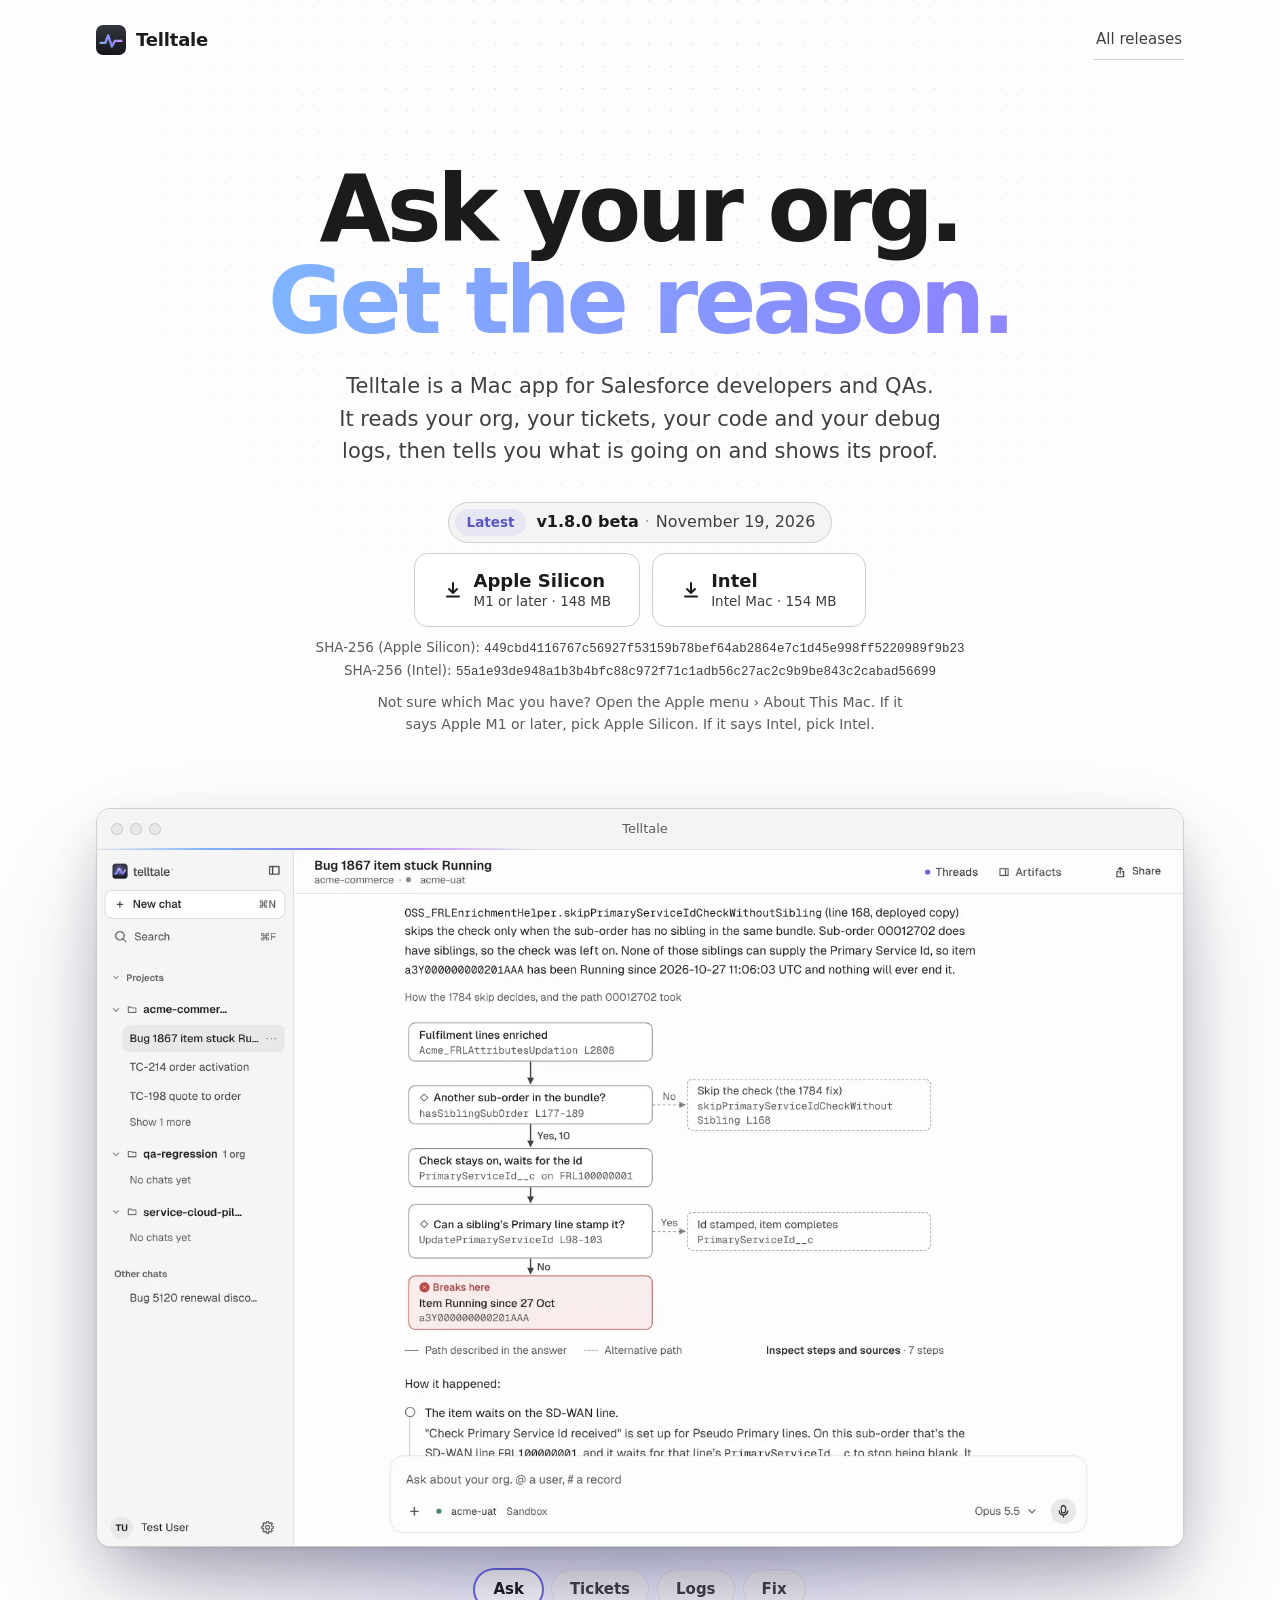
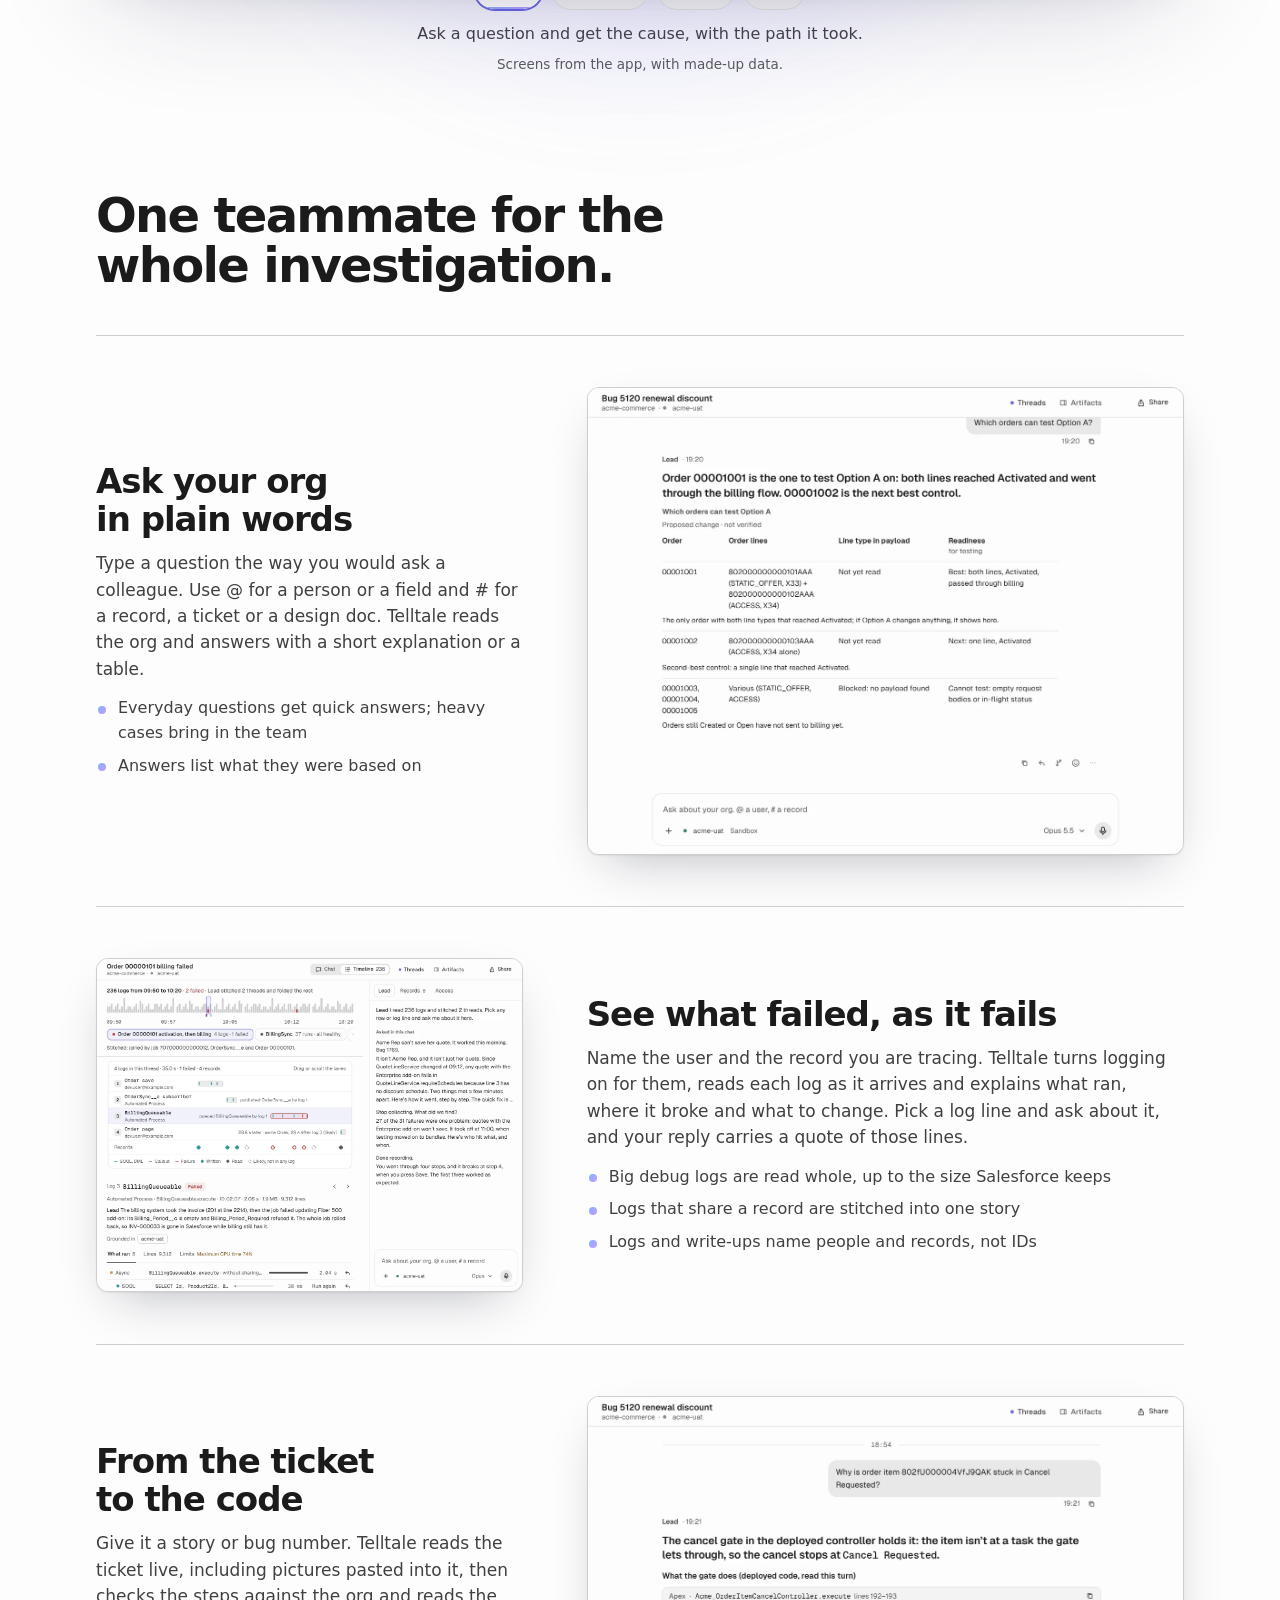
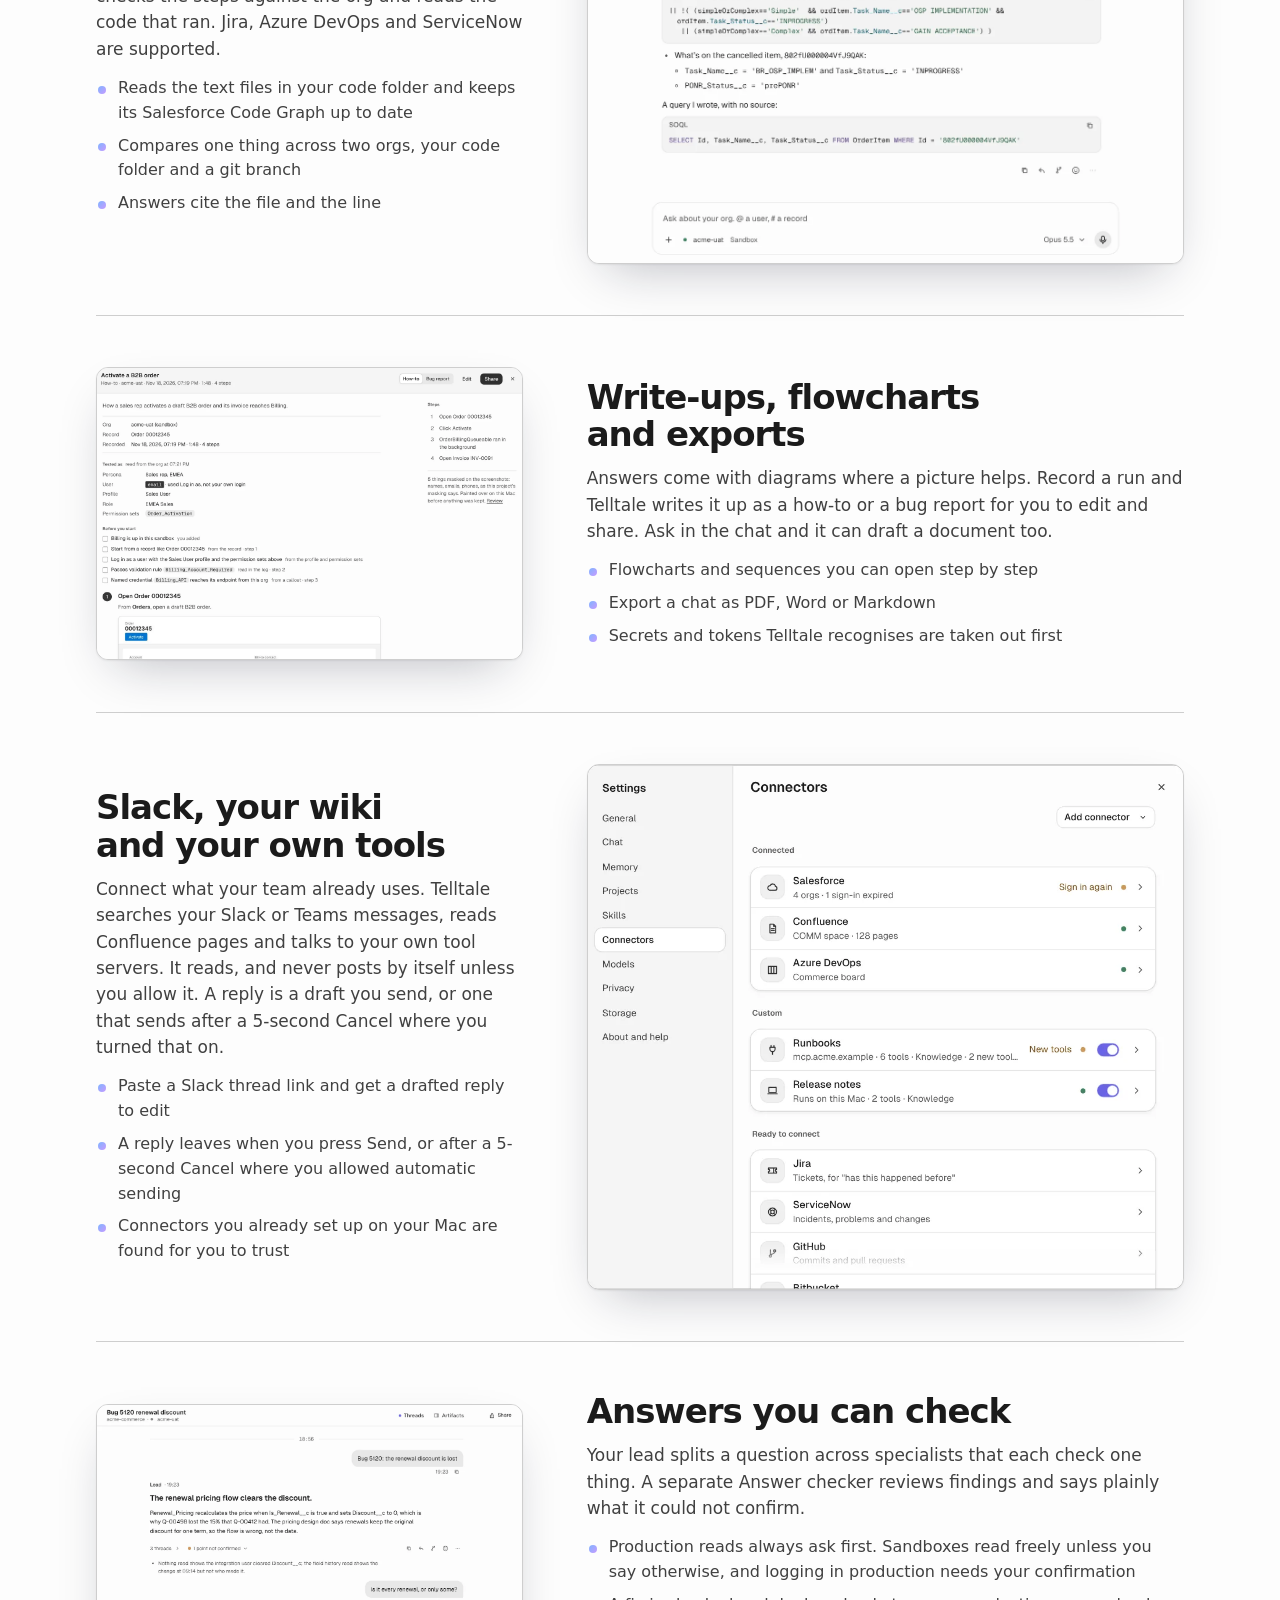
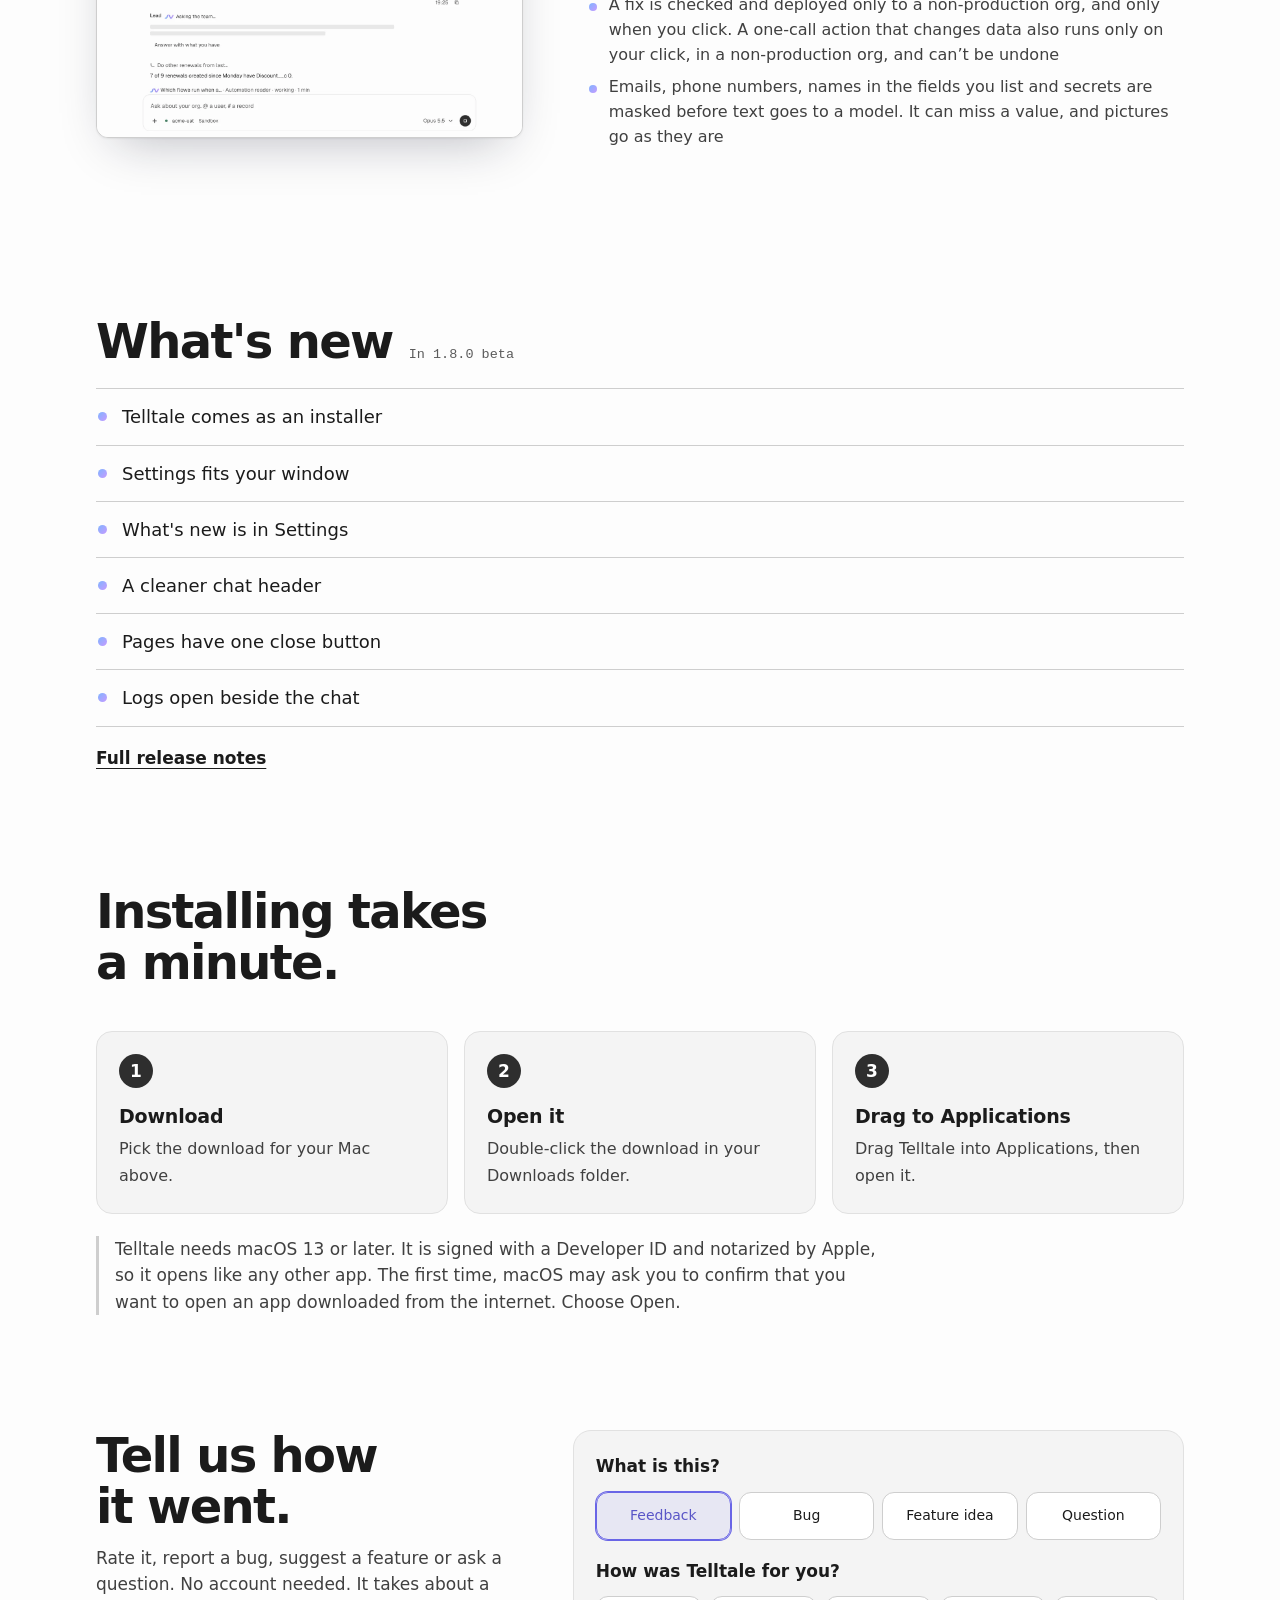
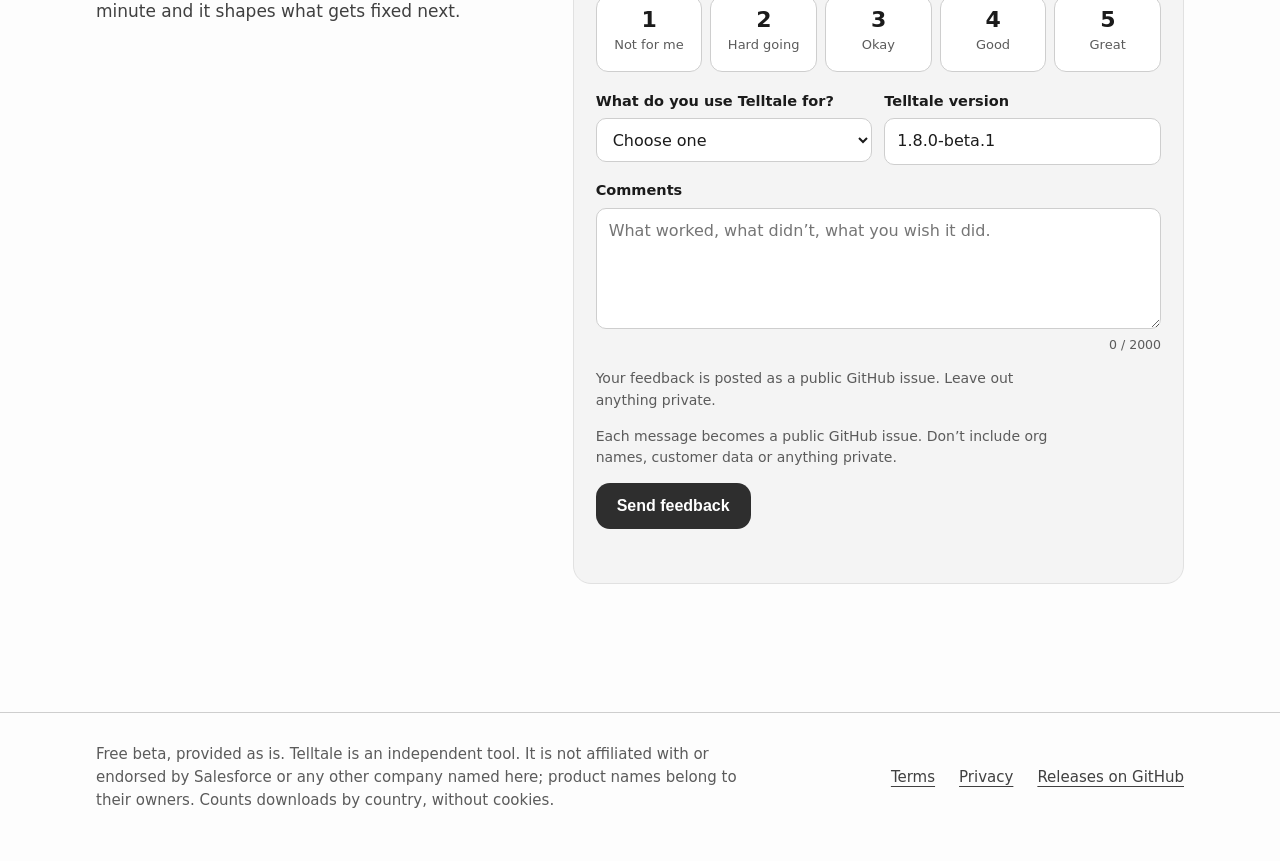
==== docs/index.html @ b75dddf7 "Download page: Terms and Privacy pages, footer line and links, feedback notice, counting line Owner " ====
<!doctype html>
<html lang="en">
<head>
<meta charset="utf-8">
<meta name="viewport" content="width=device-width, initial-scale=1">
<title>Telltale — Ask your org. Get the reason.</title>
<meta name="description" content="Ask your Salesforce org anything. Telltale reads your org, tickets, code and debug logs, and tells you what is going on. Download for Mac.">
<meta name="color-scheme" content="light dark">
<meta property="og:type" content="website">
<meta property="og:title" content="Telltale — Ask your org. Get the reason.">
<meta property="og:description" content="A Mac app for Salesforce developers and QAs. It reads your org, tickets, code and debug logs and tells you what is going on.">
<meta name="twitter:card" content="summary">
<link rel="icon" href="favicon.svg" type="image/svg+xml">
<style>
:root{
  --bg:oklch(0.995 0 60); --bg-subtle:oklch(0.968 0 60); --bg-raised:#fff; --bg-muted:oklch(0.93 0 60);
  --fg:oklch(0.22 0 60); --fg-2:oklch(0.37 0 60); --fg-muted:oklch(0.47 0 60);
  --line:oklch(0.85 0 60); --line-subtle:oklch(0.91 0 60);
  --accent:oklch(0.3 0 60); --on-accent:#fff; --accent-tint:oklch(0.3 0 60 / .07);
  --live:oklch(0.58 0.19 280); --live-text:oklch(0.52 0.17 280); --live-tint:oklch(0.58 0.19 280 / .09);
  --danger-text:oklch(0.5 0.14 24); --danger-tint:oklch(0.62 0.14 24 / .1);
  --ok:oklch(0.46 0.085 158); --ok-tint:oklch(0.58 0.09 158 / .1);
  --code-bg:oklch(0.965 0 60);
  --dot:oklch(0.3 0 60 / .13);
  --trace-a:#7FB4FF; --trace-b:#8A86FF; --trace-c:#C79BFF; --glow:rgba(111,107,255,.28);
  --shadow:0 1px 2px oklch(0.2 0 60 / .08),0 24px 60px -12px oklch(0.2 0.05 280 / .28),0 60px 120px -30px oklch(0.3 0.1 280 / .3);
  --font:-apple-system,BlinkMacSystemFont,system-ui,"Segoe UI",sans-serif;
  --mono:ui-monospace,"SF Mono",Menlo,Consolas,monospace;
  --ease:cubic-bezier(.2,.8,.2,1);
}
@media (prefers-color-scheme:dark){:root{
  --bg:oklch(0.225 0 60); --bg-subtle:oklch(0.205 0 60); --bg-raised:oklch(0.258 0 60); --bg-muted:oklch(0.295 0 60);
  --fg:oklch(0.9 0 75); --fg-2:oklch(0.8 0 75); --fg-muted:oklch(0.72 0 70);
  --line:oklch(0.38 0 60); --line-subtle:oklch(0.31 0 60);
  --accent:oklch(0.9 0 60); --on-accent:oklch(0.18 0 60); --accent-tint:oklch(0.9 0 60 / .1);
  --live:oklch(0.7 0.11 282); --live-text:oklch(0.8 0.08 282); --live-tint:oklch(0.7 0.11 282 / .13);
  --danger-text:oklch(0.8 0.09 24); --danger-tint:oklch(0.65 0.13 24 / .14);
  --ok:oklch(0.8 0.09 158); --ok-tint:oklch(0.7 0.095 158 / .14);
  --code-bg:oklch(0.245 0 60);
  --dot:oklch(0.88 0 60 / .16);
  --glow:rgba(138,134,255,.32);
  --shadow:0 1px 0 oklch(1 0 0 / .06) inset,0 30px 80px -10px rgba(0,0,0,.6),0 0 120px -20px rgba(111,107,255,.35);
}}
*{box-sizing:border-box}
html{-webkit-text-size-adjust:100%;scroll-behavior:smooth}
body{margin:0;background:var(--bg);color:var(--fg);font:400 17px/1.55 var(--font);-webkit-font-smoothing:antialiased;overflow-x:hidden}
a{color:inherit}
:focus-visible{outline:2px solid var(--live-text);outline-offset:3px;border-radius:6px}
.wrap{width:100%;max-width:1120px;margin:0 auto;padding:0 16px}
.skip{position:absolute;left:16px;top:-60px;background:var(--accent);color:var(--on-accent);padding:10px 14px;border-radius:8px;z-index:10}
.skip:focus{top:12px}

/* backdrop: dot grid that fades out, like the app's Signal field */
.backdrop{position:absolute;inset:0 0 auto 0;height:900px;z-index:-1;pointer-events:none;
  background:radial-gradient(circle at 50% 0,var(--dot) 1.2px,transparent 1.6px) 0 0/22px 22px;
  -webkit-mask-image:radial-gradient(ellipse 70% 80% at 50% 25%,#000 20%,transparent 75%);mask-image:radial-gradient(ellipse 70% 80% at 50% 25%,#000 20%,transparent 75%)}
header.top{display:flex;align-items:center;justify-content:space-between;padding:20px 0}
.brand{display:flex;align-items:center;gap:10px;font-weight:650;font-size:18px;letter-spacing:-.01em;text-decoration:none}
.brand svg{width:30px;height:30px;display:block}
.toplink{font-size:15px;color:var(--fg-2);text-decoration:none;padding:8px 2px;border-bottom:1px solid var(--line)}
.toplink:hover{color:var(--fg);border-color:var(--fg)}

.hero{text-align:center;padding:clamp(36px,7vw,84px) 0 0;position:relative}
h1{margin:0 auto;font-size:clamp(40px,8.4vw,92px);line-height:1;letter-spacing:-.045em;font-weight:700;max-width:14ch;text-wrap:balance}
h1 .trace{background:linear-gradient(95deg,var(--trace-a),var(--trace-b) 45%,var(--trace-c));-webkit-background-clip:text;background-clip:text;color:transparent;background-size:200% 100%;animation:sheen 7s ease-in-out infinite alternate}
@keyframes sheen{to{background-position:100% 0}}
.lede{margin:22px auto 0;max-width:34em;font-size:clamp(17px,2.2vw,21px);color:var(--fg-2);text-wrap:balance}
.cta{margin:34px auto 0;display:flex;flex-direction:column;align-items:center;gap:10px}
.btn{display:inline-flex;align-items:center;gap:10px;background:var(--accent);color:var(--on-accent);font-weight:600;font-size:18px;text-decoration:none;padding:16px 28px;border-radius:14px;min-height:52px;box-shadow:0 1px 0 oklch(1 0 0 / .2) inset,0 10px 30px -8px var(--glow);transition:transform .18s var(--ease),box-shadow .18s var(--ease)}
.btn:hover{transform:translateY(-2px);box-shadow:0 1px 0 oklch(1 0 0 / .2) inset,0 16px 40px -8px var(--glow)}
.btn:active{transform:translateY(0)}
.btn svg{width:20px;height:20px;flex:none}
.btn .bt{display:flex;flex-direction:column;align-items:flex-start;line-height:1.2;text-align:left}
.btn .bl{font-size:18px;font-weight:650}
.btn small{font-size:13.5px;font-weight:450;opacity:.85;margin-top:2px}
.btn.sec{background:var(--bg-raised);color:var(--fg);border:1px solid var(--line);box-shadow:none}
.btn.sec:hover{border-color:var(--fg-2);box-shadow:none}
.btn[hidden]{display:none}
.dls{display:flex;flex-wrap:wrap;justify-content:center;gap:12px}
.latest{margin:0;display:inline-flex;align-items:center;gap:10px;flex-wrap:wrap;justify-content:center;font-size:16px;color:var(--fg-2);background:var(--bg-subtle);border:1px solid var(--line);border-radius:99px;padding:6px 16px 6px 6px}
.latest b{color:var(--fg);font-weight:650}
.latest .pill{background:var(--live-tint);color:var(--live-text);font-weight:600;font-size:13.5px;padding:3px 12px;border-radius:99px}
.latest .sep{opacity:.5;margin:0 -4px}
.meta{font-size:14.5px;color:var(--fg-muted);min-height:22px;margin:0}
.alt{font-size:15px;margin:0;color:var(--fg-2)}
.alt a{text-underline-offset:3px}
.alt[hidden]{display:none}
.sums{display:flex;flex-direction:column;gap:2px;align-items:center;max-width:100%;text-align:center}
.sums[hidden]{display:none}
.sums p{margin:0;font-size:13.5px;color:var(--fg-muted);overflow-wrap:anywhere}
.sums code{font:12.5px var(--mono);color:var(--fg-2);overflow-wrap:anywhere}
.hint{font-size:14px;color:var(--fg-muted);margin:2px 0 0;max-width:38em}

/* the window */
.stage{margin:clamp(40px,6vw,72px) auto 0;perspective:1800px;position:relative;max-width:1100px}
.stage::before{content:"";position:absolute;left:6%;right:6%;top:12%;bottom:-8%;background:radial-gradient(closest-side,var(--glow),transparent);filter:blur(34px);z-index:0}
.win{position:relative;z-index:1;margin:0;text-align:left;background:var(--bg-raised);border:1px solid var(--line);border-radius:14px;box-shadow:var(--shadow);transform:rotateX(var(--rx,0deg)) rotateY(var(--ry,0deg));transition:transform .25s var(--ease);will-change:transform;overflow:hidden}
.win-bar{display:flex;align-items:center;gap:8px;padding:10px 14px;background:var(--bg-subtle);border-bottom:1px solid var(--line-subtle);position:relative}
.lights{display:flex;gap:7px;flex:none}
.lights i{width:12px;height:12px;border-radius:50%;display:block;background:var(--bg-muted);box-shadow:inset 0 0 0 1px var(--line)}
.win-title{font-size:13px;color:var(--fg-muted);margin:0 auto;padding-right:48px}
.win-bar .sweep{position:absolute;left:0;right:0;bottom:-1px;height:2px;background:linear-gradient(90deg,transparent,var(--trace-a),var(--trace-b),var(--trace-c),transparent);background-size:40% 100%;background-repeat:no-repeat;animation:sweep 2.6s linear infinite}
@keyframes sweep{from{background-position:-40% 0}to{background-position:140% 0}}
.slides{position:relative;aspect-ratio:1600/1025;background:var(--bg)}
.slide{position:absolute;inset:0;margin:0;opacity:0;visibility:hidden;transform:translateX(18px) scale(.995);transition:opacity .7s var(--ease),transform .7s var(--ease),visibility 0s .7s}
.slide.on{opacity:1;visibility:visible;transform:none;transition:opacity .7s var(--ease),transform .7s var(--ease)}
.slide img,.shot img{display:block;width:100%;height:auto}
.tabs{display:flex;flex-wrap:wrap;justify-content:center;gap:8px;margin:22px 0 0;padding:0;list-style:none}
.tab{font:inherit;font-size:15px;font-weight:550;color:var(--fg-2);background:var(--bg-subtle);border:1px solid var(--line-subtle);border-radius:99px;padding:8px 18px;min-height:40px;cursor:pointer;position:relative;overflow:hidden}
.tab:hover{border-color:var(--line);color:var(--fg)}
.tab[aria-pressed="true"]{background:var(--bg-raised);border-color:var(--live);color:var(--fg);box-shadow:0 0 0 1px var(--live)}
.tab i{position:absolute;left:0;bottom:0;height:2px;width:0;background:linear-gradient(90deg,var(--trace-a),var(--trace-c))}
.tab[aria-pressed="true"] i{animation:fill var(--dur,6.5s) linear forwards}
.paused .tab i{animation-play-state:paused}
@keyframes fill{to{width:100%}}
.caption{margin:12px 0 0;text-align:center;font-size:16px;color:var(--fg-2);min-height:26px}
.fine-print{margin:6px 0 0;text-align:center;font-size:13.5px;color:var(--fg-muted)}
.feat{display:grid;grid-template-columns:minmax(0,5fr) minmax(0,7fr);gap:28px clamp(28px,5vw,64px);align-items:center;padding:clamp(28px,4vw,52px) 0;border-top:1px solid var(--line)}
.feat.flip .copy{order:2}
.feat h3{margin:0 0 12px;font-size:clamp(24px,3.2vw,34px);line-height:1.1;letter-spacing:-.03em;font-weight:680;text-wrap:balance}
.feat p{margin:0 0 12px;color:var(--fg-2)}
.feat ul{margin:14px 0 0;padding:0;list-style:none;display:grid;gap:8px}
.feat li{padding-left:22px;position:relative;font-size:16px;color:var(--fg-2)}
.feat li::before{content:"";position:absolute;left:2px;top:.62em;width:8px;height:8px;border-radius:50%;background:linear-gradient(135deg,var(--trace-a),var(--trace-c))}
.shot{margin:0;border:1px solid var(--line);border-radius:12px;overflow:hidden;background:var(--bg);box-shadow:0 1px 2px oklch(0.2 0 60 / .06),0 20px 50px -20px oklch(0.2 0.05 280 / .3)}
@media (prefers-color-scheme:dark){.shot{box-shadow:0 20px 50px -20px rgba(0,0,0,.7),0 0 60px -30px rgba(111,107,255,.35)}}
@media (max-width:820px){.feat{grid-template-columns:1fr}.feat.flip .copy{order:0}.win-title{display:none}.tab{padding:6px 14px;font-size:14px}}
section{padding:clamp(64px,9vw,120px) 0 0}
h2{margin:0 0 clamp(24px,4vw,44px);font-size:clamp(28px,4.6vw,48px);line-height:1.05;letter-spacing:-.035em;font-weight:700;max-width:18ch;text-wrap:balance}
.rows{border-top:1px solid var(--line)}
.row{display:grid;grid-template-columns:minmax(0,5fr) minmax(0,7fr);gap:8px 40px;padding:26px 0;border-bottom:1px solid var(--line)}
.row h3{margin:0;font-size:clamp(19px,2.4vw,24px);line-height:1.2;letter-spacing:-.02em;font-weight:650}
.row p{margin:0;color:var(--fg-2);max-width:40em}
.new-head{display:flex;flex-wrap:wrap;align-items:baseline;gap:6px 16px;margin-bottom:22px}
.new-head h2{margin:0}
.ver{font:13.5px var(--mono);color:var(--fg-muted)}
.news{list-style:none;margin:0;padding:0;border-top:1px solid var(--line)}
.news li{padding:15px 0 15px 26px;border-bottom:1px solid var(--line);position:relative;font-size:18px;line-height:1.4;font-weight:500}
.news li::before{content:"";position:absolute;left:2px;top:23px;width:9px;height:9px;border-radius:50%;background:linear-gradient(135deg,var(--trace-a),var(--trace-c))}
.news-note{margin:18px 0 0}
.news-note a{font-weight:600;text-underline-offset:4px}
.steps{display:grid;grid-template-columns:repeat(3,1fr);gap:16px;list-style:none;margin:0;padding:0;counter-reset:s}
.steps li{counter-increment:s;background:var(--bg-subtle);border:1px solid var(--line-subtle);border-radius:16px;padding:22px 22px 24px}
.steps li::before{content:counter(s);display:grid;place-items:center;width:34px;height:34px;border-radius:50%;background:var(--accent);color:var(--on-accent);font-weight:650;margin-bottom:14px}
.steps b{display:block;font-size:19px;letter-spacing:-.01em;margin-bottom:4px}
.steps span{color:var(--fg-2);font-size:16px}
.calm{margin:22px 0 0;color:var(--fg-2);max-width:46em;border-left:3px solid var(--line);padding-left:16px}
footer{margin-top:clamp(72px,10vw,130px);border-top:1px solid var(--line);padding:30px 0 48px;font-size:15px;color:var(--fg-muted)}
footer .wrap{display:flex;flex-wrap:wrap;gap:12px 28px;justify-content:space-between;align-items:center}
footer a{color:var(--fg-2);text-underline-offset:4px}
.foot-note{max-width:44em}
.foot-links{display:flex;flex-wrap:wrap;gap:8px 24px}

.fb{display:grid;grid-template-columns:minmax(0,5fr) minmax(0,7fr);gap:24px 40px;align-items:start}
.fb h2{margin-bottom:14px}
.fb .lead{color:var(--fg-2);margin:0;max-width:30em}
.panel{background:var(--bg-subtle);border:1px solid var(--line-subtle);border-radius:18px;padding:22px}
.rate{border:0;margin:0 0 18px;padding:0;min-width:0}
.rate legend{font-weight:600;margin-bottom:12px;padding:0}
.rate-row{display:grid;grid-template-columns:repeat(5,1fr);gap:8px}
.rate-row.k4{grid-template-columns:repeat(4,1fr)}.rate-row.k4 span{min-height:48px;justify-content:center;font-size:14px;color:var(--fg)}
.rate[hidden]{display:none}
.rate label{position:relative;display:block;cursor:pointer}
.rate input{position:absolute;opacity:0;inset:0;margin:0;cursor:pointer}
.rate span{display:flex;flex-direction:column;align-items:center;gap:6px;padding:12px 4px;border:1px solid var(--line);border-radius:12px;background:var(--bg-raised);font-size:13px;color:var(--fg-muted);text-align:center;line-height:1.2;min-height:76px;transition:transform .18s var(--ease),border-color .18s,background .18s}
.rate span b{font-size:22px;line-height:1;color:var(--fg);font-weight:650;letter-spacing:-.02em}
.rate label:hover span{transform:translateY(-2px);border-color:var(--fg-2)}
.rate input:checked+span{border-color:var(--live);background:var(--live-tint);box-shadow:0 0 0 1px var(--live);color:var(--live-text)}
.rate input:checked+span b{color:var(--live-text)}
.rate input:focus-visible+span{outline:2px solid var(--live-text);outline-offset:3px}
.btn.quiet{background:var(--bg-raised);color:var(--fg);border:1px solid var(--line);box-shadow:none;font-size:16px;padding:12px 20px;min-height:46px}
.btn.quiet:hover{border-color:var(--fg-2);box-shadow:none}
.priv{margin:14px 0 0;font-size:14px;color:var(--fg-muted);max-width:34em}
.fine{font-size:13.5px;color:var(--fg-muted);margin:0}
.f2{display:grid;grid-template-columns:1fr 1fr;gap:12px}
.fld{display:flex;flex-direction:column;gap:6px;margin-bottom:14px;position:relative}
.fld label{font-weight:600;font-size:14.5px}
.fld input,.fld select,.fld textarea{font:inherit;font-size:16px;color:var(--fg);background:var(--bg-raised);border:1px solid var(--line);border-radius:10px;padding:10px 12px;min-height:44px;width:100%}
.fld textarea{resize:vertical;min-height:110px}
.fld input:focus-visible,.fld select:focus-visible,.fld textarea:focus-visible{outline:2px solid var(--live-text);outline-offset:1px}
.count{align-self:flex-end;font-size:12.5px;color:var(--fg-muted)}
.hp{position:absolute;left:-9999px;width:1px;height:1px;overflow:hidden}
.status{margin:12px 0 0;font-size:14.5px;min-height:20px;color:var(--fg-2)}
.status.err{color:var(--danger-text)}
.thanks{display:flex;flex-direction:column;gap:6px;padding:18px;border-radius:12px;background:var(--ok-tint);color:var(--ok);animation:rise .5s var(--ease) both}
.thanks b{font-size:20px}.thanks a{color:inherit;font-weight:600}
.thanks[hidden],#fb-fields[hidden],.gh[hidden]{display:none}
#fb-send{background:var(--accent);color:var(--on-accent);border-color:transparent}
#fb-send[disabled]{opacity:.6;cursor:progress}
.gh{margin:14px 0 0}#ts-box{margin:0 0 14px}
.fb-note{margin:0;font-size:14px;color:var(--fg-muted);max-width:34em}
@media (max-width:560px){.f2{grid-template-columns:1fr}.rate-row.k4{grid-template-columns:1fr 1fr}}
@media (max-width:820px){.fb{grid-template-columns:1fr}.rate span{font-size:12px;min-height:70px}.btn.quiet{width:100%;justify-content:center}}
@media (max-width:360px){.rate-row{gap:5px}.rate span{font-size:11px;padding:10px 2px}}
@media (max-width:820px){
  .win-body{grid-template-columns:1fr}
  .log{border-right:0;border-bottom:1px solid var(--line-subtle)}
  .row{grid-template-columns:1fr}
  .steps{grid-template-columns:1fr}
  .win-title{display:none}
  .live{margin-left:auto}
}
@media (max-width:560px){.dls{flex-direction:column;width:100%}.btn{width:100%;justify-content:center;padding:14px 18px}.cta{width:100%}.latest{font-size:15px}}
/* public stats */
.st{display:grid;grid-template-columns:minmax(0,5fr) minmax(0,7fr);gap:24px 40px;align-items:start}
.st h2{margin-bottom:14px}
.st-big{margin:0;font-size:clamp(56px,11vw,104px);line-height:1;letter-spacing:-.05em;font-weight:700;font-variant-numeric:tabular-nums;background:linear-gradient(95deg,var(--trace-a),var(--trace-b) 50%,var(--trace-c));-webkit-background-clip:text;background-clip:text;color:transparent}
.st-sub{margin:10px 0 0;font-size:clamp(17px,2.2vw,21px);color:var(--fg-2)}
.st-ver{margin:18px 0 0;padding:0;list-style:none;display:grid;gap:4px;font-size:14.5px;color:var(--fg-muted)}
.st-ver[hidden]{display:none}
.st-ver b{font:13.5px var(--mono);color:var(--fg-2);font-weight:400;margin-right:8px}
.st-note{margin:16px 0 0;font-size:14px;color:var(--fg-muted);max-width:34em}
.st-list{list-style:none;margin:0;padding:0;display:grid;gap:14px}
.st-row{display:grid;grid-template-columns:minmax(0,1fr) auto;gap:6px 12px;align-items:baseline;font-size:16px}
.st-name{display:flex;gap:10px;align-items:baseline;min-width:0;color:var(--fg)}
.st-name span:first-child{font-size:20px;line-height:1}
.st-name span:last-child{overflow:hidden;text-overflow:ellipsis;white-space:nowrap}
.st-n{font-variant-numeric:tabular-nums;color:var(--fg-2);font-size:15px}
.st-bar{grid-column:1/-1;height:8px;border-radius:99px;background:var(--bg-muted);overflow:hidden}
.st-bar i{display:block;height:100%;min-width:8px;border-radius:99px;background:linear-gradient(90deg,var(--trace-a),var(--trace-c));transform-origin:left;animation:stgrow .9s var(--ease) both}
@keyframes stgrow{from{transform:scaleX(0)}}
.st-cap{margin:0 0 16px;font-weight:600;font-size:14.5px}
@media (max-width:820px){.st{grid-template-columns:1fr}}

@media (prefers-reduced-motion:reduce){
  html{scroll-behavior:auto}
  *,*::before,*::after{animation:none!important;transition:none!important}
  .win{transform:none!important}
}
</style>
</head>
<body>
<a class="skip" href="#download">Skip to download</a>
<div class="backdrop" aria-hidden="true"></div>
<div class="wrap">
  <header class="top">
    <a class="brand" href="#top" aria-label="Telltale, top of page">
      <svg viewBox="0 0 64 64" aria-hidden="true"><defs><linearGradient id="bg1" x1="0" y1="0" x2="1" y2="0"><stop offset="0" stop-color="#7FB4FF"/><stop offset=".5" stop-color="#8A86FF"/><stop offset="1" stop-color="#C79BFF"/></linearGradient><linearGradient id="bg2" x1="0" y1="0" x2="0" y2="1"><stop offset="0" stop-color="#34363F"/><stop offset="1" stop-color="#16171B"/></linearGradient></defs><rect width="64" height="64" rx="15" fill="url(#bg2)"/><path d="M10 38h10l6-16 8 24 6-12h14" fill="none" stroke="url(#bg1)" stroke-width="5" stroke-linecap="round" stroke-linejoin="round"/></svg>
      Telltale
    </a>
    <a class="toplink" href="https://github.com/ryanStark24/telltale-releases/releases">All releases</a>
  </header>

  <main id="top">
    <div class="hero">
      <h1>Ask your org. <span class="trace">Get the reason.</span></h1>
      <p class="lede">Telltale is a Mac app for Salesforce developers and QAs. It reads your org, your tickets, your code and your debug logs, then tells you what is going on and shows its proof.</p>
      <div class="cta" id="download">
        <!--baked:cta-->
        <p class="latest" id="dl-latest"><span class="pill">Latest</span><b>v1.8.0 beta</b><span class="sep">·</span>November 19, 2026</p>
        <div class="dls" id="dls">
          <a class="btn" id="dl-arm" href="https://github.com/ryanStark24/telltale-releases/releases/download/v1.8.0-beta.1/Telltale-1.8.0-beta.1-mac-AppleSilicon-arm64.zip" data-dl="arm64" data-ver="1.8.0-beta"><svg viewBox="0 0 20 20" fill="none" stroke="currentColor" stroke-width="2" stroke-linecap="round" stroke-linejoin="round" aria-hidden="true"><path d="M10 3v10m0 0 4-4m-4 4L6 9M4 16.5h12"/></svg><span class="bt"><span class="bl">Apple Silicon</span><small>M1 or later · 130 MB</small></span></a>
          <a class="btn sec" id="dl-intel" href="https://github.com/ryanStark24/telltale-releases/releases/download/v1.8.0-beta.1/Telltale-1.8.0-beta.1-mac-Intel-x64.zip" data-dl="x64" data-ver="1.8.0-beta"><svg viewBox="0 0 20 20" fill="none" stroke="currentColor" stroke-width="2" stroke-linecap="round" stroke-linejoin="round" aria-hidden="true"><path d="M10 3v10m0 0 4-4m-4 4L6 9M4 16.5h12"/></svg><span class="bt"><span class="bl">Intel</span><small>Intel Mac · 137 MB</small></span></a>
        </div>
        <p class="alt" id="dl-all" hidden><a href="https://github.com/ryanStark24/telltale-releases/releases">All releases on GitHub</a></p>
        <!--/baked:cta-->
        <div class="sums" id="dl-sums" hidden></div>
        <p class="hint" id="dl-hint">Not sure which Mac you have? Open the Apple menu › About This Mac. If it says Apple M1 or later, pick Apple Silicon. If it says Intel, pick Intel.</p>
        <noscript><p class="alt"><a href="https://github.com/ryanStark24/telltale-releases/releases">All releases on GitHub</a></p></noscript>
      </div>

      <div class="stage" id="stage">
        <figure class="win" id="win" aria-label="Screens from Telltale">
          <div class="win-bar" aria-hidden="true"><span class="lights"><i></i><i></i><i></i></span><span class="win-title">Telltale</span><span class="sweep"></span></div>
          <div class="slides" id="slides">
            <figure class="slide on" id="slide-0" data-cap="Ask a question and get the cause, with the path it took."><picture><source media="(prefers-color-scheme: dark)" srcset="img/h1-dark.webp"><img src="img/h1-light.webp" width="1600" height="1025" alt="Ask a question and get the cause, with the path it took drawn out as a flowchart."></picture></figure>
            <figure class="slide" id="slide-1" data-cap="A ticket checked against what the org actually ran." aria-hidden="true"><picture><source media="(prefers-color-scheme: dark)" srcset="img/h2-dark.webp"><img src="img/h2-light.webp" width="1600" height="1025" alt="A test case checked against what the org actually ran, step by step." loading="lazy" decoding="async"></picture></figure>
            <figure class="slide" id="slide-2" data-cap="Debug logs read in full and stitched together." aria-hidden="true"><picture><source media="(prefers-color-scheme: dark)" srcset="img/h3-dark.webp"><img src="img/h3-light.webp" width="1600" height="1025" alt="The Timeline of 236 debug logs: the ones that touched one record stitched together, the rest folded away, and the failing log opened." loading="lazy" decoding="async"></picture></figure>
            <figure class="slide" id="slide-3" data-cap="A fix on its own branch, with every changed file and line to review." aria-hidden="true"><picture><source media="(prefers-color-scheme: dark)" srcset="img/h4-dark.webp"><img src="img/h4-light.webp" width="1600" height="1025" alt="A suggested fix on its own branch: four changed files in a list, the lines it adds and removes, and the next step, testing it in the org the bug came from." loading="lazy" decoding="async"></picture></figure>
            </div>
        </figure>
        <ul class="tabs" id="tabs" role="group" aria-label="Choose a screen"><li><button class="tab" type="button" aria-pressed="true" aria-controls="slide-0" data-i="0">Ask<i></i></button></li><li><button class="tab" type="button" aria-pressed="false" aria-controls="slide-1" data-i="1">Tickets<i></i></button></li><li><button class="tab" type="button" aria-pressed="false" aria-controls="slide-2" data-i="2">Logs<i></i></button></li><li><button class="tab" type="button" aria-pressed="false" aria-controls="slide-3" data-i="3">Fix<i></i></button></li></ul>
        <p class="caption" id="cap" aria-live="polite">Ask a question and get the cause, with the path it took.</p>
        <p class="fine-print">Screens from the app, with made-up data.</p>
      </div>
    </div>

    <section aria-labelledby="what">
      <h2 id="what">One teammate for the whole investigation.</h2>
      <div class="feat">
        <div class="copy"><h3>Ask your org in plain words</h3><p>Type a question the way you would ask a colleague. Use @ for a person or a field and # for a record, a ticket or a design doc. Telltale reads the org and answers with a short explanation or a table.</p><ul><li>Everyday questions get quick answers; heavy cases bring in the team</li><li>Answers list what they were based on</li></ul></div>
        <figure class="shot"><picture><source media="(prefers-color-scheme: dark)" srcset="img/f1-dark.webp"><img src="img/f1-light.webp" width="1310" height="1025" alt="An answer as a table, showing which orders are ready to test." loading="lazy" decoding="async"></picture></figure>
      </div>
      <div class="feat flip">
        <div class="copy"><h3>See what failed, as it fails</h3><p>Name the user and the record you are tracing. Telltale turns logging on for them, reads each log as it arrives and explains what ran, where it broke and what to change. Pick a log line and ask about it, and your reply carries a quote of those lines.</p><ul><li>Big debug logs are read whole, up to the size Salesforce keeps</li><li>Logs that share a record are stitched into one story</li><li>Logs and write-ups name people and records, not IDs</li></ul></div>
        <figure class="shot"><picture><source media="(prefers-color-scheme: dark)" srcset="img/f2-dark.webp"><img src="img/f2-light.webp" width="1310" height="1025" alt="The Timeline: one failing order, its logs stitched together, the line that broke, and your lead's reading of it." loading="lazy" decoding="async"></picture></figure>
      </div>
      <div class="feat">
        <div class="copy"><h3>From the ticket to the code</h3><p>Give it a story or bug number. Telltale reads the ticket live, including pictures pasted into it, then checks the steps against the org and reads the code that ran. Jira, Azure DevOps and ServiceNow are supported.</p><ul><li>Reads the text files in your code folder and keeps its Salesforce Code Graph up to date</li><li>Compares one thing across two orgs, your code folder and a git branch</li><li>Answers cite the file and the line</li></ul></div>
        <figure class="shot"><picture><source media="(prefers-color-scheme: dark)" srcset="img/f3-dark.webp"><img src="img/f3-light.webp" width="1310" height="1025" alt="An answer quoting the deployed code, with its lines." loading="lazy" decoding="async"></picture></figure>
      </div>
      <div class="feat flip">
        <div class="copy"><h3>Write-ups, flowcharts and exports</h3><p>Answers come with diagrams where a picture helps. Record a run and Telltale writes it up as a how-to or a bug report for you to edit and share. Ask in the chat and it can draft a document too.</p><ul><li>Flowcharts and sequences you can open step by step</li><li>Export a chat as PDF, Word or Markdown</li><li>Secrets and tokens Telltale recognises are taken out first</li></ul></div>
        <figure class="shot"><picture><source media="(prefers-color-scheme: dark)" srcset="img/f4-dark.webp"><img src="img/f4-light.webp" width="1376" height="944" alt="A how-to document written from a recorded run." loading="lazy" decoding="async"></picture></figure>
      </div>
      <div class="feat">
        <div class="copy"><h3>Slack, your wiki and your own tools</h3><p>Connect what your team already uses. Telltale searches your Slack or Teams messages, reads Confluence pages and talks to your own tool servers. It reads, and never posts by itself unless you allow it. A reply is a draft you send, or one that sends after a 5-second Cancel where you turned that on.</p><ul><li>Paste a Slack thread link and get a drafted reply to edit</li><li>A reply leaves when you press Send, or after a 5-second Cancel where you allowed automatic sending</li><li>Connectors you already set up on your Mac are found for you to trust</li></ul></div>
        <figure class="shot"><picture><source media="(prefers-color-scheme: dark)" srcset="img/f5-dark.webp"><img src="img/f5-light.webp" width="1024" height="901" alt="Settings, Connectors: what is connected, your own tool servers, and what is ready to connect." loading="lazy" decoding="async"></picture></figure>
      </div>
      <div class="feat flip">
        <div class="copy"><h3>Answers you can check</h3><p>Your lead splits a question across specialists that each check one thing. A separate Answer checker reviews findings and says plainly what it could not confirm.</p><ul><li>Production reads always ask first. Sandboxes read freely unless you say otherwise, and logging in production needs your confirmation</li><li>A fix is checked and deployed only to a non-production org, and only when you click. A one-call action that changes data also runs only on your click, in a non-production org, and can’t be undone</li><li>Emails, phone numbers, names in the fields you list and secrets are masked before text goes to a model. It can miss a value, and pictures go as they are</li></ul></div>
        <figure class="shot"><picture><source media="(prefers-color-scheme: dark)" srcset="img/f6-dark.webp"><img src="img/f6-light.webp" width="1310" height="1025" alt="An answer with the checker's note on the one point it could not confirm." loading="lazy" decoding="async"></picture></figure>
      </div>
    </section>

    <section aria-labelledby="new" id="whatsnew">
      <div class="new-head"><h2 id="new">What's new</h2><span class="ver" id="new-ver" hidden></span></div>
      <ul class="news" id="news" hidden></ul>
      <p class="news-note"><a id="notes-link" href="https://github.com/ryanStark24/telltale-releases/releases">See what’s new on GitHub</a></p>
    </section>

    <section aria-labelledby="install">
      <h2 id="install" >Installing takes a minute.</h2>
      <ol class="steps">
        <li><b>Download</b><span>Pick the download for your Mac above.</span></li>
        <li><b>Open it</b><span>Double-click the download in your Downloads folder.</span></li>
        <li><b>Drag to Applications</b><span>Drag Telltale into Applications, then open it.</span></li>
      </ol>
      <p class="calm">Telltale needs macOS 13 or later. It is signed with a Developer ID and notarized by Apple, so it opens like any other app. The first time, macOS may ask you to confirm that you want to open an app downloaded from the internet. Choose Open.</p>
    </section>

    <section aria-labelledby="fb" id="feedback">
      <div class="fb">
        <div><h2 id="fb">Tell us how it went.</h2><p class="lead">Rate it, report a bug, suggest a feature or ask a question. No account needed. It takes about a minute and it shapes what gets fixed next.</p></div>
        <div class="panel">
          <form id="fb-form" novalidate>
            <fieldset class="rate"><legend>What is this?</legend>
              <div class="rate-row k4" id="kind-row"></div>
            </fieldset>
            <fieldset class="rate" id="rate-fs"><legend>How was Telltale for you?</legend>
              <div class="rate-row" id="rate-row"></div>
            </fieldset>
            <div id="fb-fields" hidden>
              <div class="f2">
                <div class="fld"><label for="fb-use" id="fb-use-l">What do you use Telltale for?</label>
                  <select id="fb-use" name="use" required><option value="">Choose one</option><option>Debugging failures</option><option>QA testing</option><option>Reviewing logs</option><option>Other</option></select></div>
                <div class="fld"><label for="fb-ver">Telltale version</label><input id="fb-ver" name="version" type="text" inputmode="text" autocomplete="off" placeholder="Shown in Settings › About" maxlength="20"></div>
              </div>
              <div class="fld"><label for="fb-msg" id="fb-msg-l">Comments</label>
                <textarea id="fb-msg" name="comments" rows="4" maxlength="2000" required placeholder="What worked, what didn’t, what you wish it did."></textarea>
                <span class="count" id="fb-count" aria-hidden="true">0 / 2000</span></div>
              <p class="fb-note">Your feedback is posted as a public GitHub issue. Leave out anything private.</p>
              <div class="hp" aria-hidden="true"><label>Leave this empty<input type="text" name="website" id="fb-hp" tabindex="-1" autocomplete="off"></label></div>
              <p class="priv">Each message becomes a public GitHub issue. Don’t include org names, customer data or anything private.</p>
              <div id="ts-box"></div>
              <button class="btn quiet" id="fb-send" type="submit">Send feedback</button>
            </div>
            <p class="status" id="fb-status" role="status" aria-live="polite"></p>
          </form>
          <div id="fb-thanks" class="thanks" hidden tabindex="-1"><b>Thank you.</b><span id="fb-thanks-text">Your feedback was sent.</span> <a id="fb-issue" href="#" hidden>See it on GitHub</a></div>
          <p class="gh" id="fb-gh"><a class="btn quiet" id="fb-link" href="https://github.com/ryanStark24/telltale-releases/issues/new?template=feedback.yml">Open an issue on GitHub</a></p>
        </div>
      </div>
    </section>

    <section aria-labelledby="st" id="stats" hidden>
      <div class="st">
        <div>
          <h2 id="st">Where it’s been downloaded.</h2>
          <p class="st-big" id="st-big" aria-hidden="true">0</p>
          <p class="st-sub" id="st-sub"></p>
          <ul class="st-ver" id="st-ver" hidden></ul>
          <p class="st-note">Downloads counted by GitHub (zip files, updates included). Countries show downloads started from this page in the last 90 days. Only the country is kept, never anything about who downloaded.</p>
        </div>
        <div class="panel" id="st-panel" hidden>
          <p class="st-cap">Where the downloads came from</p>
          <ul class="st-list" id="st-list"></ul>
        </div>
      </div>
    </section>
  </main>
</div>
<footer>
  <div class="wrap">
    <span class="foot-note">Free beta, provided as is. Telltale is an independent tool. It is not affiliated with or endorsed by Salesforce or any other company named here; product names belong to their owners. Counts downloads by country, without cookies.</span>
    <nav class="foot-links" aria-label="Footer">
      <a href="/terms">Terms</a>
      <a href="/privacy">Privacy</a>
      <a href="https://github.com/ryanStark24/telltale-releases/releases">Releases on GitHub</a>
    </nav>
  </div>
</footer>

<script type="application/json" id="baked-release">{"tag_name":"v1.8.0-beta.1","published_at":"2026-11-19T02:50:50Z","html_url":"https://github.com/ryanStark24/telltale-releases/releases/tag/v1.8.0-beta.1","prerelease":false,"assets":[{"name":"Telltale-1.8.0-beta.1-mac-AppleSilicon-arm64.zip","size":136720098,"browser_download_url":"https://github.com/ryanStark24/telltale-releases/releases/download/v1.8.0-beta.1/Telltale-1.8.0-beta.1-mac-AppleSilicon-arm64.zip","digest":"sha256:0c7f0fed68128ee60beeaa49ba4273bc02fbf5e78c7867da9a3eb98ee5455f37"},{"name":"Telltale-1.8.0-beta.1-mac-Intel-x64.zip","size":143697189,"browser_download_url":"https://github.com/ryanStark24/telltale-releases/releases/download/v1.8.0-beta.1/Telltale-1.8.0-beta.1-mac-Intel-x64.zip","digest":"sha256:89cc9284ebc8dd60bca2b3cd86b589c05141f3ee04fc15596cf617950efe8954"}]}</script>
<script src="page.js" defer></script>
</body>
</html>
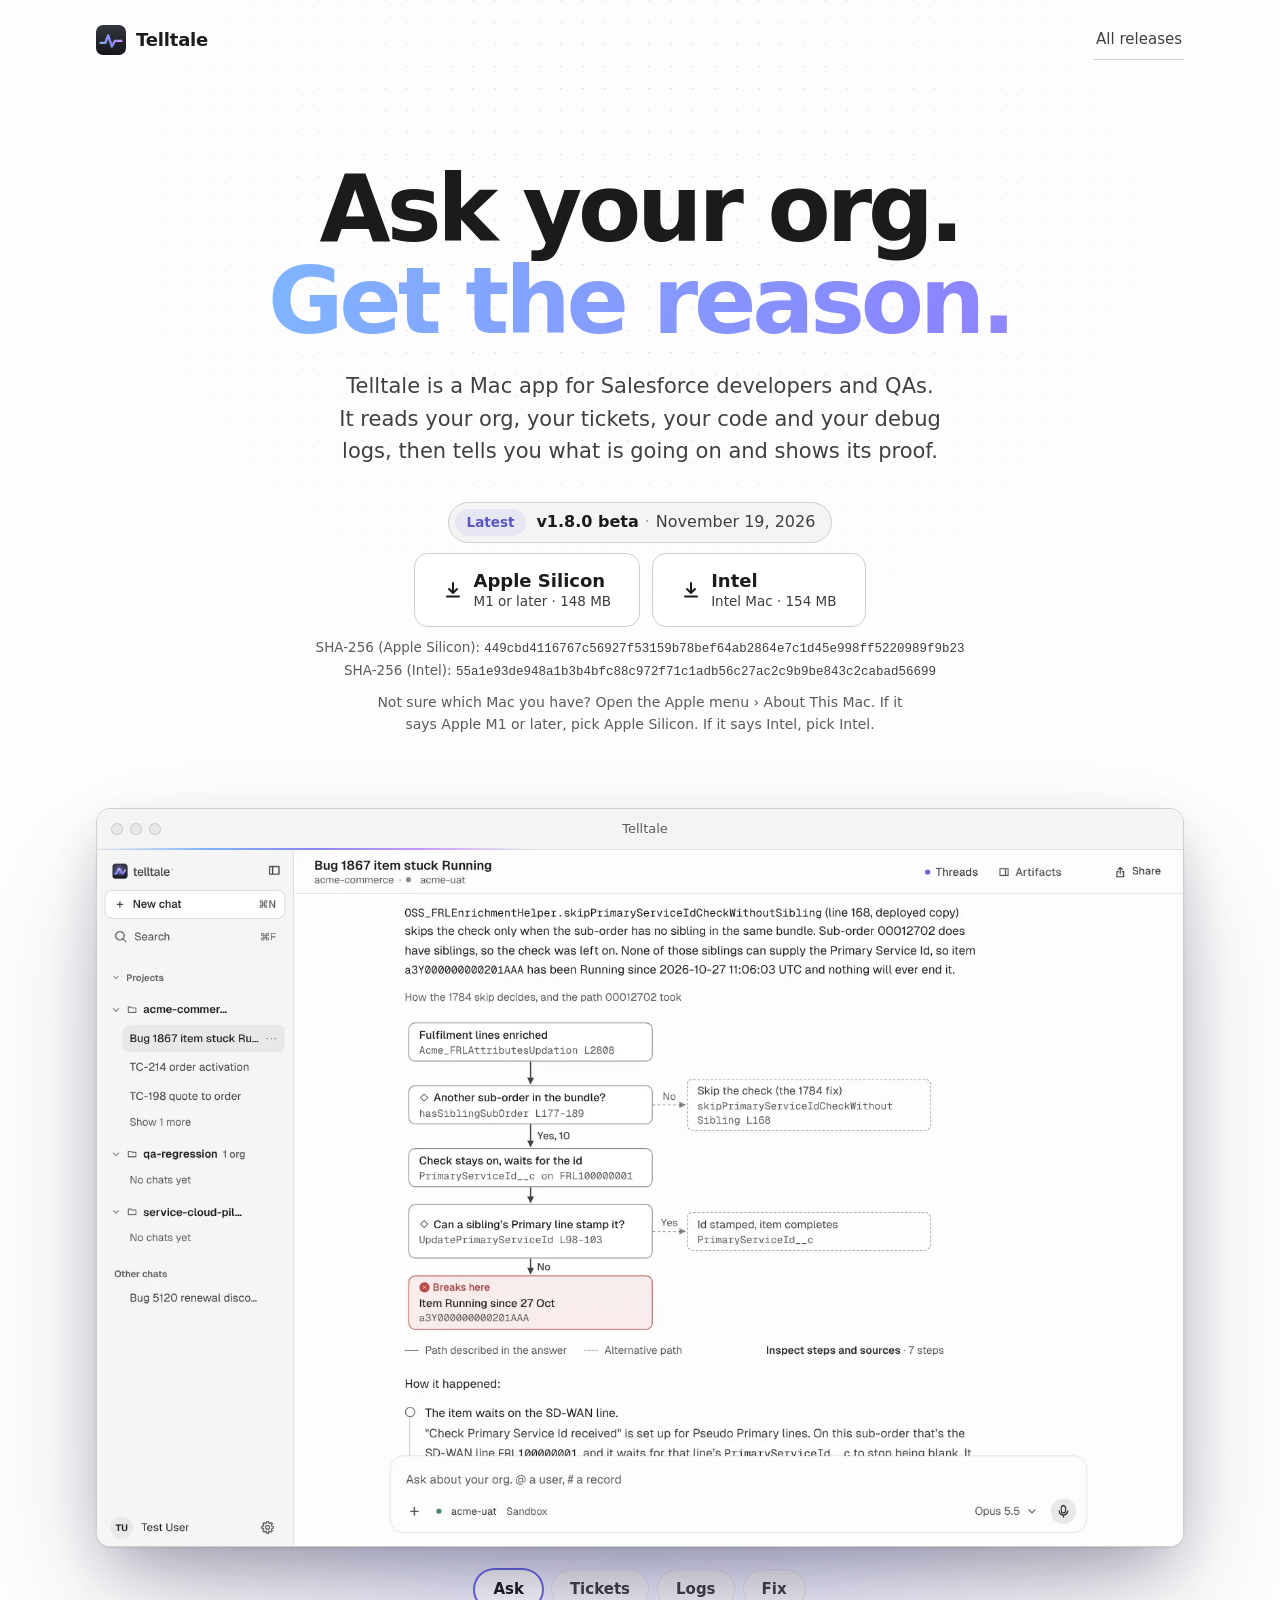
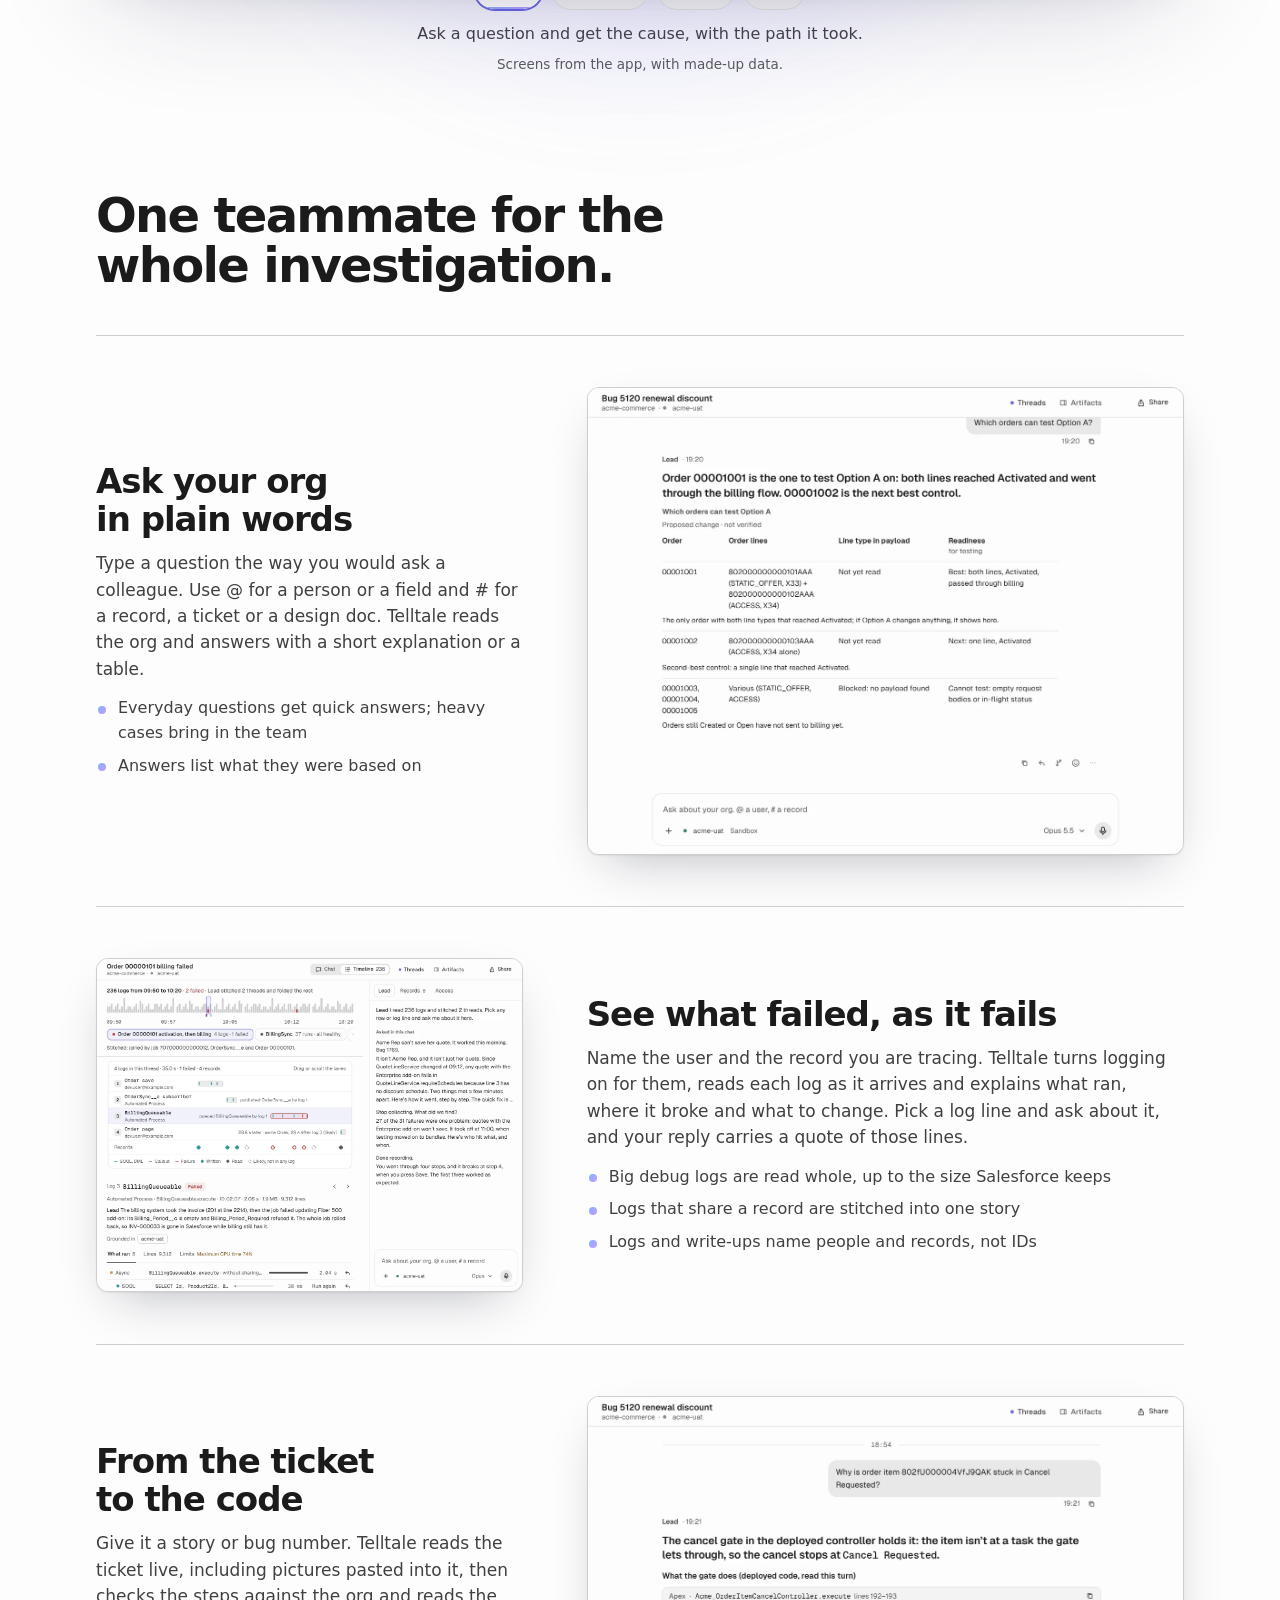
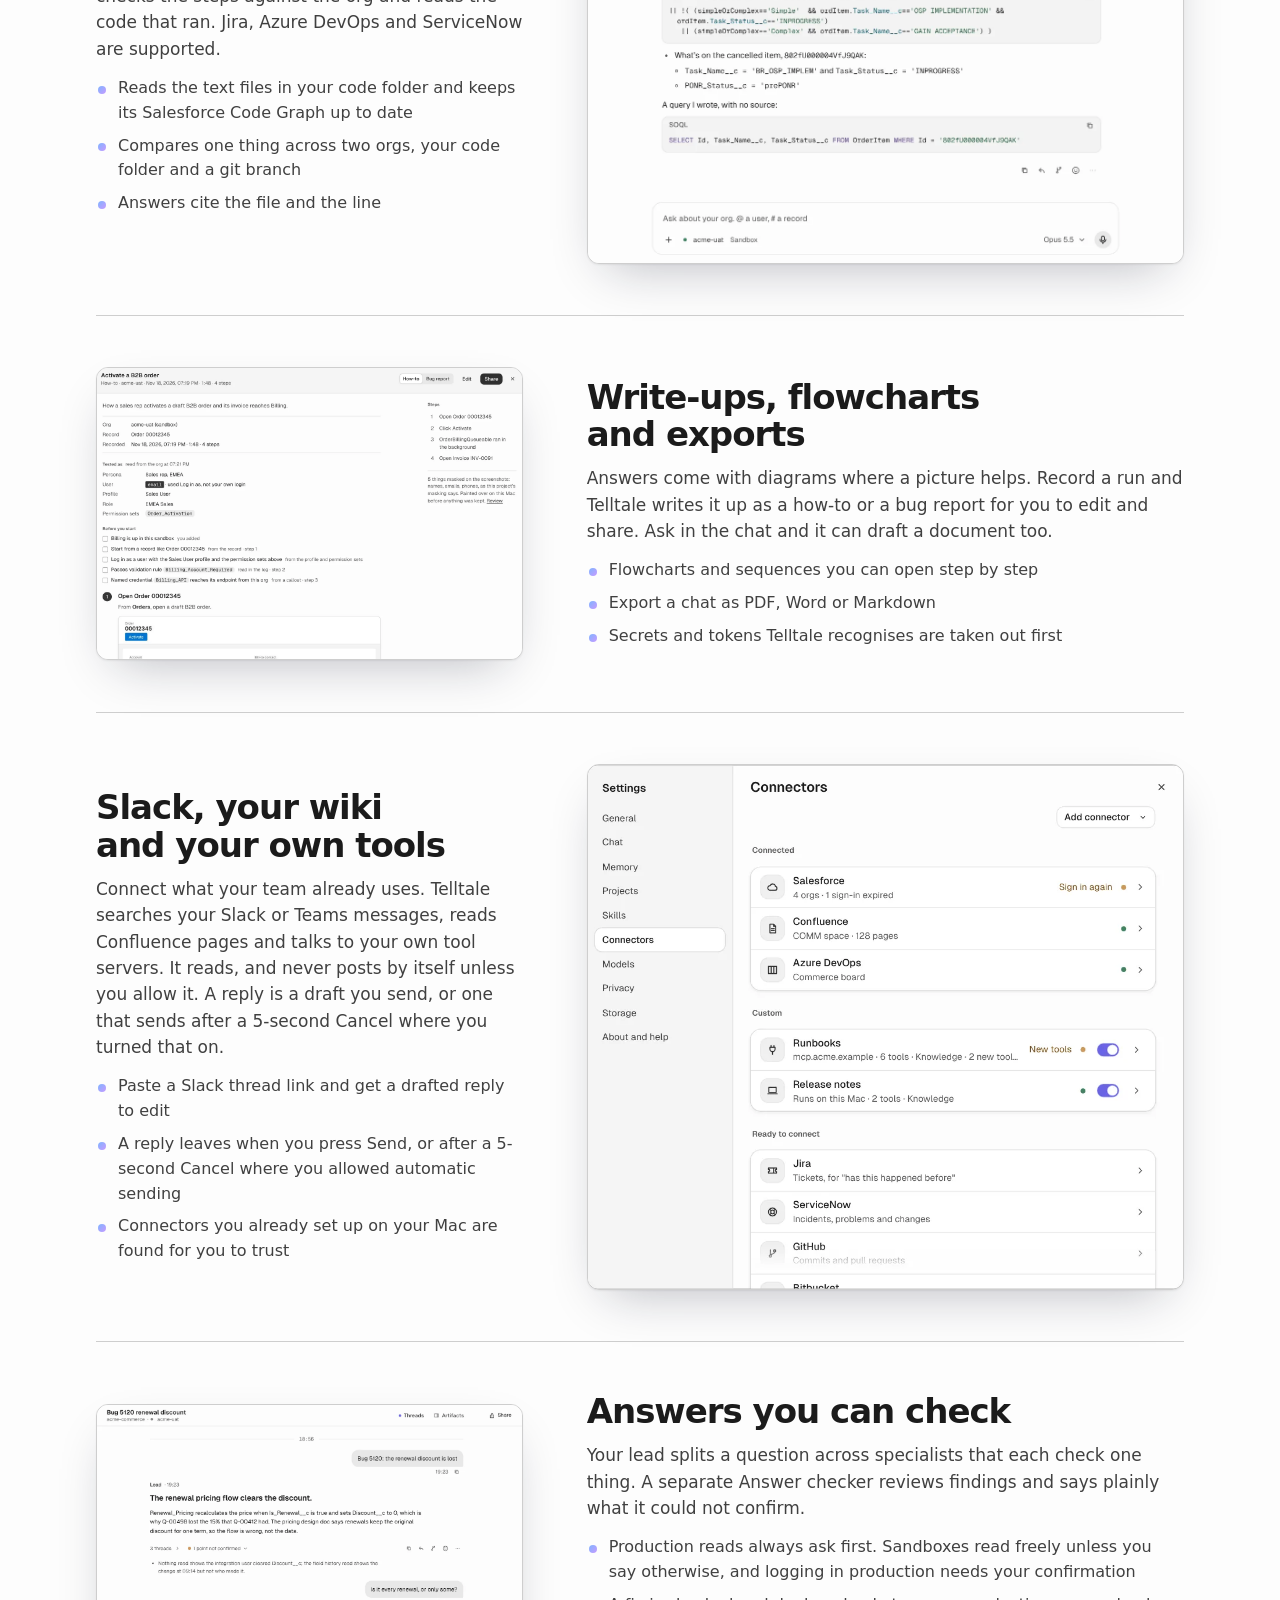
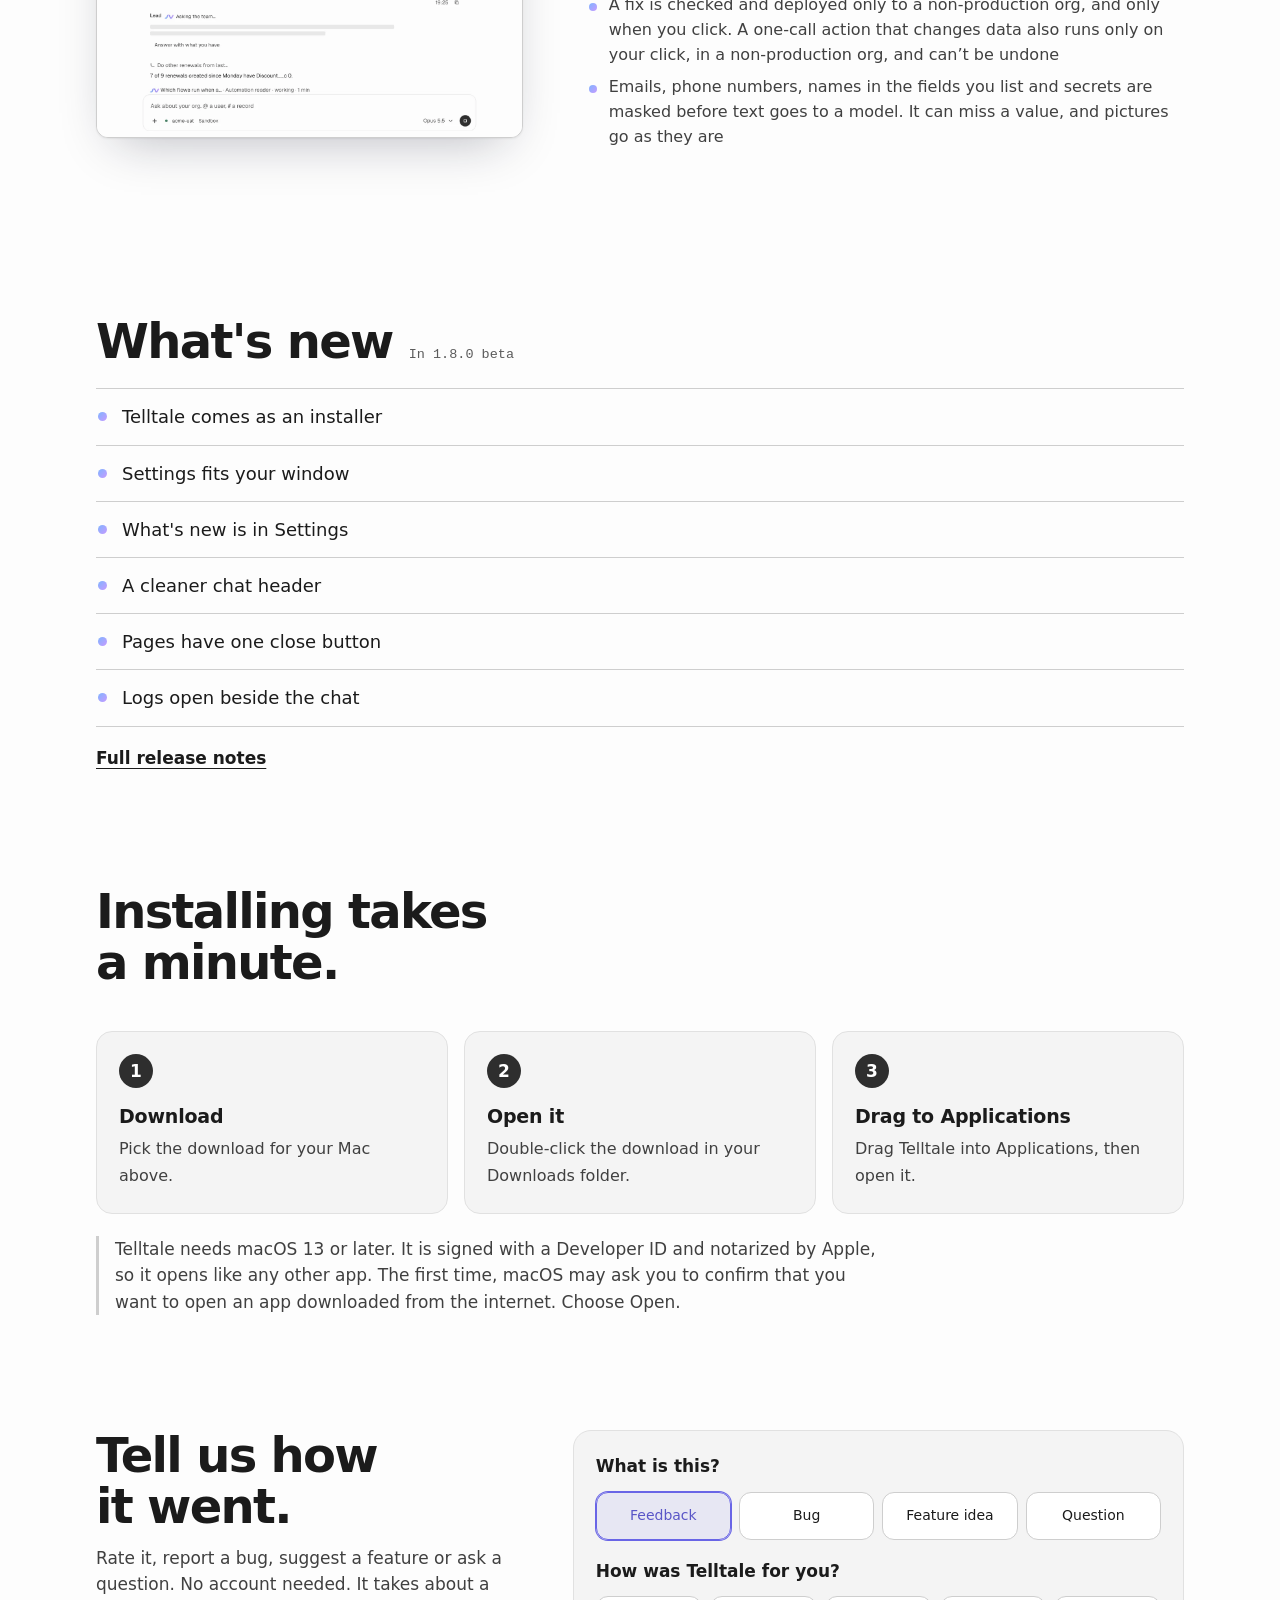
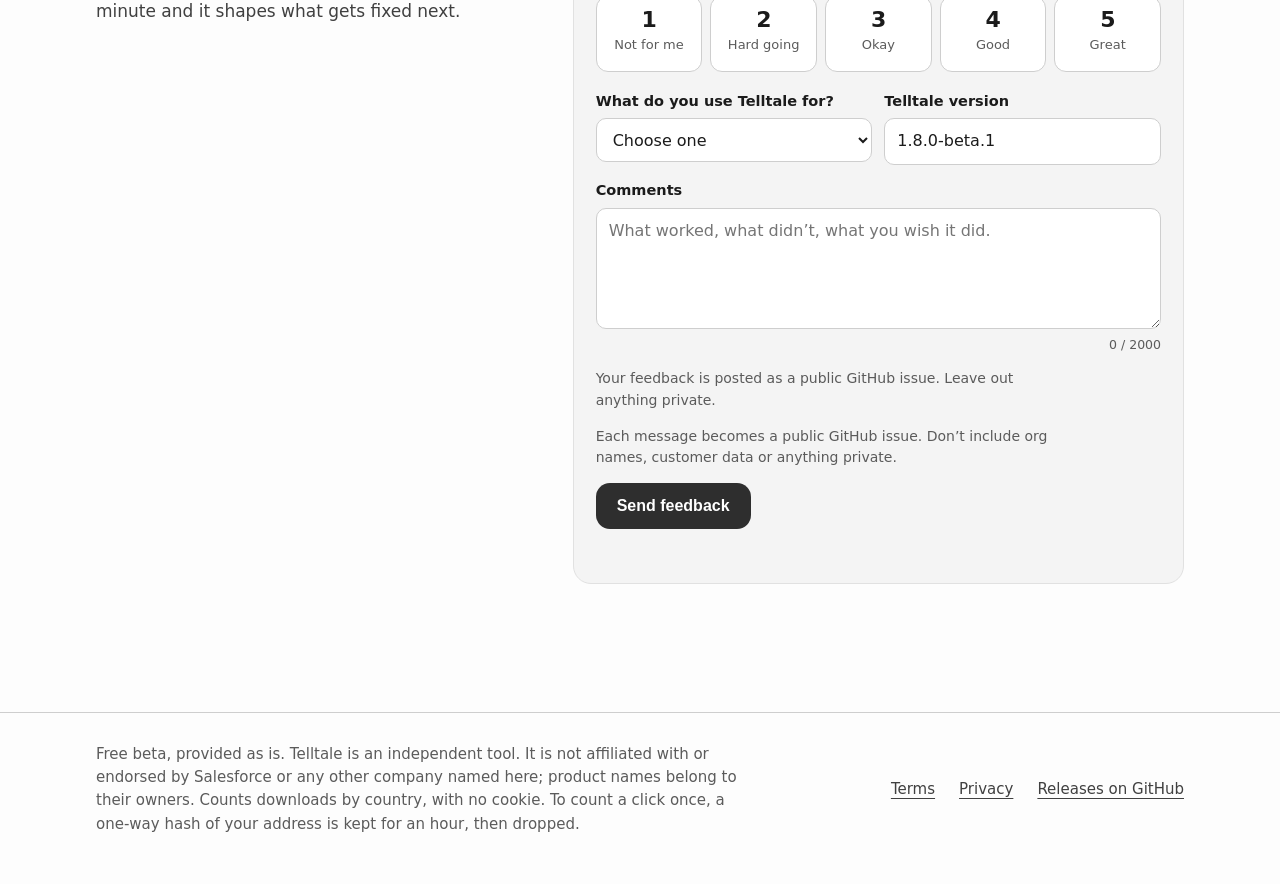
==== commit bc22b6af: "Download page: counting line names the one-hour hashed-address check Co-Authored-By: Claude Opus 5.5" ====
--- a/docs/index.html
+++ b/docs/index.html
@@ -372,7 +372,7 @@
 </div>
 <footer>
   <div class="wrap">
-    <span class="foot-note">Free beta, provided as is. Telltale is an independent tool. It is not affiliated with or endorsed by Salesforce or any other company named here; product names belong to their owners. Counts downloads by country, without cookies.</span>
+    <span class="foot-note">Free beta, provided as is. Telltale is an independent tool. It is not affiliated with or endorsed by Salesforce or any other company named here; product names belong to their owners. Counts downloads by country, with no cookie. To count a click once, a one-way hash of your address is kept for an hour, then dropped.</span>
     <nav class="foot-links" aria-label="Footer">
       <a href="/terms">Terms</a>
       <a href="/privacy">Privacy</a>
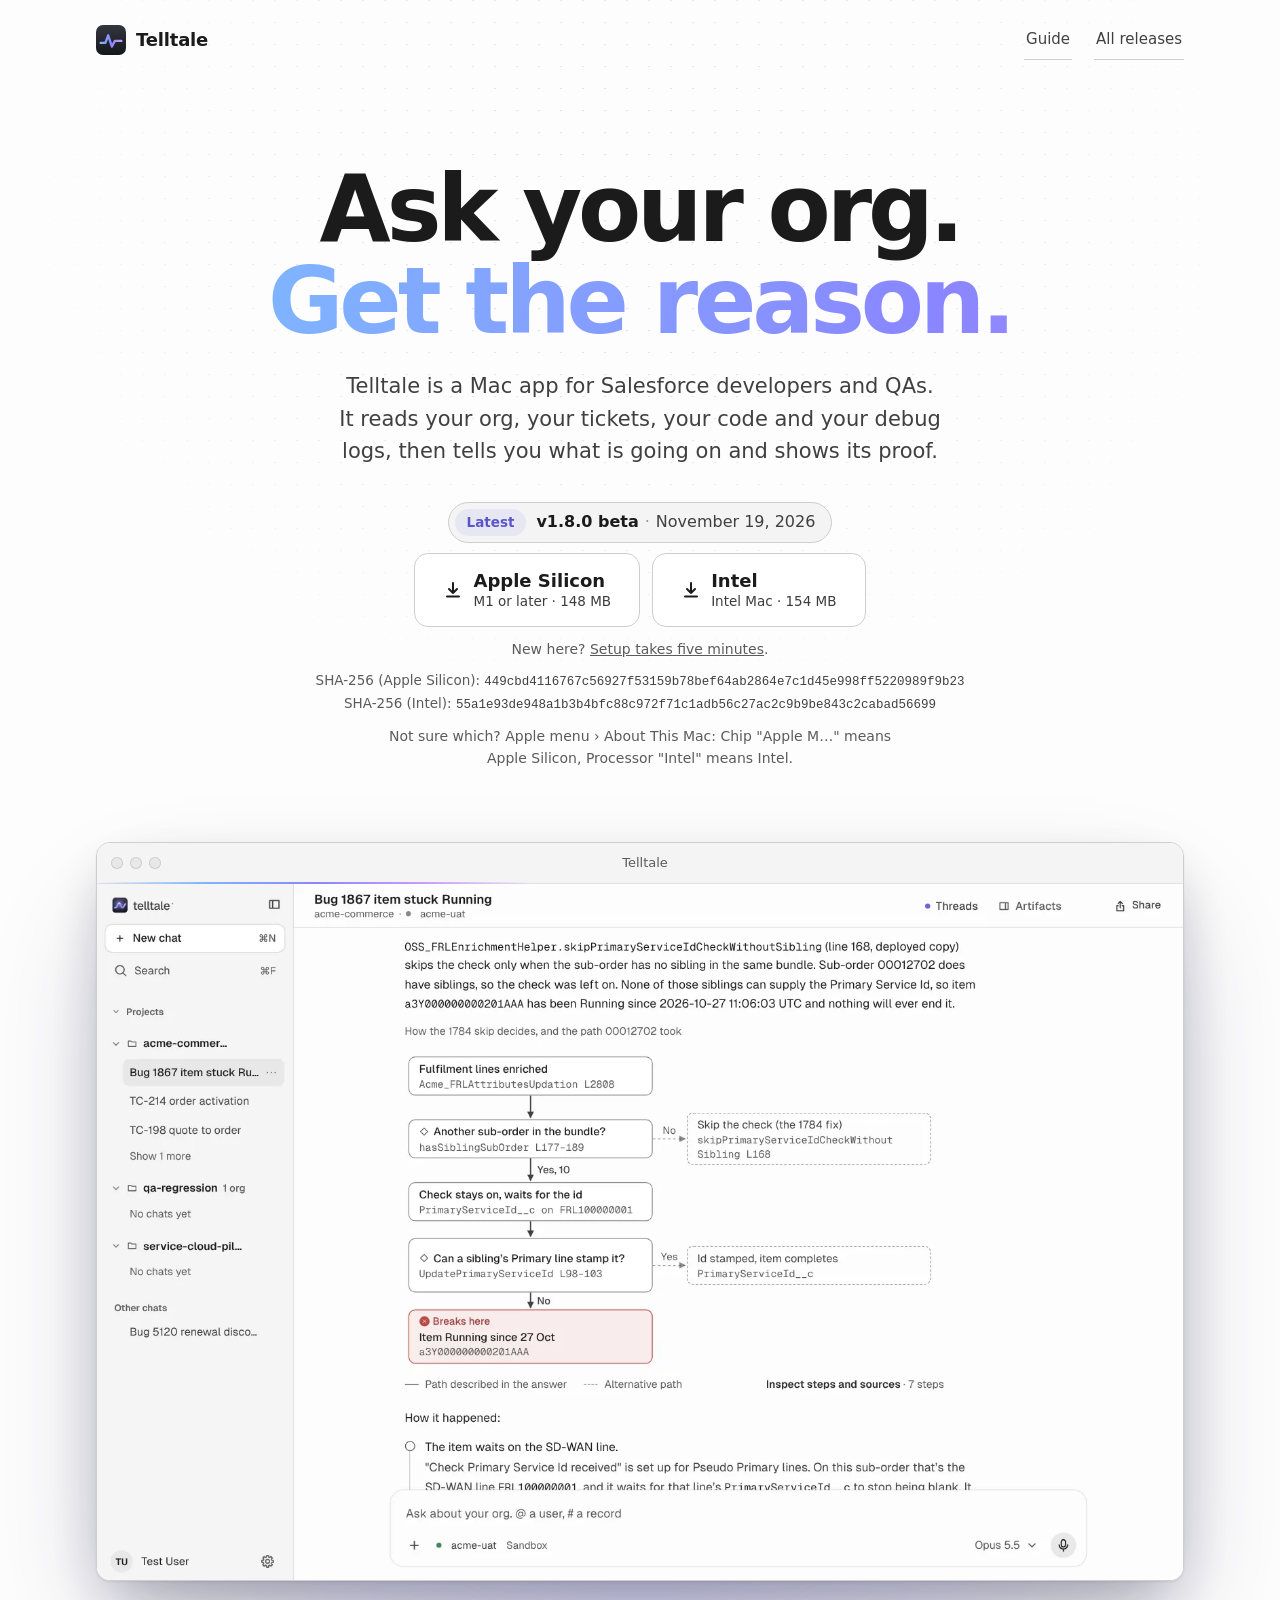
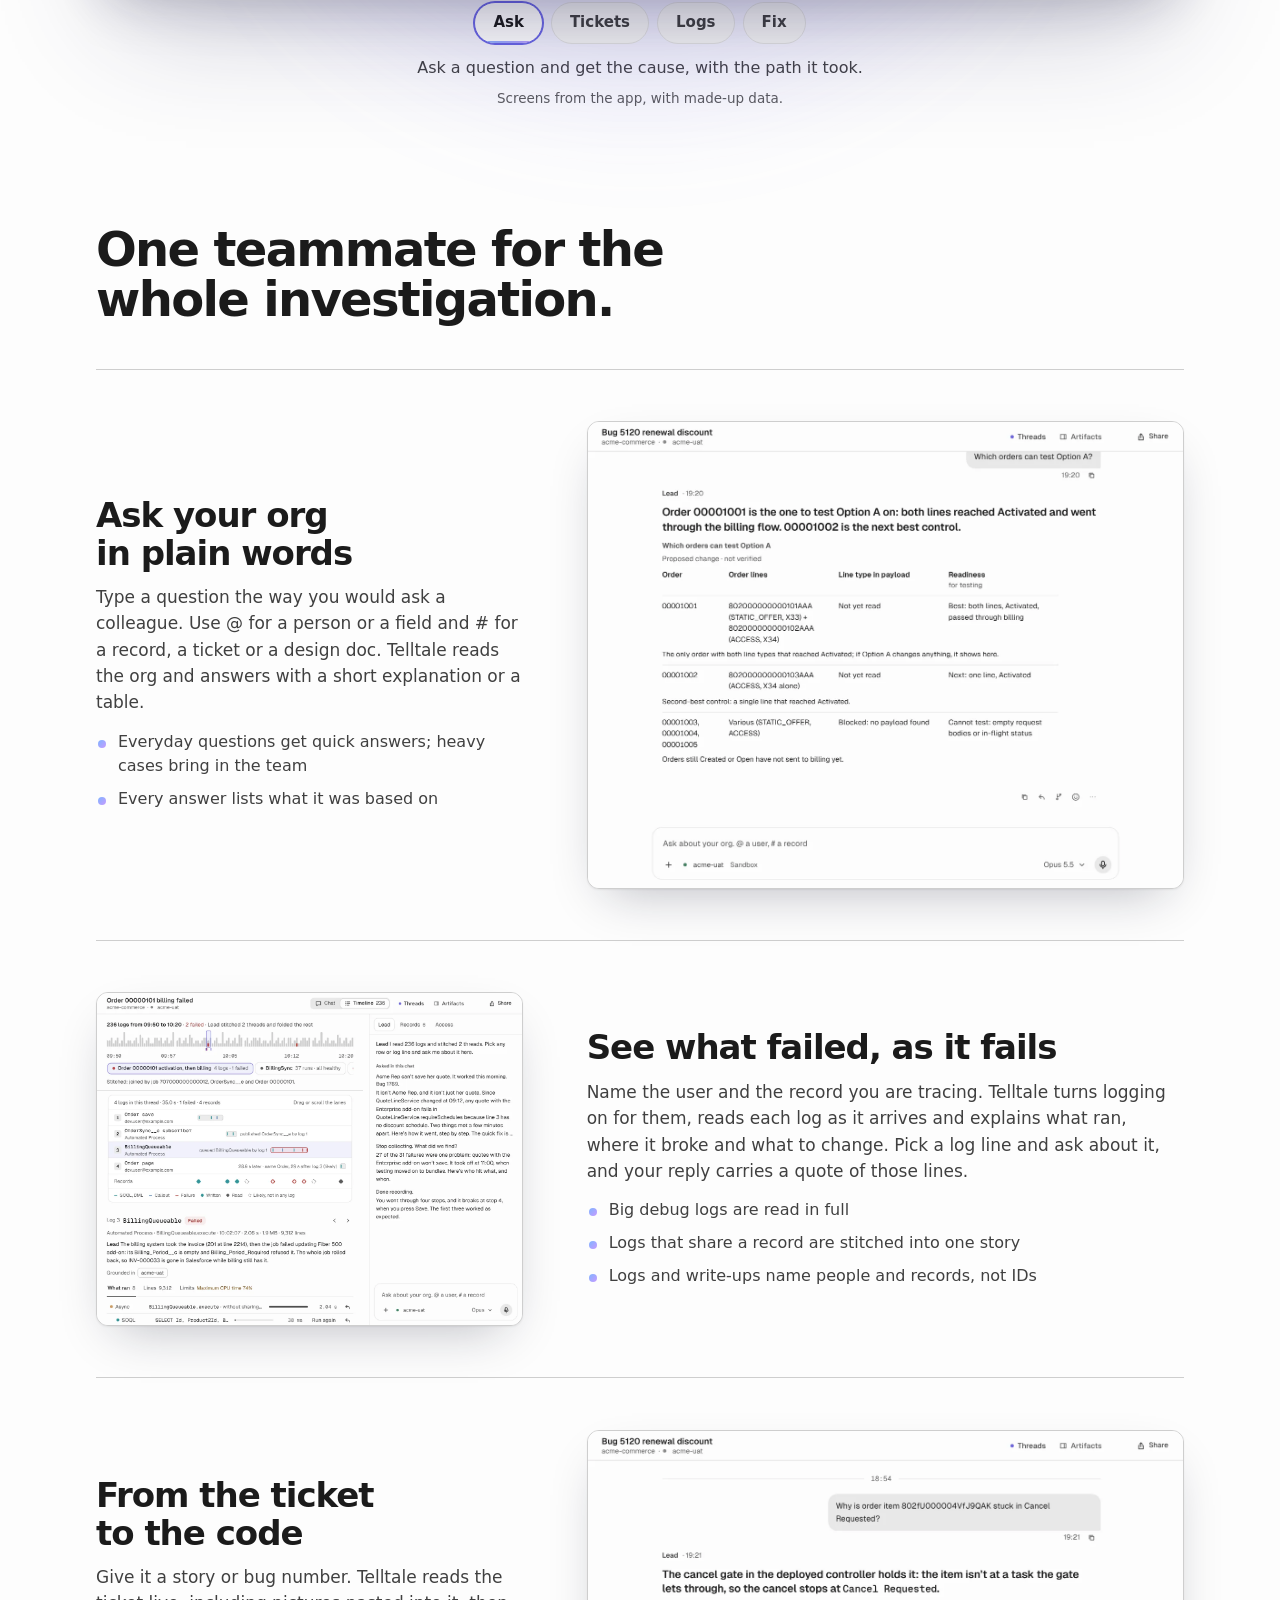
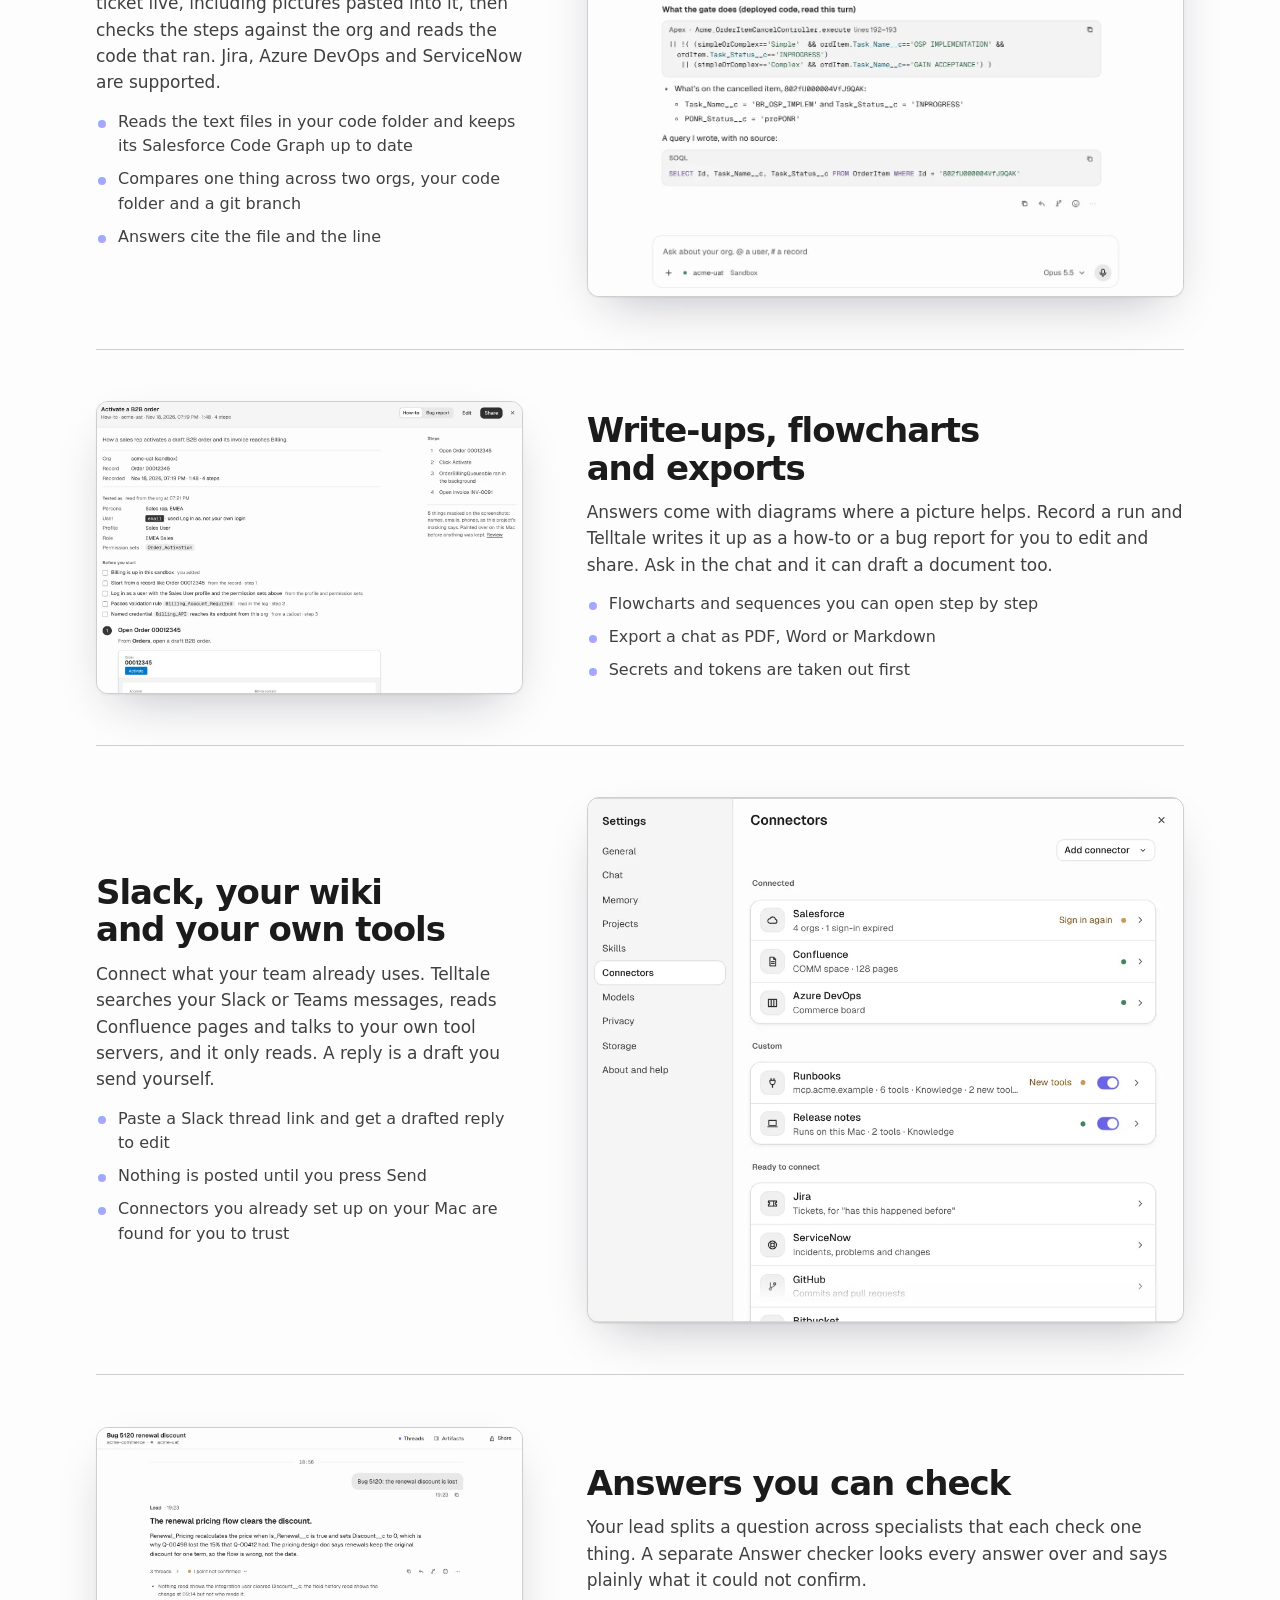
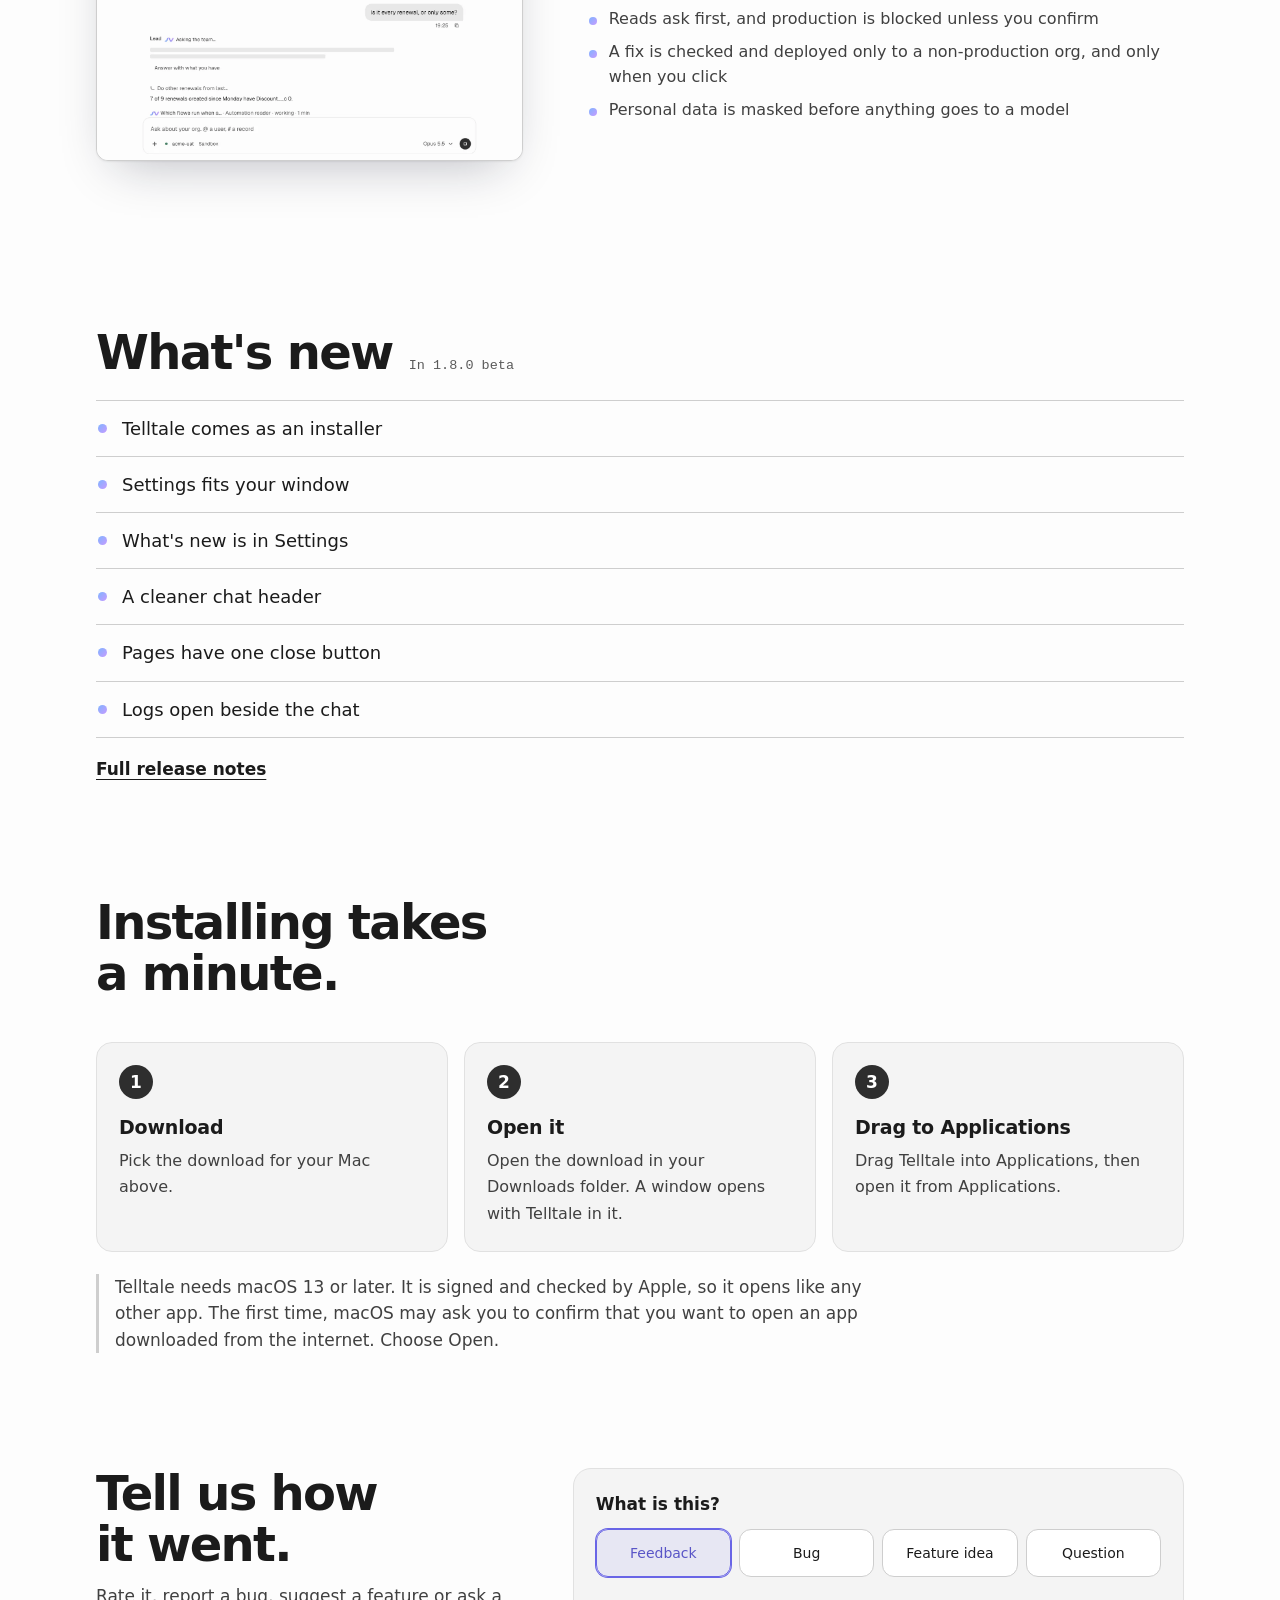
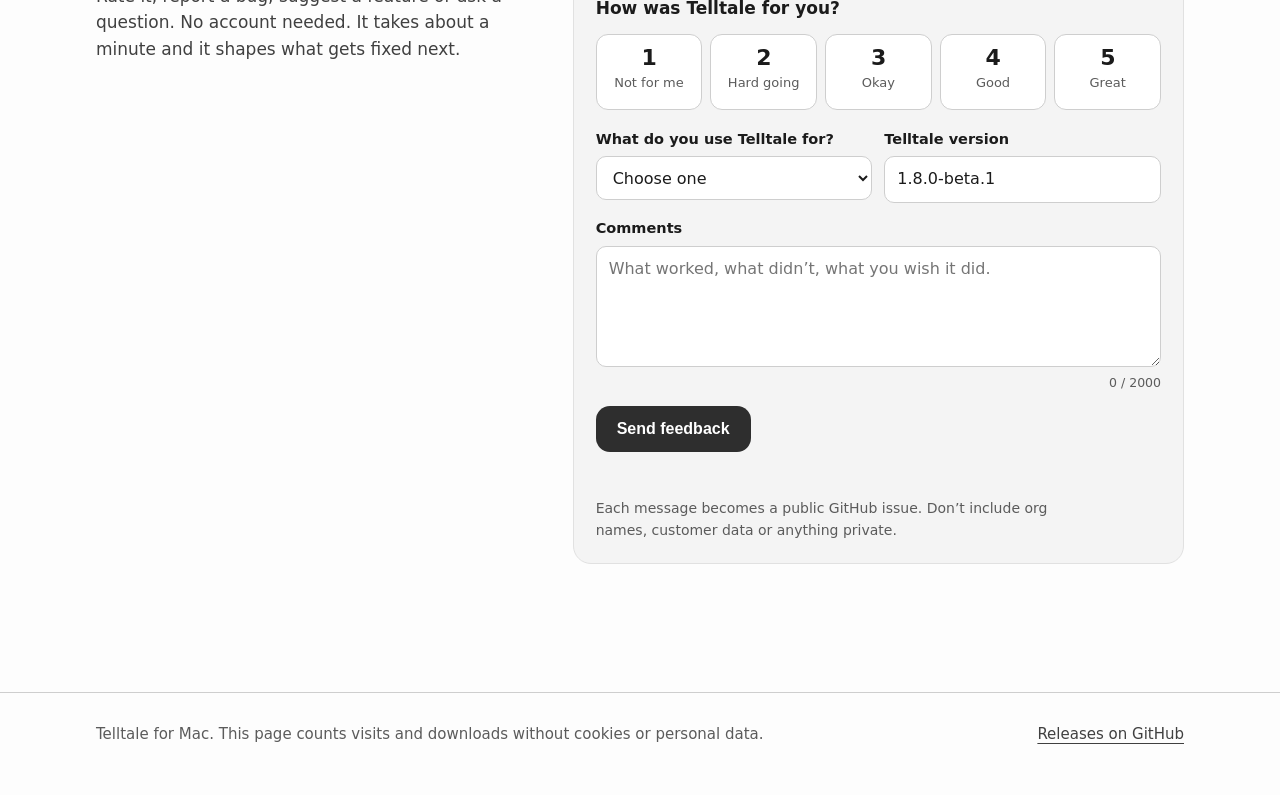
==== commit e4ed1f07: "Guide: a five-page user guide (setup, tour, features, your org, help) linked from the download page " ====
--- a/docs/index.html
+++ b/docs/index.html
@@ -57,6 +57,7 @@
 header.top{display:flex;align-items:center;justify-content:space-between;padding:20px 0}
 .brand{display:flex;align-items:center;gap:10px;font-weight:650;font-size:18px;letter-spacing:-.01em;text-decoration:none}
 .brand svg{width:30px;height:30px;display:block}
+.toplinks{display:flex;gap:22px;align-items:center}
 .toplink{font-size:15px;color:var(--fg-2);text-decoration:none;padding:8px 2px;border-bottom:1px solid var(--line)}
 .toplink:hover{color:var(--fg);border-color:var(--fg)}
 
@@ -148,8 +149,6 @@
 footer{margin-top:clamp(72px,10vw,130px);border-top:1px solid var(--line);padding:30px 0 48px;font-size:15px;color:var(--fg-muted)}
 footer .wrap{display:flex;flex-wrap:wrap;gap:12px 28px;justify-content:space-between;align-items:center}
 footer a{color:var(--fg-2);text-underline-offset:4px}
-.foot-note{max-width:44em}
-.foot-links{display:flex;flex-wrap:wrap;gap:8px 24px}
 
 .fb{display:grid;grid-template-columns:minmax(0,5fr) minmax(0,7fr);gap:24px 40px;align-items:start}
 .fb h2{margin-bottom:14px}
@@ -188,7 +187,6 @@
 #fb-send{background:var(--accent);color:var(--on-accent);border-color:transparent}
 #fb-send[disabled]{opacity:.6;cursor:progress}
 .gh{margin:14px 0 0}#ts-box{margin:0 0 14px}
-.fb-note{margin:0;font-size:14px;color:var(--fg-muted);max-width:34em}
 @media (max-width:560px){.f2{grid-template-columns:1fr}.rate-row.k4{grid-template-columns:1fr 1fr}}
 @media (max-width:820px){.fb{grid-template-columns:1fr}.rate span{font-size:12px;min-height:70px}.btn.quiet{width:100%;justify-content:center}}
 @media (max-width:360px){.rate-row{gap:5px}.rate span{font-size:11px;padding:10px 2px}}
@@ -238,7 +236,7 @@
       <svg viewBox="0 0 64 64" aria-hidden="true"><defs><linearGradient id="bg1" x1="0" y1="0" x2="1" y2="0"><stop offset="0" stop-color="#7FB4FF"/><stop offset=".5" stop-color="#8A86FF"/><stop offset="1" stop-color="#C79BFF"/></linearGradient><linearGradient id="bg2" x1="0" y1="0" x2="0" y2="1"><stop offset="0" stop-color="#34363F"/><stop offset="1" stop-color="#16171B"/></linearGradient></defs><rect width="64" height="64" rx="15" fill="url(#bg2)"/><path d="M10 38h10l6-16 8 24 6-12h14" fill="none" stroke="url(#bg1)" stroke-width="5" stroke-linecap="round" stroke-linejoin="round"/></svg>
       Telltale
     </a>
-    <a class="toplink" href="https://github.com/ryanStark24/telltale-releases/releases">All releases</a>
+    <nav class="toplinks" aria-label="Site"><a class="toplink" href="guide/">Guide</a><a class="toplink" href="https://github.com/ryanStark24/telltale-releases/releases">All releases</a></nav>
   </header>
 
   <main id="top">
@@ -249,14 +247,15 @@
         <!--baked:cta-->
         <p class="latest" id="dl-latest"><span class="pill">Latest</span><b>v1.8.0 beta</b><span class="sep">·</span>November 19, 2026</p>
         <div class="dls" id="dls">
-          <a class="btn" id="dl-arm" href="https://github.com/ryanStark24/telltale-releases/releases/download/v1.8.0-beta.1/Telltale-1.8.0-beta.1-mac-AppleSilicon-arm64.zip" data-dl="arm64" data-ver="1.8.0-beta"><svg viewBox="0 0 20 20" fill="none" stroke="currentColor" stroke-width="2" stroke-linecap="round" stroke-linejoin="round" aria-hidden="true"><path d="M10 3v10m0 0 4-4m-4 4L6 9M4 16.5h12"/></svg><span class="bt"><span class="bl">Apple Silicon</span><small>M1 or later · 130 MB</small></span></a>
-          <a class="btn sec" id="dl-intel" href="https://github.com/ryanStark24/telltale-releases/releases/download/v1.8.0-beta.1/Telltale-1.8.0-beta.1-mac-Intel-x64.zip" data-dl="x64" data-ver="1.8.0-beta"><svg viewBox="0 0 20 20" fill="none" stroke="currentColor" stroke-width="2" stroke-linecap="round" stroke-linejoin="round" aria-hidden="true"><path d="M10 3v10m0 0 4-4m-4 4L6 9M4 16.5h12"/></svg><span class="bt"><span class="bl">Intel</span><small>Intel Mac · 137 MB</small></span></a>
+          <a class="btn" id="dl-arm" href="https://github.com/ryanStark24/telltale-releases/releases/download/v1.8.0-beta.1/Telltale-1.8.0-beta.1-mac-AppleSilicon-arm64.dmg" data-dl="arm64" data-ver="1.8.0-beta"><svg viewBox="0 0 20 20" fill="none" stroke="currentColor" stroke-width="2" stroke-linecap="round" stroke-linejoin="round" aria-hidden="true"><path d="M10 3v10m0 0 4-4m-4 4L6 9M4 16.5h12"/></svg><span class="bt"><span class="bl">Apple Silicon</span><small>M1 or later · 148 MB</small></span></a>
+          <a class="btn sec" id="dl-intel" href="https://github.com/ryanStark24/telltale-releases/releases/download/v1.8.0-beta.1/Telltale-1.8.0-beta.1-mac-Intel-x64.dmg" data-dl="x64" data-ver="1.8.0-beta"><svg viewBox="0 0 20 20" fill="none" stroke="currentColor" stroke-width="2" stroke-linecap="round" stroke-linejoin="round" aria-hidden="true"><path d="M10 3v10m0 0 4-4m-4 4L6 9M4 16.5h12"/></svg><span class="bt"><span class="bl">Intel</span><small>Intel Mac · 154 MB</small></span></a>
         </div>
         <p class="alt" id="dl-all" hidden><a href="https://github.com/ryanStark24/telltale-releases/releases">All releases on GitHub</a></p>
         <!--/baked:cta-->
+        <p class="hint">New here? <a href="guide/">Setup takes five minutes</a>.</p>
         <div class="sums" id="dl-sums" hidden></div>
-        <p class="hint" id="dl-hint">Not sure which Mac you have? Open the Apple menu › About This Mac. If it says Apple M1 or later, pick Apple Silicon. If it says Intel, pick Intel.</p>
-        <noscript><p class="alt"><a href="https://github.com/ryanStark24/telltale-releases/releases">All releases on GitHub</a></p></noscript>
+        <p class="hint" id="dl-hint" hidden>Not sure which? Apple menu › About This Mac: Chip "Apple M…" means Apple Silicon, Processor "Intel" means Intel.</p>
+        <noscript><p class="hint">Not sure which? Apple menu › About This Mac: Chip "Apple M…" means Apple Silicon, Processor "Intel" means Intel.</p><p class="alt"><a href="https://github.com/ryanStark24/telltale-releases/releases">All releases on GitHub</a></p></noscript>
       </div>
 
       <div class="stage" id="stage">
@@ -278,11 +277,11 @@
     <section aria-labelledby="what">
       <h2 id="what">One teammate for the whole investigation.</h2>
       <div class="feat">
-        <div class="copy"><h3>Ask your org in plain words</h3><p>Type a question the way you would ask a colleague. Use @ for a person or a field and # for a record, a ticket or a design doc. Telltale reads the org and answers with a short explanation or a table.</p><ul><li>Everyday questions get quick answers; heavy cases bring in the team</li><li>Answers list what they were based on</li></ul></div>
+        <div class="copy"><h3>Ask your org in plain words</h3><p>Type a question the way you would ask a colleague. Use @ for a person or a field and # for a record, a ticket or a design doc. Telltale reads the org and answers with a short explanation or a table.</p><ul><li>Everyday questions get quick answers; heavy cases bring in the team</li><li>Every answer lists what it was based on</li></ul></div>
         <figure class="shot"><picture><source media="(prefers-color-scheme: dark)" srcset="img/f1-dark.webp"><img src="img/f1-light.webp" width="1310" height="1025" alt="An answer as a table, showing which orders are ready to test." loading="lazy" decoding="async"></picture></figure>
       </div>
       <div class="feat flip">
-        <div class="copy"><h3>See what failed, as it fails</h3><p>Name the user and the record you are tracing. Telltale turns logging on for them, reads each log as it arrives and explains what ran, where it broke and what to change. Pick a log line and ask about it, and your reply carries a quote of those lines.</p><ul><li>Big debug logs are read whole, up to the size Salesforce keeps</li><li>Logs that share a record are stitched into one story</li><li>Logs and write-ups name people and records, not IDs</li></ul></div>
+        <div class="copy"><h3>See what failed, as it fails</h3><p>Name the user and the record you are tracing. Telltale turns logging on for them, reads each log as it arrives and explains what ran, where it broke and what to change. Pick a log line and ask about it, and your reply carries a quote of those lines.</p><ul><li>Big debug logs are read in full</li><li>Logs that share a record are stitched into one story</li><li>Logs and write-ups name people and records, not IDs</li></ul></div>
         <figure class="shot"><picture><source media="(prefers-color-scheme: dark)" srcset="img/f2-dark.webp"><img src="img/f2-light.webp" width="1310" height="1025" alt="The Timeline: one failing order, its logs stitched together, the line that broke, and your lead's reading of it." loading="lazy" decoding="async"></picture></figure>
       </div>
       <div class="feat">
@@ -290,15 +289,15 @@
         <figure class="shot"><picture><source media="(prefers-color-scheme: dark)" srcset="img/f3-dark.webp"><img src="img/f3-light.webp" width="1310" height="1025" alt="An answer quoting the deployed code, with its lines." loading="lazy" decoding="async"></picture></figure>
       </div>
       <div class="feat flip">
-        <div class="copy"><h3>Write-ups, flowcharts and exports</h3><p>Answers come with diagrams where a picture helps. Record a run and Telltale writes it up as a how-to or a bug report for you to edit and share. Ask in the chat and it can draft a document too.</p><ul><li>Flowcharts and sequences you can open step by step</li><li>Export a chat as PDF, Word or Markdown</li><li>Secrets and tokens Telltale recognises are taken out first</li></ul></div>
+        <div class="copy"><h3>Write-ups, flowcharts and exports</h3><p>Answers come with diagrams where a picture helps. Record a run and Telltale writes it up as a how-to or a bug report for you to edit and share. Ask in the chat and it can draft a document too.</p><ul><li>Flowcharts and sequences you can open step by step</li><li>Export a chat as PDF, Word or Markdown</li><li>Secrets and tokens are taken out first</li></ul></div>
         <figure class="shot"><picture><source media="(prefers-color-scheme: dark)" srcset="img/f4-dark.webp"><img src="img/f4-light.webp" width="1376" height="944" alt="A how-to document written from a recorded run." loading="lazy" decoding="async"></picture></figure>
       </div>
       <div class="feat">
-        <div class="copy"><h3>Slack, your wiki and your own tools</h3><p>Connect what your team already uses. Telltale searches your Slack or Teams messages, reads Confluence pages and talks to your own tool servers. It reads, and never posts by itself unless you allow it. A reply is a draft you send, or one that sends after a 5-second Cancel where you turned that on.</p><ul><li>Paste a Slack thread link and get a drafted reply to edit</li><li>A reply leaves when you press Send, or after a 5-second Cancel where you allowed automatic sending</li><li>Connectors you already set up on your Mac are found for you to trust</li></ul></div>
+        <div class="copy"><h3>Slack, your wiki and your own tools</h3><p>Connect what your team already uses. Telltale searches your Slack or Teams messages, reads Confluence pages and talks to your own tool servers, and it only reads. A reply is a draft you send yourself.</p><ul><li>Paste a Slack thread link and get a drafted reply to edit</li><li>Nothing is posted until you press Send</li><li>Connectors you already set up on your Mac are found for you to trust</li></ul></div>
         <figure class="shot"><picture><source media="(prefers-color-scheme: dark)" srcset="img/f5-dark.webp"><img src="img/f5-light.webp" width="1024" height="901" alt="Settings, Connectors: what is connected, your own tool servers, and what is ready to connect." loading="lazy" decoding="async"></picture></figure>
       </div>
       <div class="feat flip">
-        <div class="copy"><h3>Answers you can check</h3><p>Your lead splits a question across specialists that each check one thing. A separate Answer checker reviews findings and says plainly what it could not confirm.</p><ul><li>Production reads always ask first. Sandboxes read freely unless you say otherwise, and logging in production needs your confirmation</li><li>A fix is checked and deployed only to a non-production org, and only when you click. A one-call action that changes data also runs only on your click, in a non-production org, and can’t be undone</li><li>Emails, phone numbers, names in the fields you list and secrets are masked before text goes to a model. It can miss a value, and pictures go as they are</li></ul></div>
+        <div class="copy"><h3>Answers you can check</h3><p>Your lead splits a question across specialists that each check one thing. A separate Answer checker looks every answer over and says plainly what it could not confirm.</p><ul><li>Reads ask first, and production is blocked unless you confirm</li><li>A fix is checked and deployed only to a non-production org, and only when you click</li><li>Personal data is masked before anything goes to a model</li></ul></div>
         <figure class="shot"><picture><source media="(prefers-color-scheme: dark)" srcset="img/f6-dark.webp"><img src="img/f6-light.webp" width="1310" height="1025" alt="An answer with the checker's note on the one point it could not confirm." loading="lazy" decoding="async"></picture></figure>
       </div>
     </section>
@@ -313,10 +312,10 @@
       <h2 id="install" >Installing takes a minute.</h2>
       <ol class="steps">
         <li><b>Download</b><span>Pick the download for your Mac above.</span></li>
-        <li><b>Open it</b><span>Double-click the download in your Downloads folder.</span></li>
-        <li><b>Drag to Applications</b><span>Drag Telltale into Applications, then open it.</span></li>
+        <li><b>Open it</b><span>Open the download in your Downloads folder. A window opens with Telltale in it.</span></li>
+        <li><b>Drag to Applications</b><span>Drag Telltale into Applications, then open it from Applications.</span></li>
       </ol>
-      <p class="calm">Telltale needs macOS 13 or later. It is signed with a Developer ID and notarized by Apple, so it opens like any other app. The first time, macOS may ask you to confirm that you want to open an app downloaded from the internet. Choose Open.</p>
+      <p class="calm">Telltale needs macOS 13 or later. It is signed and checked by Apple, so it opens like any other app. The first time, macOS may ask you to confirm that you want to open an app downloaded from the internet. Choose Open.</p>
     </section>
 
     <section aria-labelledby="fb" id="feedback">
@@ -334,14 +333,12 @@
               <div class="f2">
                 <div class="fld"><label for="fb-use" id="fb-use-l">What do you use Telltale for?</label>
                   <select id="fb-use" name="use" required><option value="">Choose one</option><option>Debugging failures</option><option>QA testing</option><option>Reviewing logs</option><option>Other</option></select></div>
-                <div class="fld"><label for="fb-ver">Telltale version</label><input id="fb-ver" name="version" type="text" inputmode="text" autocomplete="off" placeholder="Shown in Settings › About" maxlength="20"></div>
+                <div class="fld"><label for="fb-ver">Telltale version</label><input id="fb-ver" name="version" type="text" inputmode="text" autocomplete="off" placeholder="1.7.4-beta.1" maxlength="20"></div>
               </div>
               <div class="fld"><label for="fb-msg" id="fb-msg-l">Comments</label>
                 <textarea id="fb-msg" name="comments" rows="4" maxlength="2000" required placeholder="What worked, what didn’t, what you wish it did."></textarea>
                 <span class="count" id="fb-count" aria-hidden="true">0 / 2000</span></div>
-              <p class="fb-note">Your feedback is posted as a public GitHub issue. Leave out anything private.</p>
               <div class="hp" aria-hidden="true"><label>Leave this empty<input type="text" name="website" id="fb-hp" tabindex="-1" autocomplete="off"></label></div>
-              <p class="priv">Each message becomes a public GitHub issue. Don’t include org names, customer data or anything private.</p>
               <div id="ts-box"></div>
               <button class="btn quiet" id="fb-send" type="submit">Send feedback</button>
             </div>
@@ -349,6 +346,7 @@
           </form>
           <div id="fb-thanks" class="thanks" hidden tabindex="-1"><b>Thank you.</b><span id="fb-thanks-text">Your feedback was sent.</span> <a id="fb-issue" href="#" hidden>See it on GitHub</a></div>
           <p class="gh" id="fb-gh"><a class="btn quiet" id="fb-link" href="https://github.com/ryanStark24/telltale-releases/issues/new?template=feedback.yml">Open an issue on GitHub</a></p>
+          <p class="priv">Each message becomes a public GitHub issue. Don’t include org names, customer data or anything private.</p>
         </div>
       </div>
     </section>
@@ -356,11 +354,11 @@
     <section aria-labelledby="st" id="stats" hidden>
       <div class="st">
         <div>
-          <h2 id="st">Where it’s been downloaded.</h2>
+          <h2 id="st">Downloaded around the world.</h2>
           <p class="st-big" id="st-big" aria-hidden="true">0</p>
           <p class="st-sub" id="st-sub"></p>
           <ul class="st-ver" id="st-ver" hidden></ul>
-          <p class="st-note">Downloads counted by GitHub (zip files, updates included). Countries show downloads started from this page in the last 90 days. Only the country is kept, never anything about who downloaded.</p>
+          <p class="st-note">Total downloads are exact, counted by GitHub. Countries show downloads started from this page in the last 90 days. Only the country is kept, never anything about who downloaded.</p>
         </div>
         <div class="panel" id="st-panel" hidden>
           <p class="st-cap">Where the downloads came from</p>
@@ -372,16 +370,12 @@
 </div>
 <footer>
   <div class="wrap">
-    <span class="foot-note">Free beta, provided as is. Telltale is an independent tool. It is not affiliated with or endorsed by Salesforce or any other company named here; product names belong to their owners. Counts downloads by country, with no cookie. To count a click once, a one-way hash of your address is kept for an hour, then dropped.</span>
-    <nav class="foot-links" aria-label="Footer">
-      <a href="/terms">Terms</a>
-      <a href="/privacy">Privacy</a>
-      <a href="https://github.com/ryanStark24/telltale-releases/releases">Releases on GitHub</a>
-    </nav>
+    <span>Telltale for Mac. This page counts visits and downloads without cookies or personal data.</span>
+    <a href="https://github.com/ryanStark24/telltale-releases/releases">Releases on GitHub</a>
   </div>
 </footer>
 
-<script type="application/json" id="baked-release">{"tag_name":"v1.8.0-beta.1","published_at":"2026-11-19T02:50:50Z","html_url":"https://github.com/ryanStark24/telltale-releases/releases/tag/v1.8.0-beta.1","prerelease":false,"assets":[{"name":"Telltale-1.8.0-beta.1-mac-AppleSilicon-arm64.zip","size":136720098,"browser_download_url":"https://github.com/ryanStark24/telltale-releases/releases/download/v1.8.0-beta.1/Telltale-1.8.0-beta.1-mac-AppleSilicon-arm64.zip","digest":"sha256:0c7f0fed68128ee60beeaa49ba4273bc02fbf5e78c7867da9a3eb98ee5455f37"},{"name":"Telltale-1.8.0-beta.1-mac-Intel-x64.zip","size":143697189,"browser_download_url":"https://github.com/ryanStark24/telltale-releases/releases/download/v1.8.0-beta.1/Telltale-1.8.0-beta.1-mac-Intel-x64.zip","digest":"sha256:89cc9284ebc8dd60bca2b3cd86b589c05141f3ee04fc15596cf617950efe8954"}]}</script>
+<script type="application/json" id="baked-release">{"tag_name":"v1.8.0-beta.1","published_at":"2026-11-19T02:50:50Z","html_url":"https://github.com/ryanStark24/telltale-releases/releases/tag/v1.8.0-beta.1","prerelease":false,"assets":[{"name":"Telltale-1.8.0-beta.1-mac-AppleSilicon-arm64.dmg","size":155185892,"browser_download_url":"https://github.com/ryanStark24/telltale-releases/releases/download/v1.8.0-beta.1/Telltale-1.8.0-beta.1-mac-AppleSilicon-arm64.dmg","digest":"sha256:449cbd4116767c56927f53159b78bef64ab2864e7c1d45e998ff5220989f9b23"},{"name":"Telltale-1.8.0-beta.1-mac-AppleSilicon-arm64.zip","size":136720098,"browser_download_url":"https://github.com/ryanStark24/telltale-releases/releases/download/v1.8.0-beta.1/Telltale-1.8.0-beta.1-mac-AppleSilicon-arm64.zip","digest":"sha256:0c7f0fed68128ee60beeaa49ba4273bc02fbf5e78c7867da9a3eb98ee5455f37"},{"name":"Telltale-1.8.0-beta.1-mac-Intel-x64.dmg","size":161545396,"browser_download_url":"https://github.com/ryanStark24/telltale-releases/releases/download/v1.8.0-beta.1/Telltale-1.8.0-beta.1-mac-Intel-x64.dmg","digest":"sha256:55a1e93de948a1b3b4bfc88c972f71c1adb56c27ac2c9b9be843c2cabad56699"},{"name":"Telltale-1.8.0-beta.1-mac-Intel-x64.zip","size":143697189,"browser_download_url":"https://github.com/ryanStark24/telltale-releases/releases/download/v1.8.0-beta.1/Telltale-1.8.0-beta.1-mac-Intel-x64.zip","digest":"sha256:89cc9284ebc8dd60bca2b3cd86b589c05141f3ee04fc15596cf617950efe8954"}]}</script>
 <script src="page.js" defer></script>
 </body>
 </html>
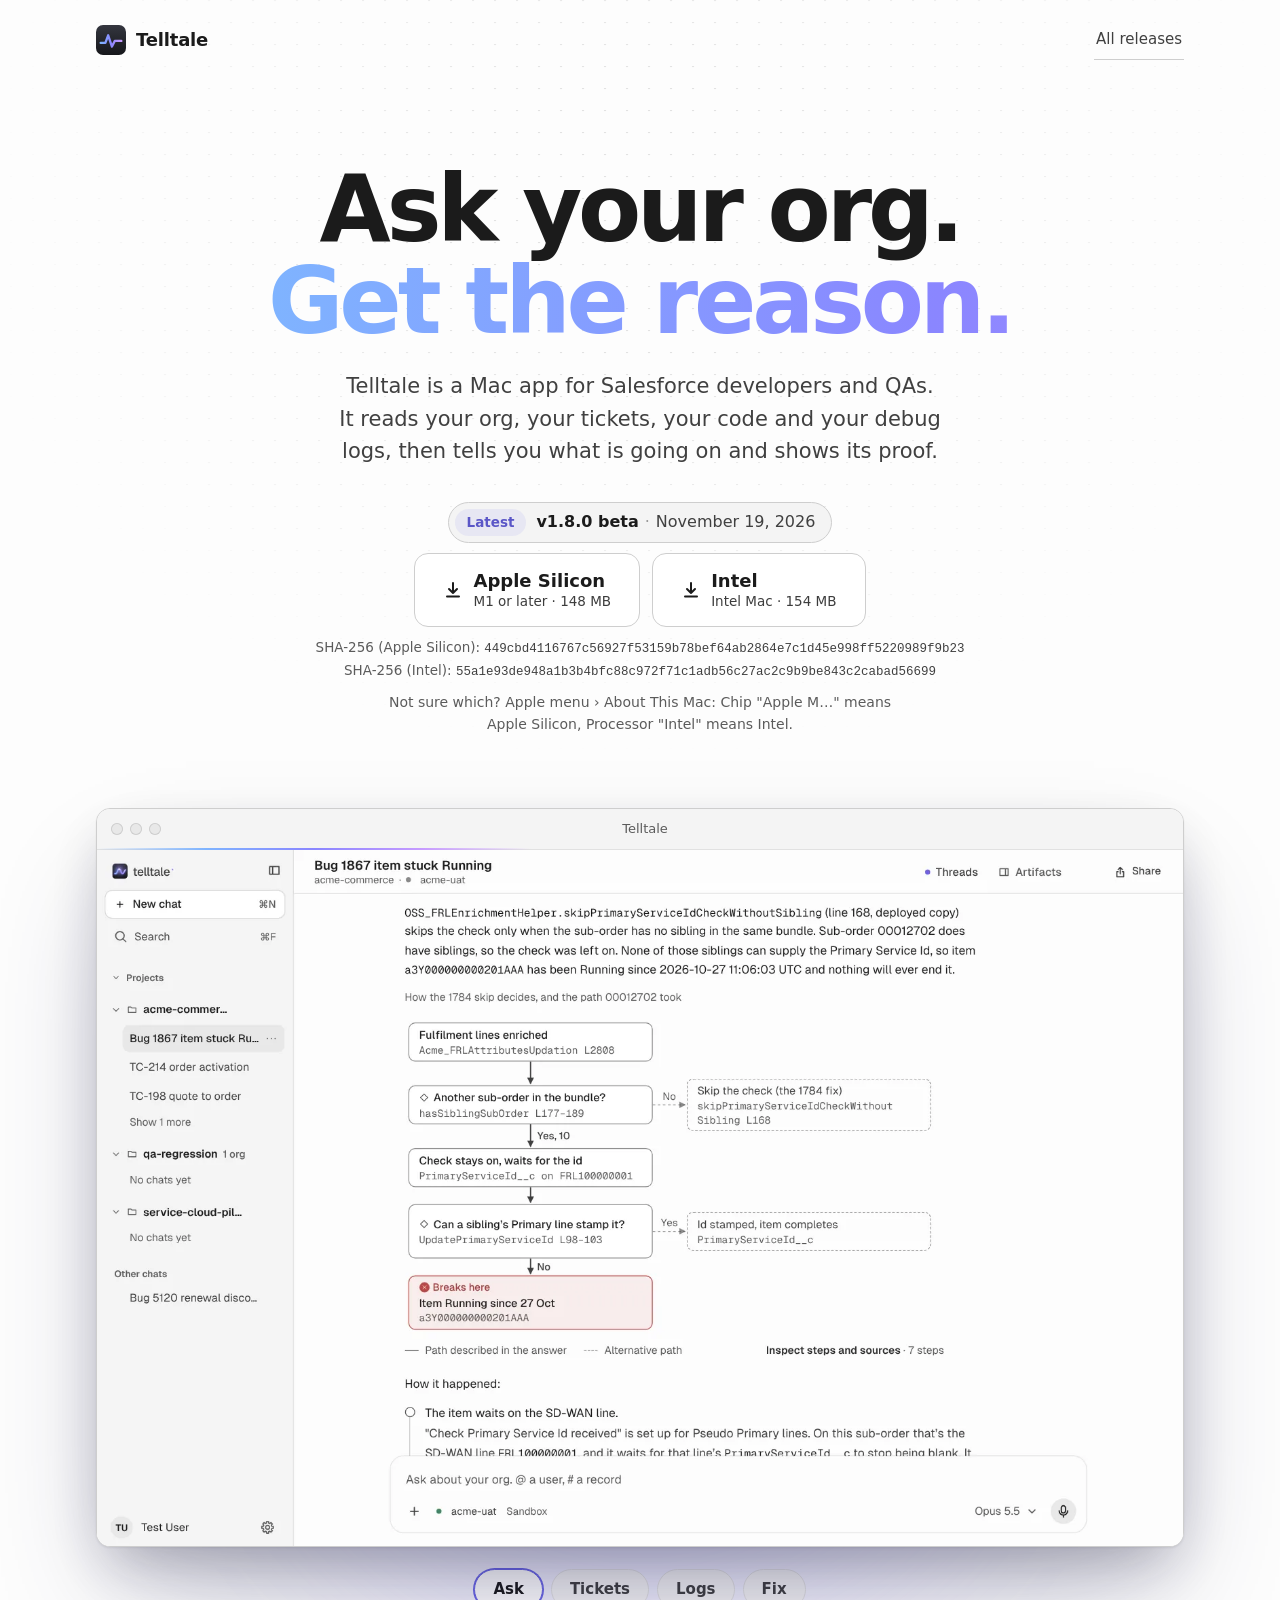
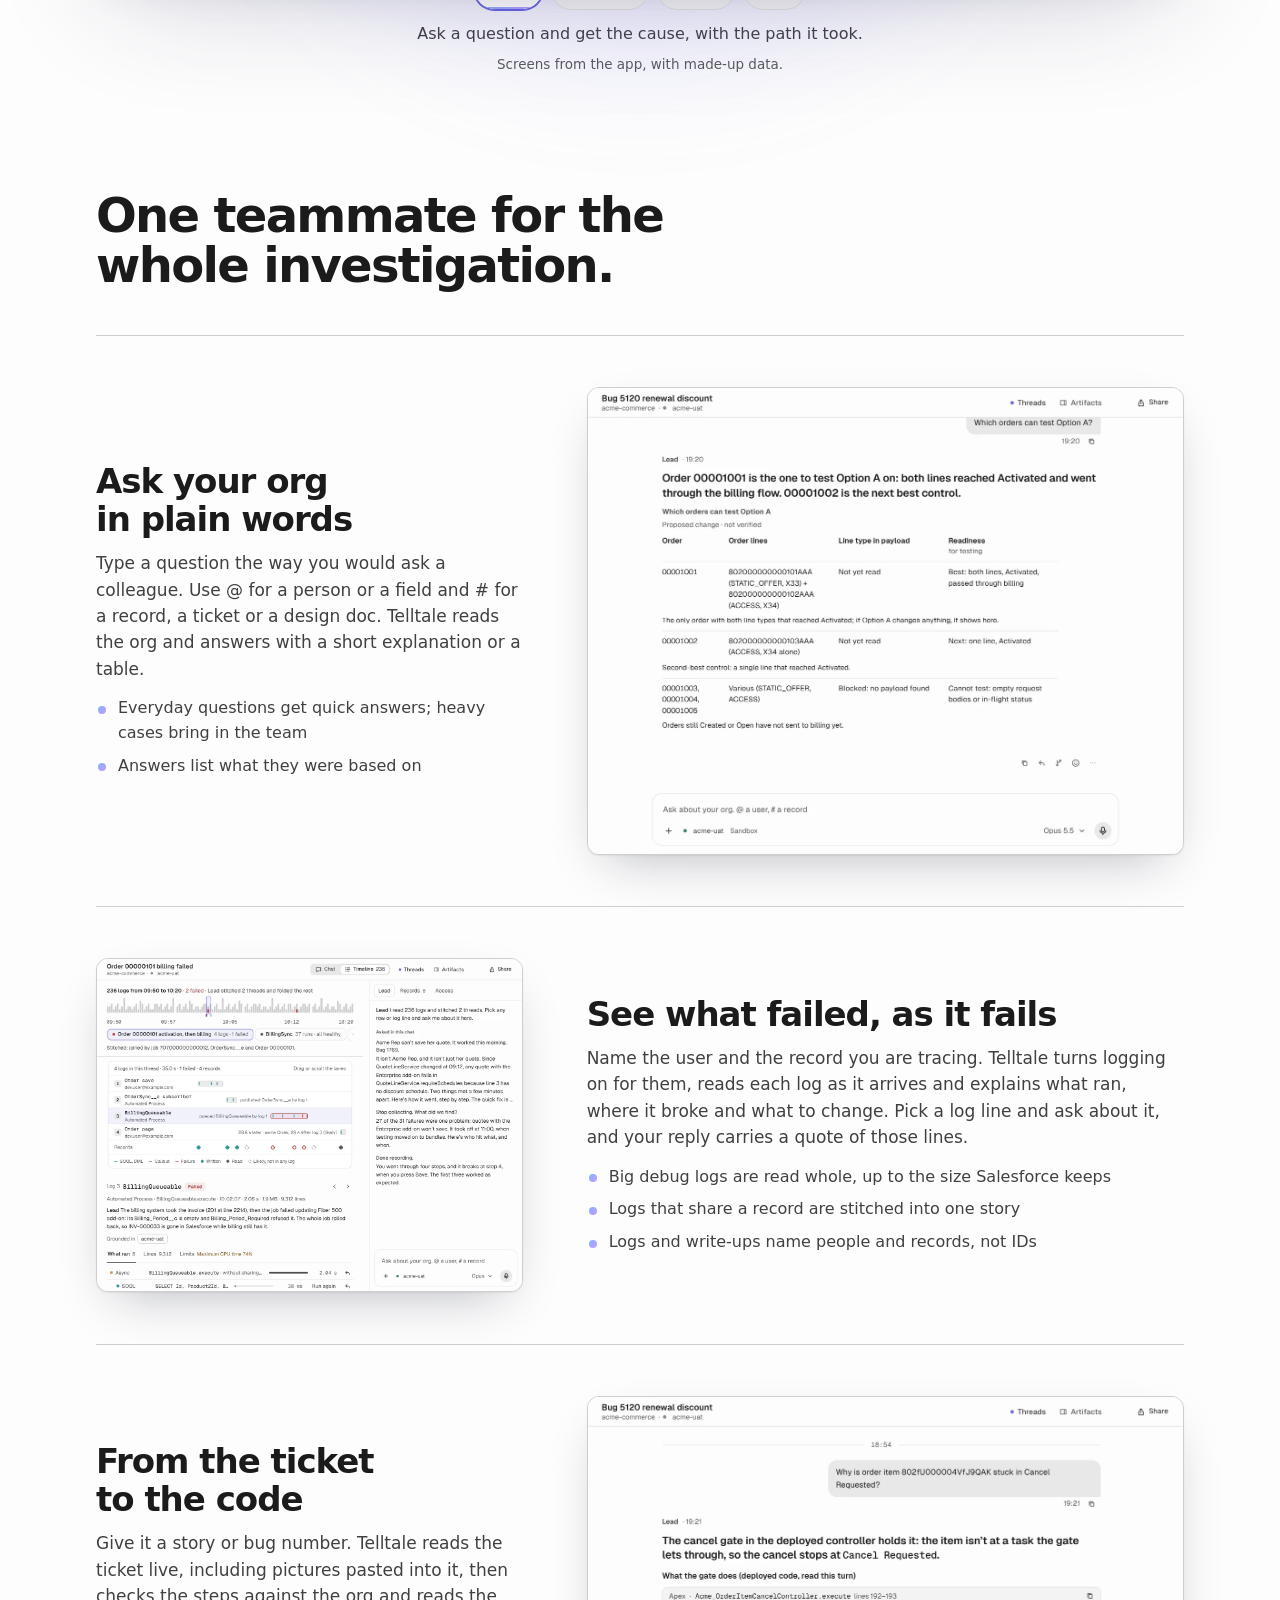
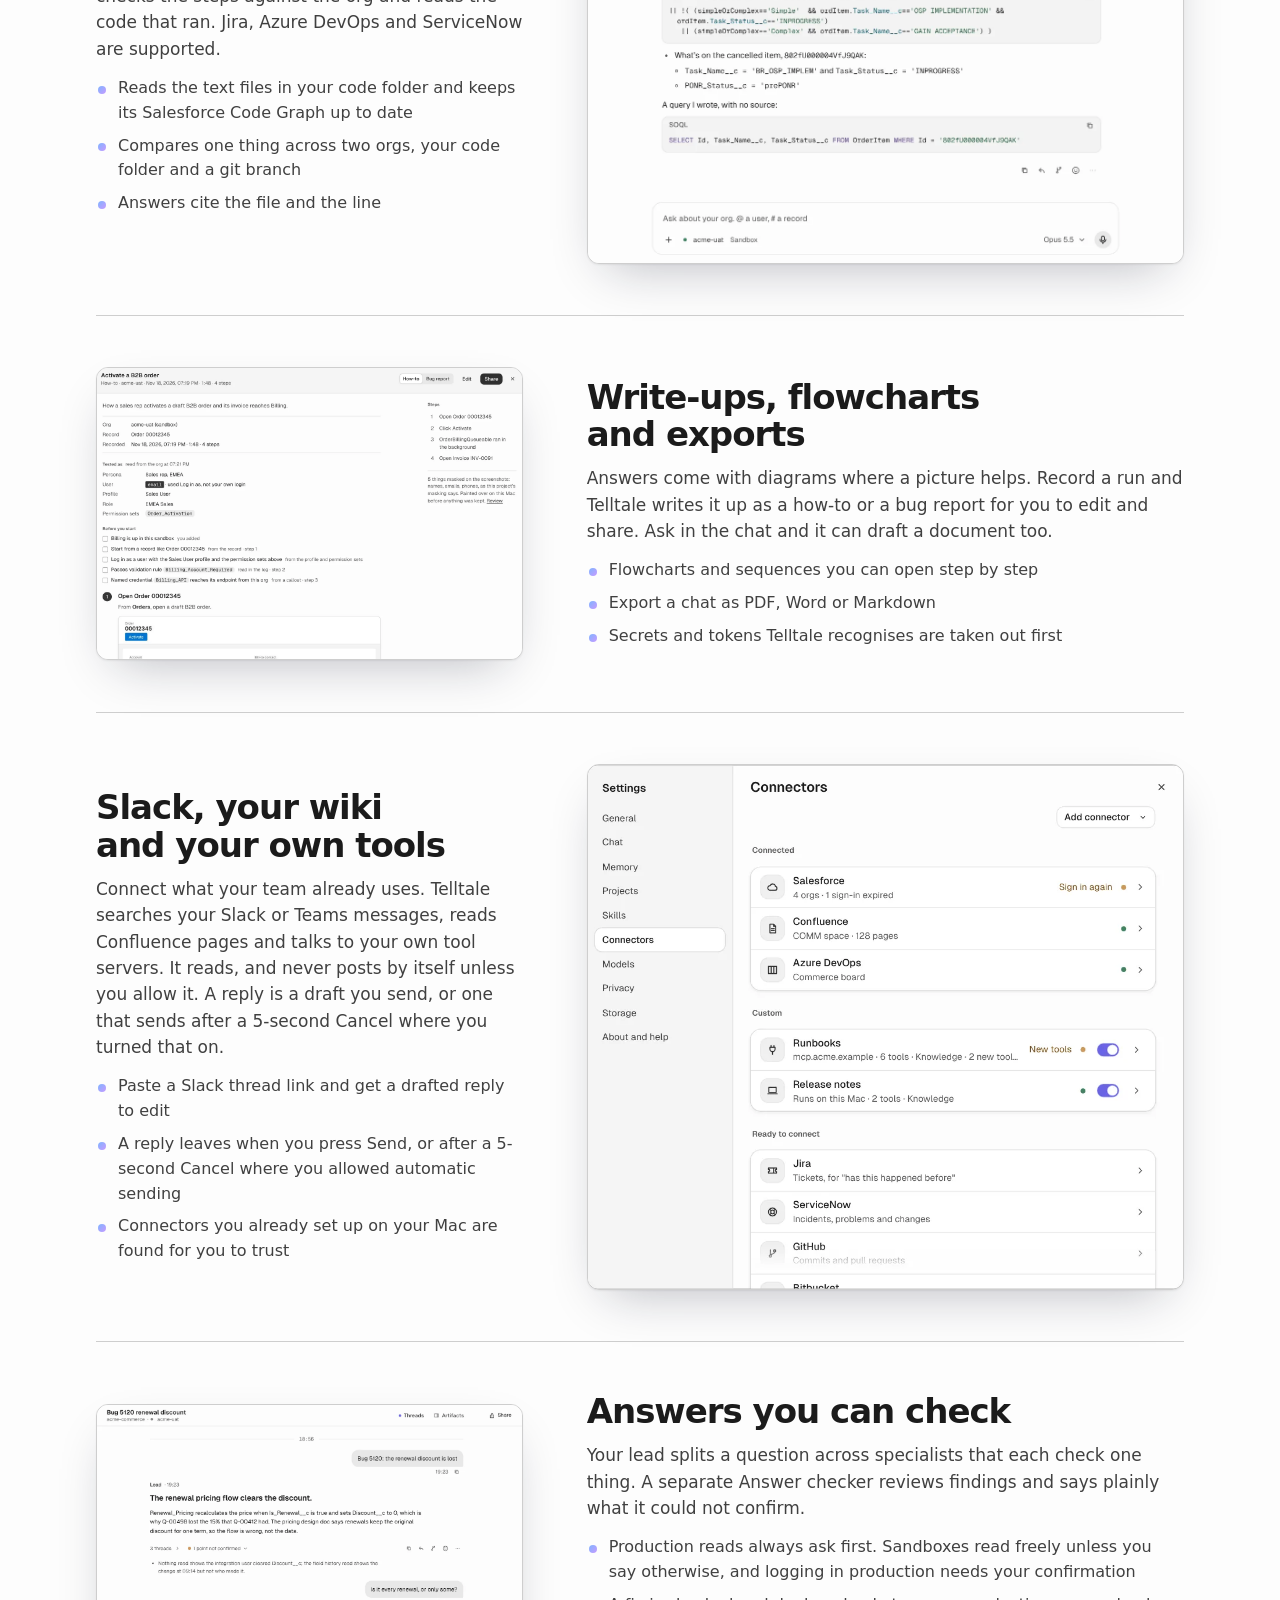
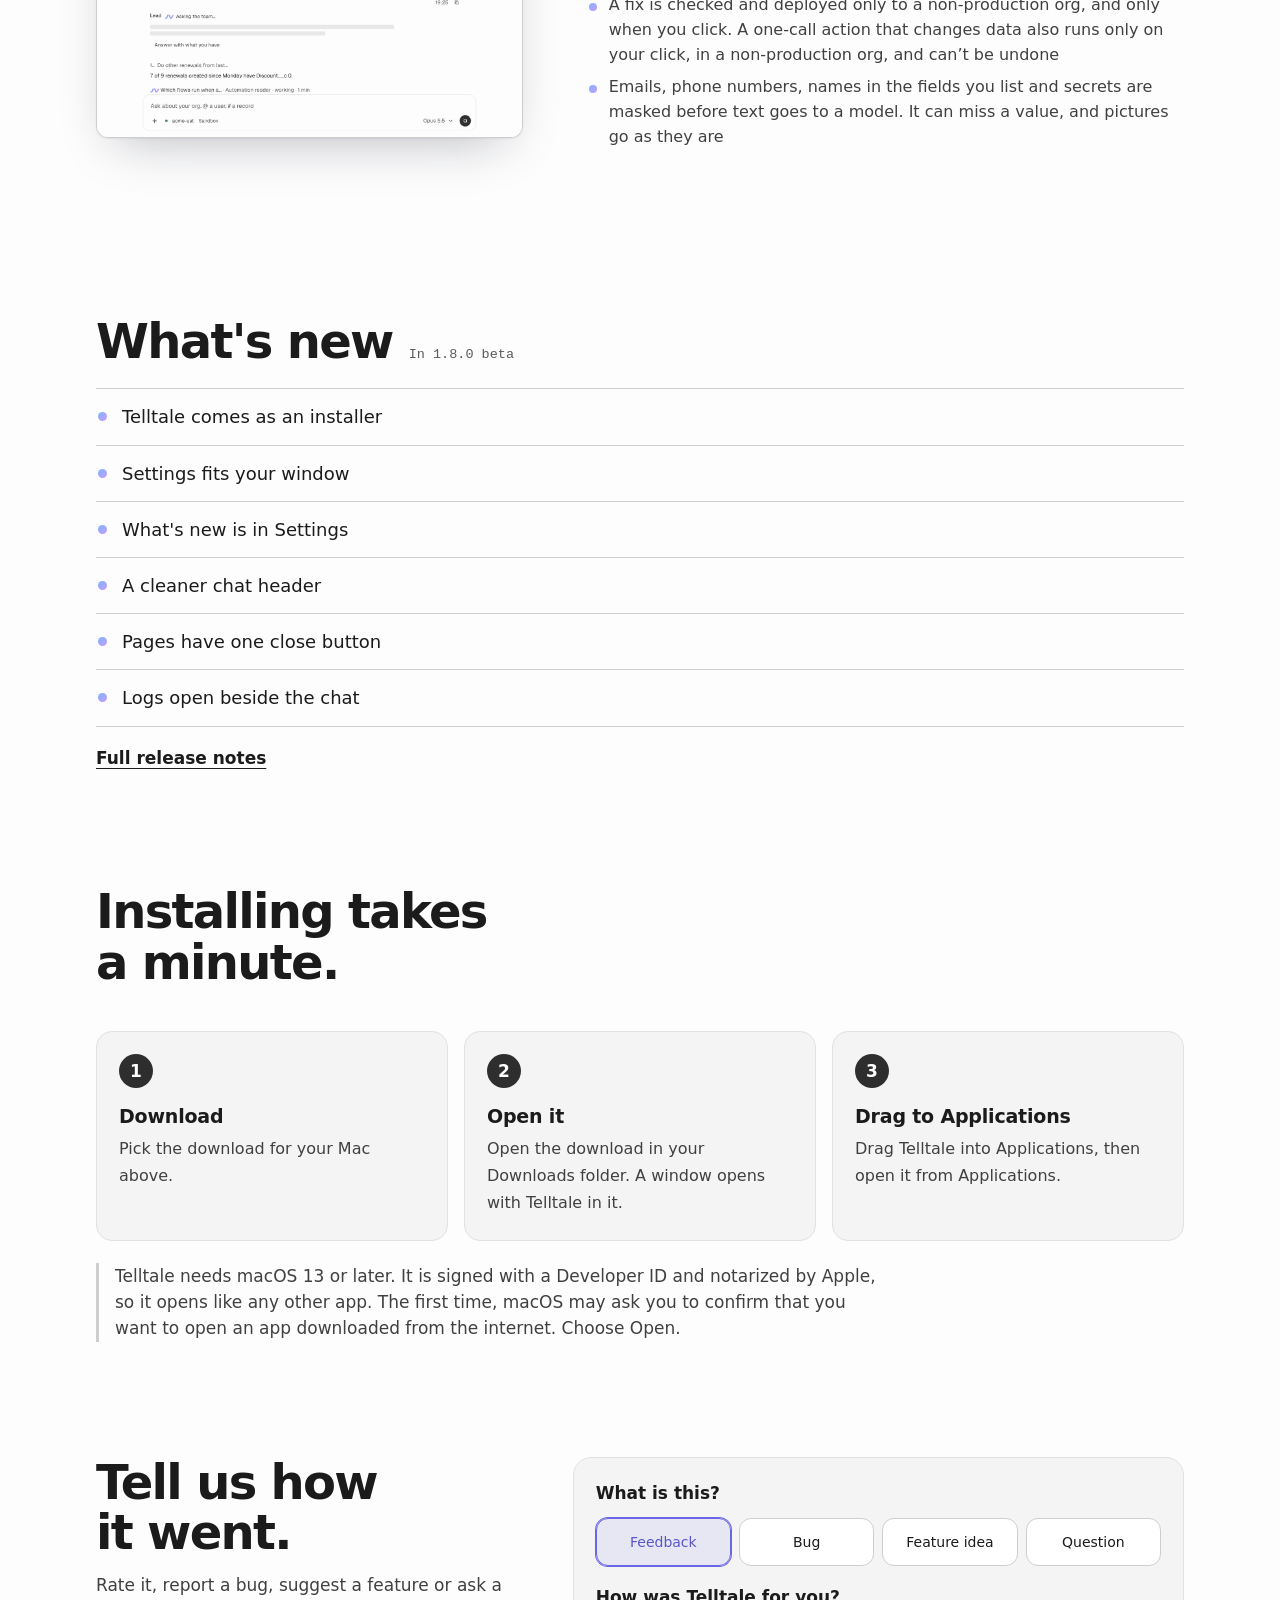
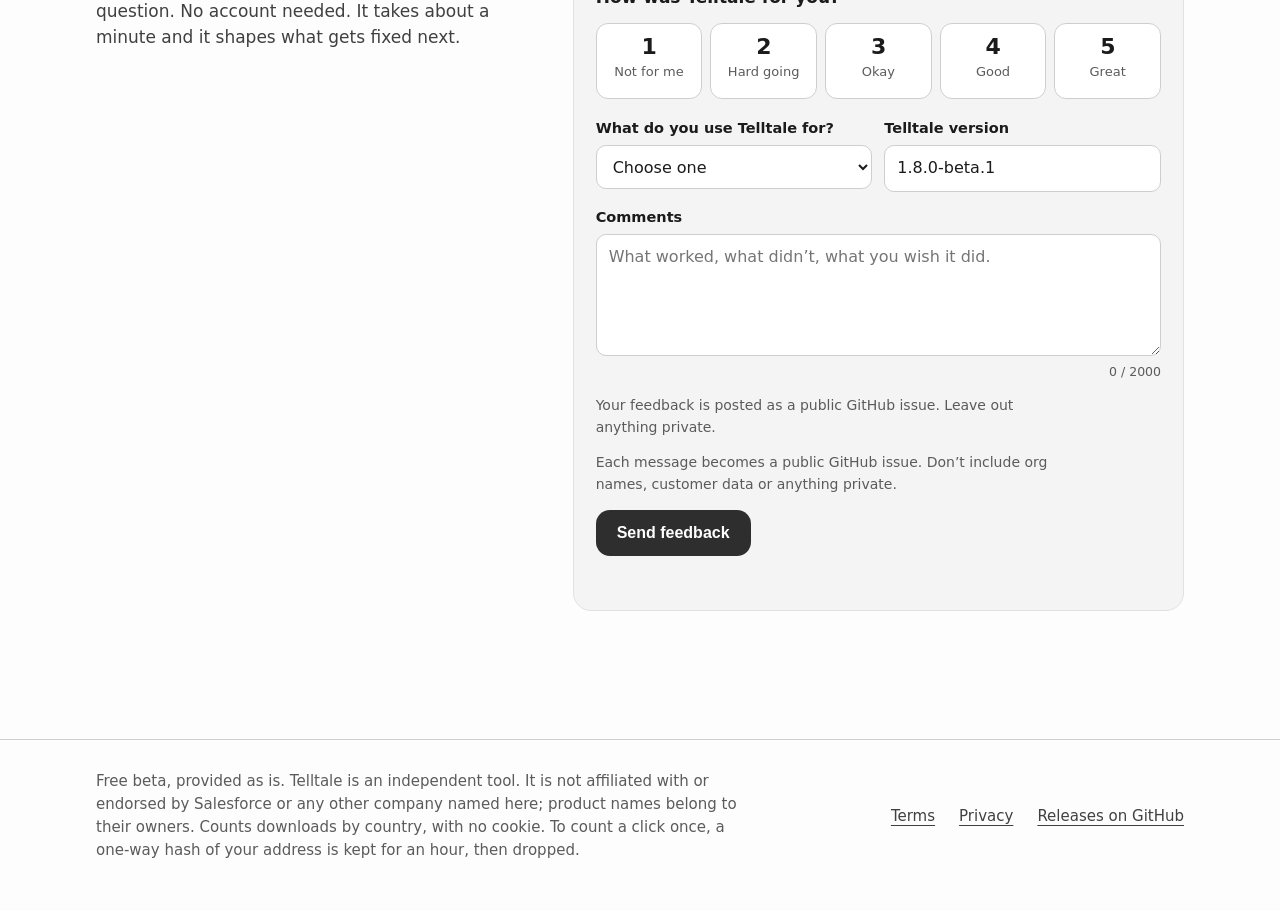
==== commit 03563639: "Merge remote-tracking branch 'origin/main' into claude/project-thread-7la3wn # Conflicts: #	docs/ind" ====
--- a/docs/index.html
+++ b/docs/index.html
@@ -57,7 +57,6 @@
 header.top{display:flex;align-items:center;justify-content:space-between;padding:20px 0}
 .brand{display:flex;align-items:center;gap:10px;font-weight:650;font-size:18px;letter-spacing:-.01em;text-decoration:none}
 .brand svg{width:30px;height:30px;display:block}
-.toplinks{display:flex;gap:22px;align-items:center}
 .toplink{font-size:15px;color:var(--fg-2);text-decoration:none;padding:8px 2px;border-bottom:1px solid var(--line)}
 .toplink:hover{color:var(--fg);border-color:var(--fg)}
 
@@ -149,6 +148,8 @@
 footer{margin-top:clamp(72px,10vw,130px);border-top:1px solid var(--line);padding:30px 0 48px;font-size:15px;color:var(--fg-muted)}
 footer .wrap{display:flex;flex-wrap:wrap;gap:12px 28px;justify-content:space-between;align-items:center}
 footer a{color:var(--fg-2);text-underline-offset:4px}
+.foot-note{max-width:44em}
+.foot-links{display:flex;flex-wrap:wrap;gap:8px 24px}
 
 .fb{display:grid;grid-template-columns:minmax(0,5fr) minmax(0,7fr);gap:24px 40px;align-items:start}
 .fb h2{margin-bottom:14px}
@@ -187,6 +188,7 @@
 #fb-send{background:var(--accent);color:var(--on-accent);border-color:transparent}
 #fb-send[disabled]{opacity:.6;cursor:progress}
 .gh{margin:14px 0 0}#ts-box{margin:0 0 14px}
+.fb-note{margin:0;font-size:14px;color:var(--fg-muted);max-width:34em}
 @media (max-width:560px){.f2{grid-template-columns:1fr}.rate-row.k4{grid-template-columns:1fr 1fr}}
 @media (max-width:820px){.fb{grid-template-columns:1fr}.rate span{font-size:12px;min-height:70px}.btn.quiet{width:100%;justify-content:center}}
 @media (max-width:360px){.rate-row{gap:5px}.rate span{font-size:11px;padding:10px 2px}}
@@ -236,7 +238,7 @@
       <svg viewBox="0 0 64 64" aria-hidden="true"><defs><linearGradient id="bg1" x1="0" y1="0" x2="1" y2="0"><stop offset="0" stop-color="#7FB4FF"/><stop offset=".5" stop-color="#8A86FF"/><stop offset="1" stop-color="#C79BFF"/></linearGradient><linearGradient id="bg2" x1="0" y1="0" x2="0" y2="1"><stop offset="0" stop-color="#34363F"/><stop offset="1" stop-color="#16171B"/></linearGradient></defs><rect width="64" height="64" rx="15" fill="url(#bg2)"/><path d="M10 38h10l6-16 8 24 6-12h14" fill="none" stroke="url(#bg1)" stroke-width="5" stroke-linecap="round" stroke-linejoin="round"/></svg>
       Telltale
     </a>
-    <nav class="toplinks" aria-label="Site"><a class="toplink" href="guide/">Guide</a><a class="toplink" href="https://github.com/ryanStark24/telltale-releases/releases">All releases</a></nav>
+    <a class="toplink" href="https://github.com/ryanStark24/telltale-releases/releases">All releases</a>
   </header>
 
   <main id="top">
@@ -252,7 +254,6 @@
         </div>
         <p class="alt" id="dl-all" hidden><a href="https://github.com/ryanStark24/telltale-releases/releases">All releases on GitHub</a></p>
         <!--/baked:cta-->
-        <p class="hint">New here? <a href="guide/">Setup takes five minutes</a>.</p>
         <div class="sums" id="dl-sums" hidden></div>
         <p class="hint" id="dl-hint" hidden>Not sure which? Apple menu › About This Mac: Chip "Apple M…" means Apple Silicon, Processor "Intel" means Intel.</p>
         <noscript><p class="hint">Not sure which? Apple menu › About This Mac: Chip "Apple M…" means Apple Silicon, Processor "Intel" means Intel.</p><p class="alt"><a href="https://github.com/ryanStark24/telltale-releases/releases">All releases on GitHub</a></p></noscript>
@@ -277,11 +278,11 @@
     <section aria-labelledby="what">
       <h2 id="what">One teammate for the whole investigation.</h2>
       <div class="feat">
-        <div class="copy"><h3>Ask your org in plain words</h3><p>Type a question the way you would ask a colleague. Use @ for a person or a field and # for a record, a ticket or a design doc. Telltale reads the org and answers with a short explanation or a table.</p><ul><li>Everyday questions get quick answers; heavy cases bring in the team</li><li>Every answer lists what it was based on</li></ul></div>
+        <div class="copy"><h3>Ask your org in plain words</h3><p>Type a question the way you would ask a colleague. Use @ for a person or a field and # for a record, a ticket or a design doc. Telltale reads the org and answers with a short explanation or a table.</p><ul><li>Everyday questions get quick answers; heavy cases bring in the team</li><li>Answers list what they were based on</li></ul></div>
         <figure class="shot"><picture><source media="(prefers-color-scheme: dark)" srcset="img/f1-dark.webp"><img src="img/f1-light.webp" width="1310" height="1025" alt="An answer as a table, showing which orders are ready to test." loading="lazy" decoding="async"></picture></figure>
       </div>
       <div class="feat flip">
-        <div class="copy"><h3>See what failed, as it fails</h3><p>Name the user and the record you are tracing. Telltale turns logging on for them, reads each log as it arrives and explains what ran, where it broke and what to change. Pick a log line and ask about it, and your reply carries a quote of those lines.</p><ul><li>Big debug logs are read in full</li><li>Logs that share a record are stitched into one story</li><li>Logs and write-ups name people and records, not IDs</li></ul></div>
+        <div class="copy"><h3>See what failed, as it fails</h3><p>Name the user and the record you are tracing. Telltale turns logging on for them, reads each log as it arrives and explains what ran, where it broke and what to change. Pick a log line and ask about it, and your reply carries a quote of those lines.</p><ul><li>Big debug logs are read whole, up to the size Salesforce keeps</li><li>Logs that share a record are stitched into one story</li><li>Logs and write-ups name people and records, not IDs</li></ul></div>
         <figure class="shot"><picture><source media="(prefers-color-scheme: dark)" srcset="img/f2-dark.webp"><img src="img/f2-light.webp" width="1310" height="1025" alt="The Timeline: one failing order, its logs stitched together, the line that broke, and your lead's reading of it." loading="lazy" decoding="async"></picture></figure>
       </div>
       <div class="feat">
@@ -289,15 +290,15 @@
         <figure class="shot"><picture><source media="(prefers-color-scheme: dark)" srcset="img/f3-dark.webp"><img src="img/f3-light.webp" width="1310" height="1025" alt="An answer quoting the deployed code, with its lines." loading="lazy" decoding="async"></picture></figure>
       </div>
       <div class="feat flip">
-        <div class="copy"><h3>Write-ups, flowcharts and exports</h3><p>Answers come with diagrams where a picture helps. Record a run and Telltale writes it up as a how-to or a bug report for you to edit and share. Ask in the chat and it can draft a document too.</p><ul><li>Flowcharts and sequences you can open step by step</li><li>Export a chat as PDF, Word or Markdown</li><li>Secrets and tokens are taken out first</li></ul></div>
+        <div class="copy"><h3>Write-ups, flowcharts and exports</h3><p>Answers come with diagrams where a picture helps. Record a run and Telltale writes it up as a how-to or a bug report for you to edit and share. Ask in the chat and it can draft a document too.</p><ul><li>Flowcharts and sequences you can open step by step</li><li>Export a chat as PDF, Word or Markdown</li><li>Secrets and tokens Telltale recognises are taken out first</li></ul></div>
         <figure class="shot"><picture><source media="(prefers-color-scheme: dark)" srcset="img/f4-dark.webp"><img src="img/f4-light.webp" width="1376" height="944" alt="A how-to document written from a recorded run." loading="lazy" decoding="async"></picture></figure>
       </div>
       <div class="feat">
-        <div class="copy"><h3>Slack, your wiki and your own tools</h3><p>Connect what your team already uses. Telltale searches your Slack or Teams messages, reads Confluence pages and talks to your own tool servers, and it only reads. A reply is a draft you send yourself.</p><ul><li>Paste a Slack thread link and get a drafted reply to edit</li><li>Nothing is posted until you press Send</li><li>Connectors you already set up on your Mac are found for you to trust</li></ul></div>
+        <div class="copy"><h3>Slack, your wiki and your own tools</h3><p>Connect what your team already uses. Telltale searches your Slack or Teams messages, reads Confluence pages and talks to your own tool servers. It reads, and never posts by itself unless you allow it. A reply is a draft you send, or one that sends after a 5-second Cancel where you turned that on.</p><ul><li>Paste a Slack thread link and get a drafted reply to edit</li><li>A reply leaves when you press Send, or after a 5-second Cancel where you allowed automatic sending</li><li>Connectors you already set up on your Mac are found for you to trust</li></ul></div>
         <figure class="shot"><picture><source media="(prefers-color-scheme: dark)" srcset="img/f5-dark.webp"><img src="img/f5-light.webp" width="1024" height="901" alt="Settings, Connectors: what is connected, your own tool servers, and what is ready to connect." loading="lazy" decoding="async"></picture></figure>
       </div>
       <div class="feat flip">
-        <div class="copy"><h3>Answers you can check</h3><p>Your lead splits a question across specialists that each check one thing. A separate Answer checker looks every answer over and says plainly what it could not confirm.</p><ul><li>Reads ask first, and production is blocked unless you confirm</li><li>A fix is checked and deployed only to a non-production org, and only when you click</li><li>Personal data is masked before anything goes to a model</li></ul></div>
+        <div class="copy"><h3>Answers you can check</h3><p>Your lead splits a question across specialists that each check one thing. A separate Answer checker reviews findings and says plainly what it could not confirm.</p><ul><li>Production reads always ask first. Sandboxes read freely unless you say otherwise, and logging in production needs your confirmation</li><li>A fix is checked and deployed only to a non-production org, and only when you click. A one-call action that changes data also runs only on your click, in a non-production org, and can’t be undone</li><li>Emails, phone numbers, names in the fields you list and secrets are masked before text goes to a model. It can miss a value, and pictures go as they are</li></ul></div>
         <figure class="shot"><picture><source media="(prefers-color-scheme: dark)" srcset="img/f6-dark.webp"><img src="img/f6-light.webp" width="1310" height="1025" alt="An answer with the checker's note on the one point it could not confirm." loading="lazy" decoding="async"></picture></figure>
       </div>
     </section>
@@ -315,7 +316,7 @@
         <li><b>Open it</b><span>Open the download in your Downloads folder. A window opens with Telltale in it.</span></li>
         <li><b>Drag to Applications</b><span>Drag Telltale into Applications, then open it from Applications.</span></li>
       </ol>
-      <p class="calm">Telltale needs macOS 13 or later. It is signed and checked by Apple, so it opens like any other app. The first time, macOS may ask you to confirm that you want to open an app downloaded from the internet. Choose Open.</p>
+      <p class="calm">Telltale needs macOS 13 or later. It is signed with a Developer ID and notarized by Apple, so it opens like any other app. The first time, macOS may ask you to confirm that you want to open an app downloaded from the internet. Choose Open.</p>
     </section>
 
     <section aria-labelledby="fb" id="feedback">
@@ -333,12 +334,14 @@
               <div class="f2">
                 <div class="fld"><label for="fb-use" id="fb-use-l">What do you use Telltale for?</label>
                   <select id="fb-use" name="use" required><option value="">Choose one</option><option>Debugging failures</option><option>QA testing</option><option>Reviewing logs</option><option>Other</option></select></div>
-                <div class="fld"><label for="fb-ver">Telltale version</label><input id="fb-ver" name="version" type="text" inputmode="text" autocomplete="off" placeholder="1.7.4-beta.1" maxlength="20"></div>
+                <div class="fld"><label for="fb-ver">Telltale version</label><input id="fb-ver" name="version" type="text" inputmode="text" autocomplete="off" placeholder="Shown in Settings › About" maxlength="20"></div>
               </div>
               <div class="fld"><label for="fb-msg" id="fb-msg-l">Comments</label>
                 <textarea id="fb-msg" name="comments" rows="4" maxlength="2000" required placeholder="What worked, what didn’t, what you wish it did."></textarea>
                 <span class="count" id="fb-count" aria-hidden="true">0 / 2000</span></div>
+              <p class="fb-note">Your feedback is posted as a public GitHub issue. Leave out anything private.</p>
               <div class="hp" aria-hidden="true"><label>Leave this empty<input type="text" name="website" id="fb-hp" tabindex="-1" autocomplete="off"></label></div>
+              <p class="priv">Each message becomes a public GitHub issue. Don’t include org names, customer data or anything private.</p>
               <div id="ts-box"></div>
               <button class="btn quiet" id="fb-send" type="submit">Send feedback</button>
             </div>
@@ -346,7 +349,6 @@
           </form>
           <div id="fb-thanks" class="thanks" hidden tabindex="-1"><b>Thank you.</b><span id="fb-thanks-text">Your feedback was sent.</span> <a id="fb-issue" href="#" hidden>See it on GitHub</a></div>
           <p class="gh" id="fb-gh"><a class="btn quiet" id="fb-link" href="https://github.com/ryanStark24/telltale-releases/issues/new?template=feedback.yml">Open an issue on GitHub</a></p>
-          <p class="priv">Each message becomes a public GitHub issue. Don’t include org names, customer data or anything private.</p>
         </div>
       </div>
     </section>
@@ -354,11 +356,11 @@
     <section aria-labelledby="st" id="stats" hidden>
       <div class="st">
         <div>
-          <h2 id="st">Downloaded around the world.</h2>
+          <h2 id="st">Where it’s been downloaded.</h2>
           <p class="st-big" id="st-big" aria-hidden="true">0</p>
           <p class="st-sub" id="st-sub"></p>
           <ul class="st-ver" id="st-ver" hidden></ul>
-          <p class="st-note">Total downloads are exact, counted by GitHub. Countries show downloads started from this page in the last 90 days. Only the country is kept, never anything about who downloaded.</p>
+          <p class="st-note">Downloads counted by GitHub (zip files, updates included). Countries show downloads started from this page in the last 90 days. Only the country is kept, never anything about who downloaded.</p>
         </div>
         <div class="panel" id="st-panel" hidden>
           <p class="st-cap">Where the downloads came from</p>
@@ -370,8 +372,12 @@
 </div>
 <footer>
   <div class="wrap">
-    <span>Telltale for Mac. This page counts visits and downloads without cookies or personal data.</span>
-    <a href="https://github.com/ryanStark24/telltale-releases/releases">Releases on GitHub</a>
+    <span class="foot-note">Free beta, provided as is. Telltale is an independent tool. It is not affiliated with or endorsed by Salesforce or any other company named here; product names belong to their owners. Counts downloads by country, with no cookie. To count a click once, a one-way hash of your address is kept for an hour, then dropped.</span>
+    <nav class="foot-links" aria-label="Footer">
+      <a href="/terms">Terms</a>
+      <a href="/privacy">Privacy</a>
+      <a href="https://github.com/ryanStark24/telltale-releases/releases">Releases on GitHub</a>
+    </nav>
   </div>
 </footer>
 
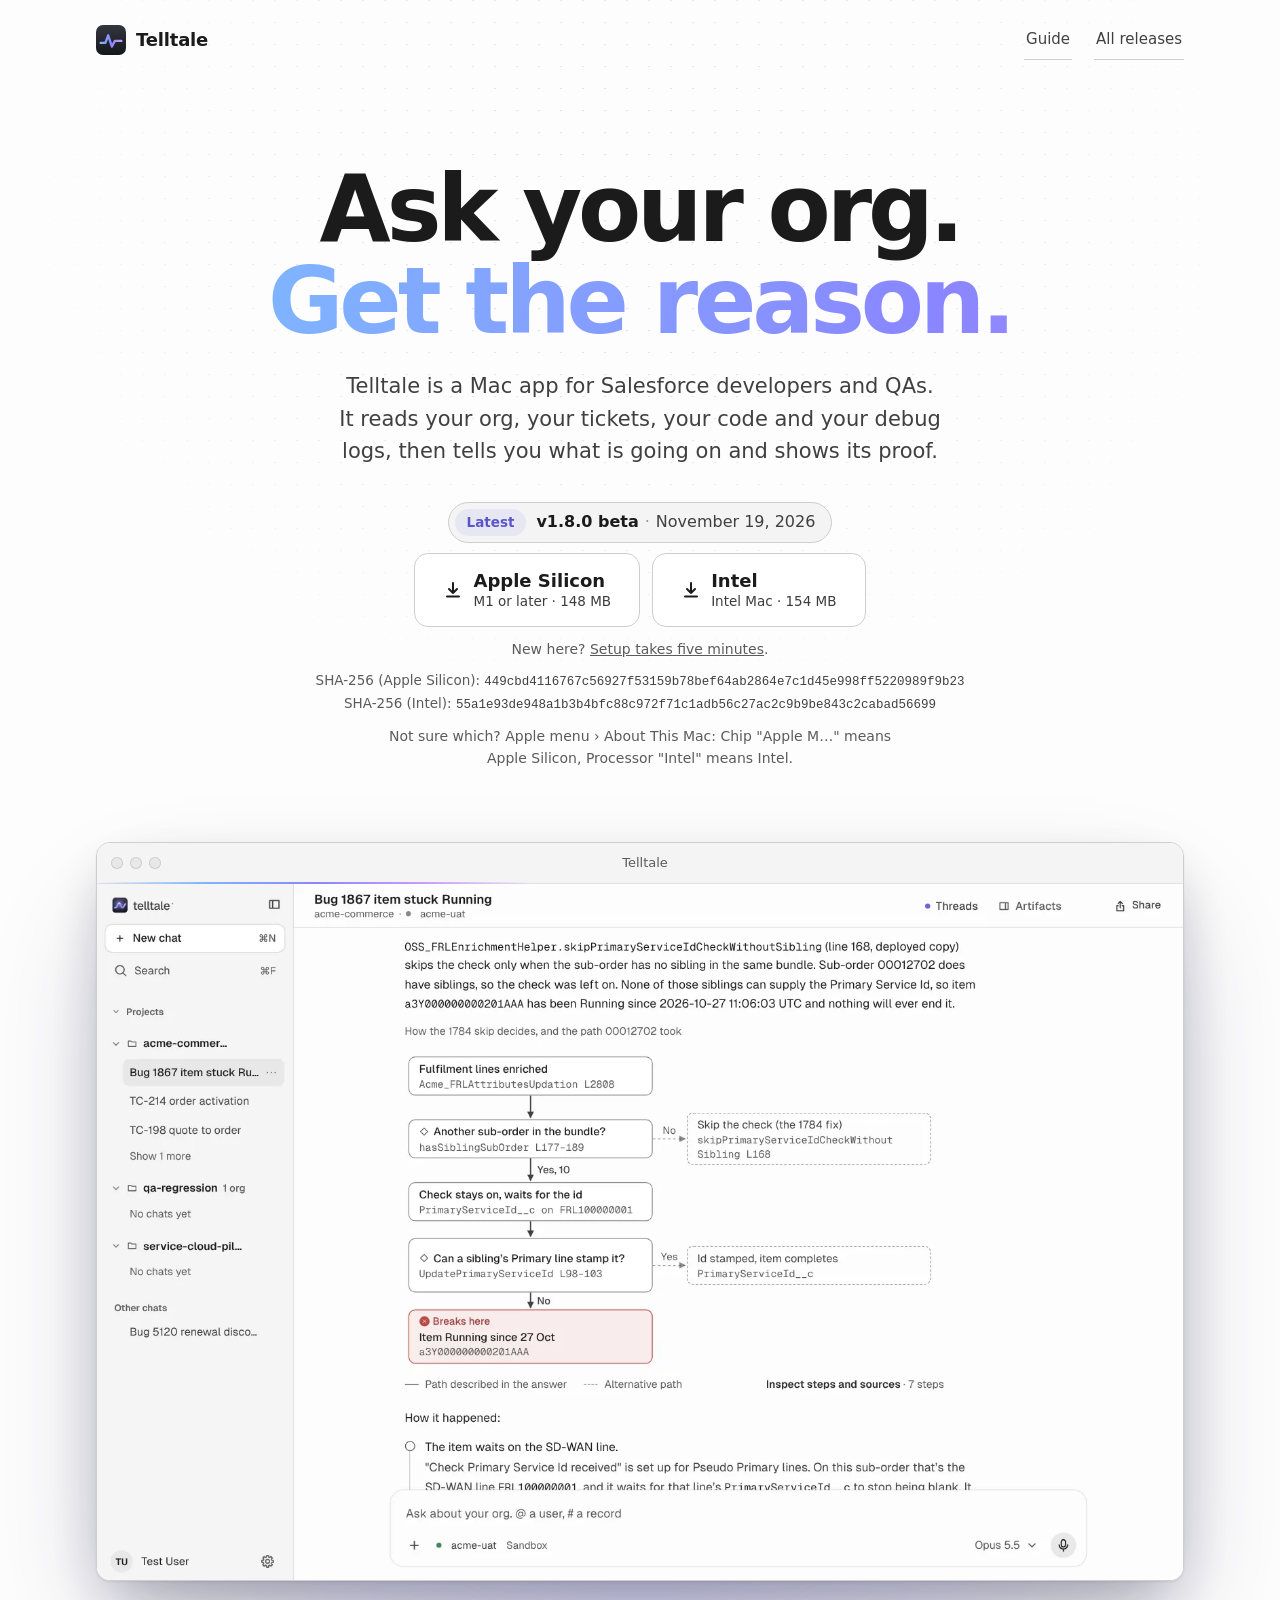
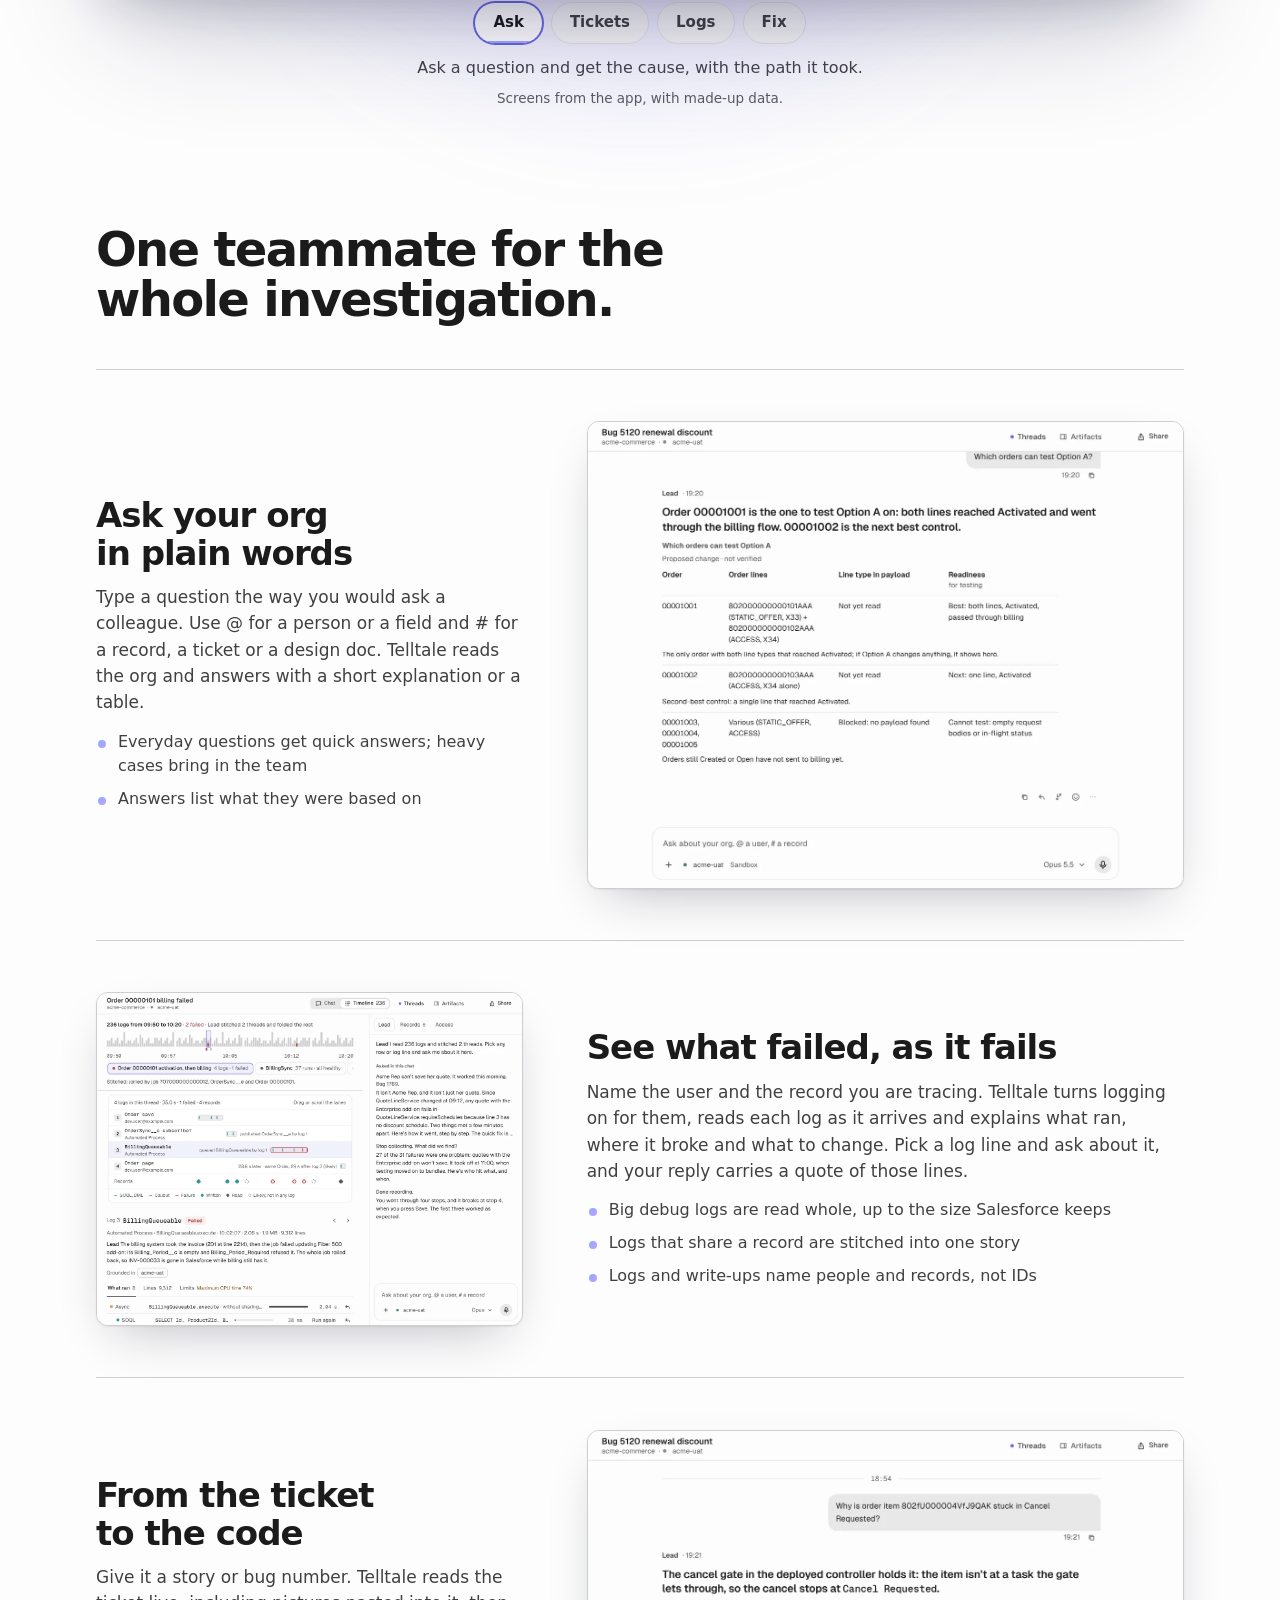
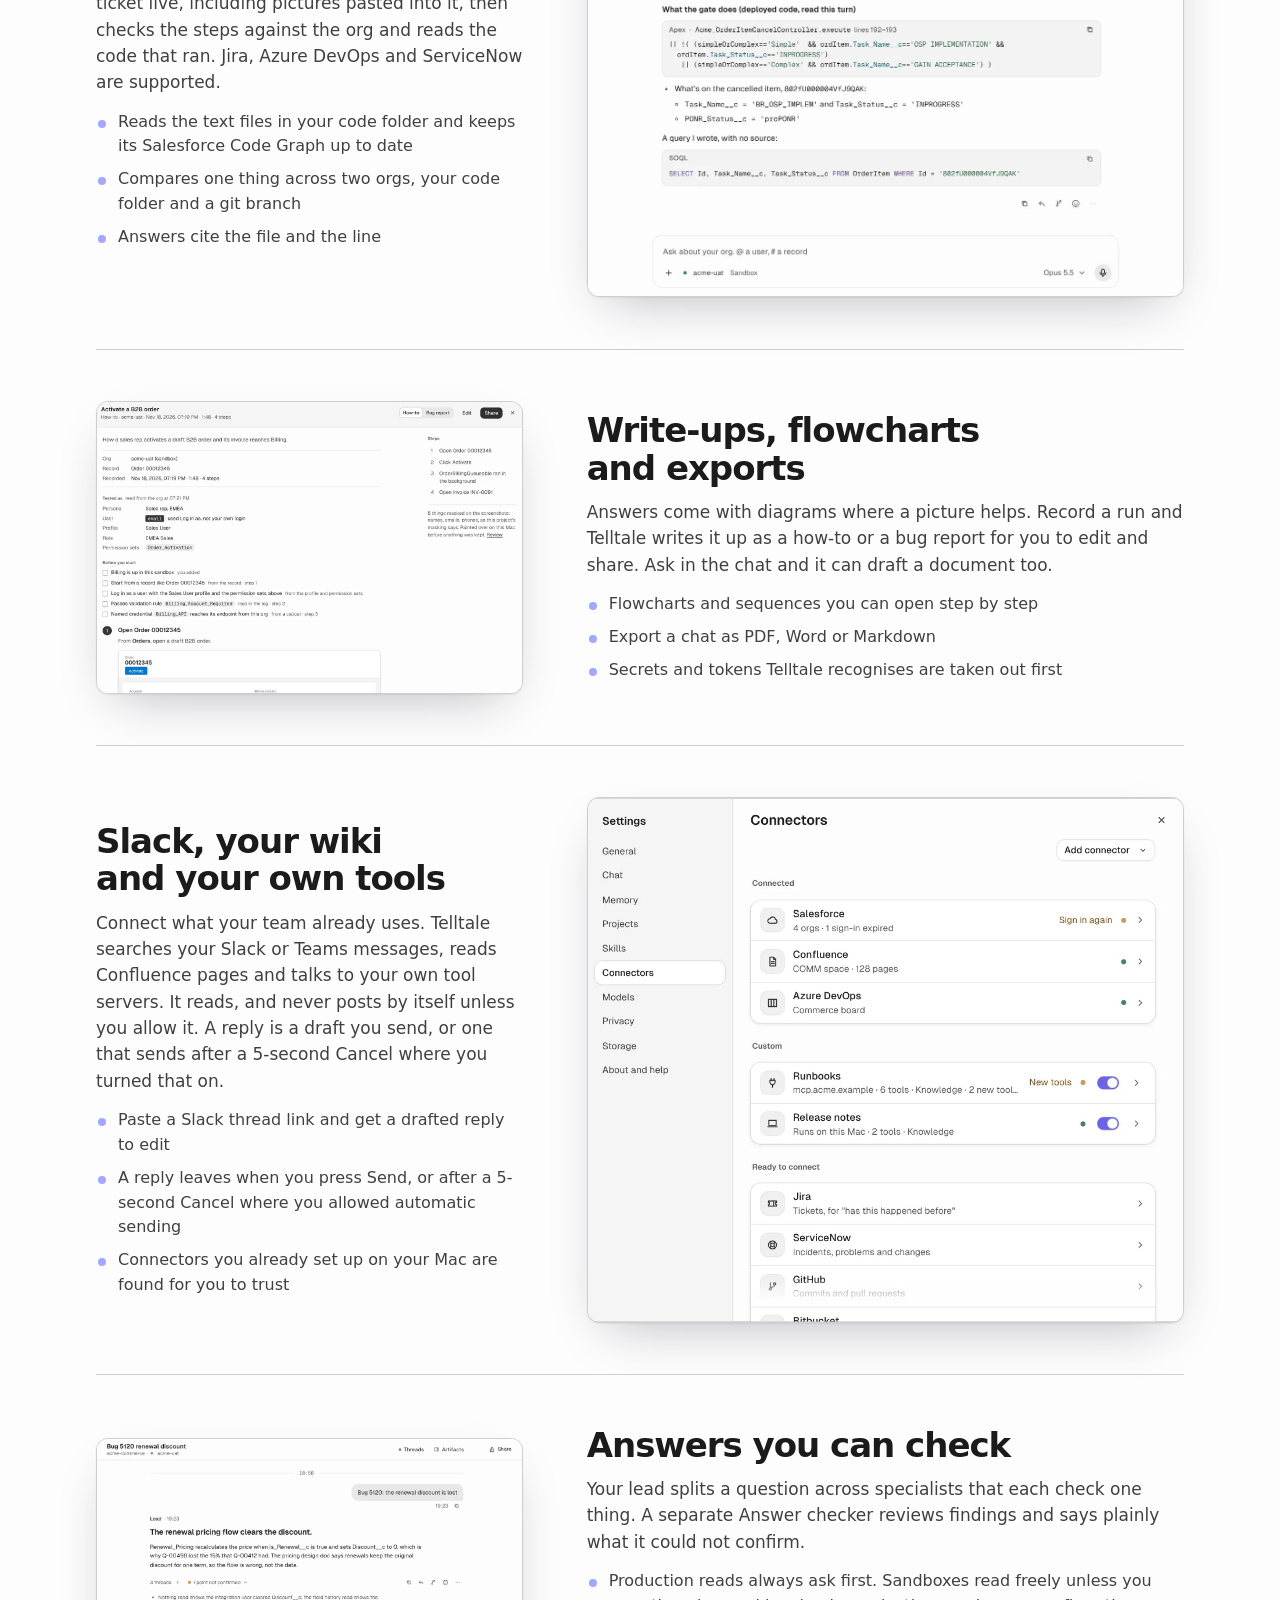
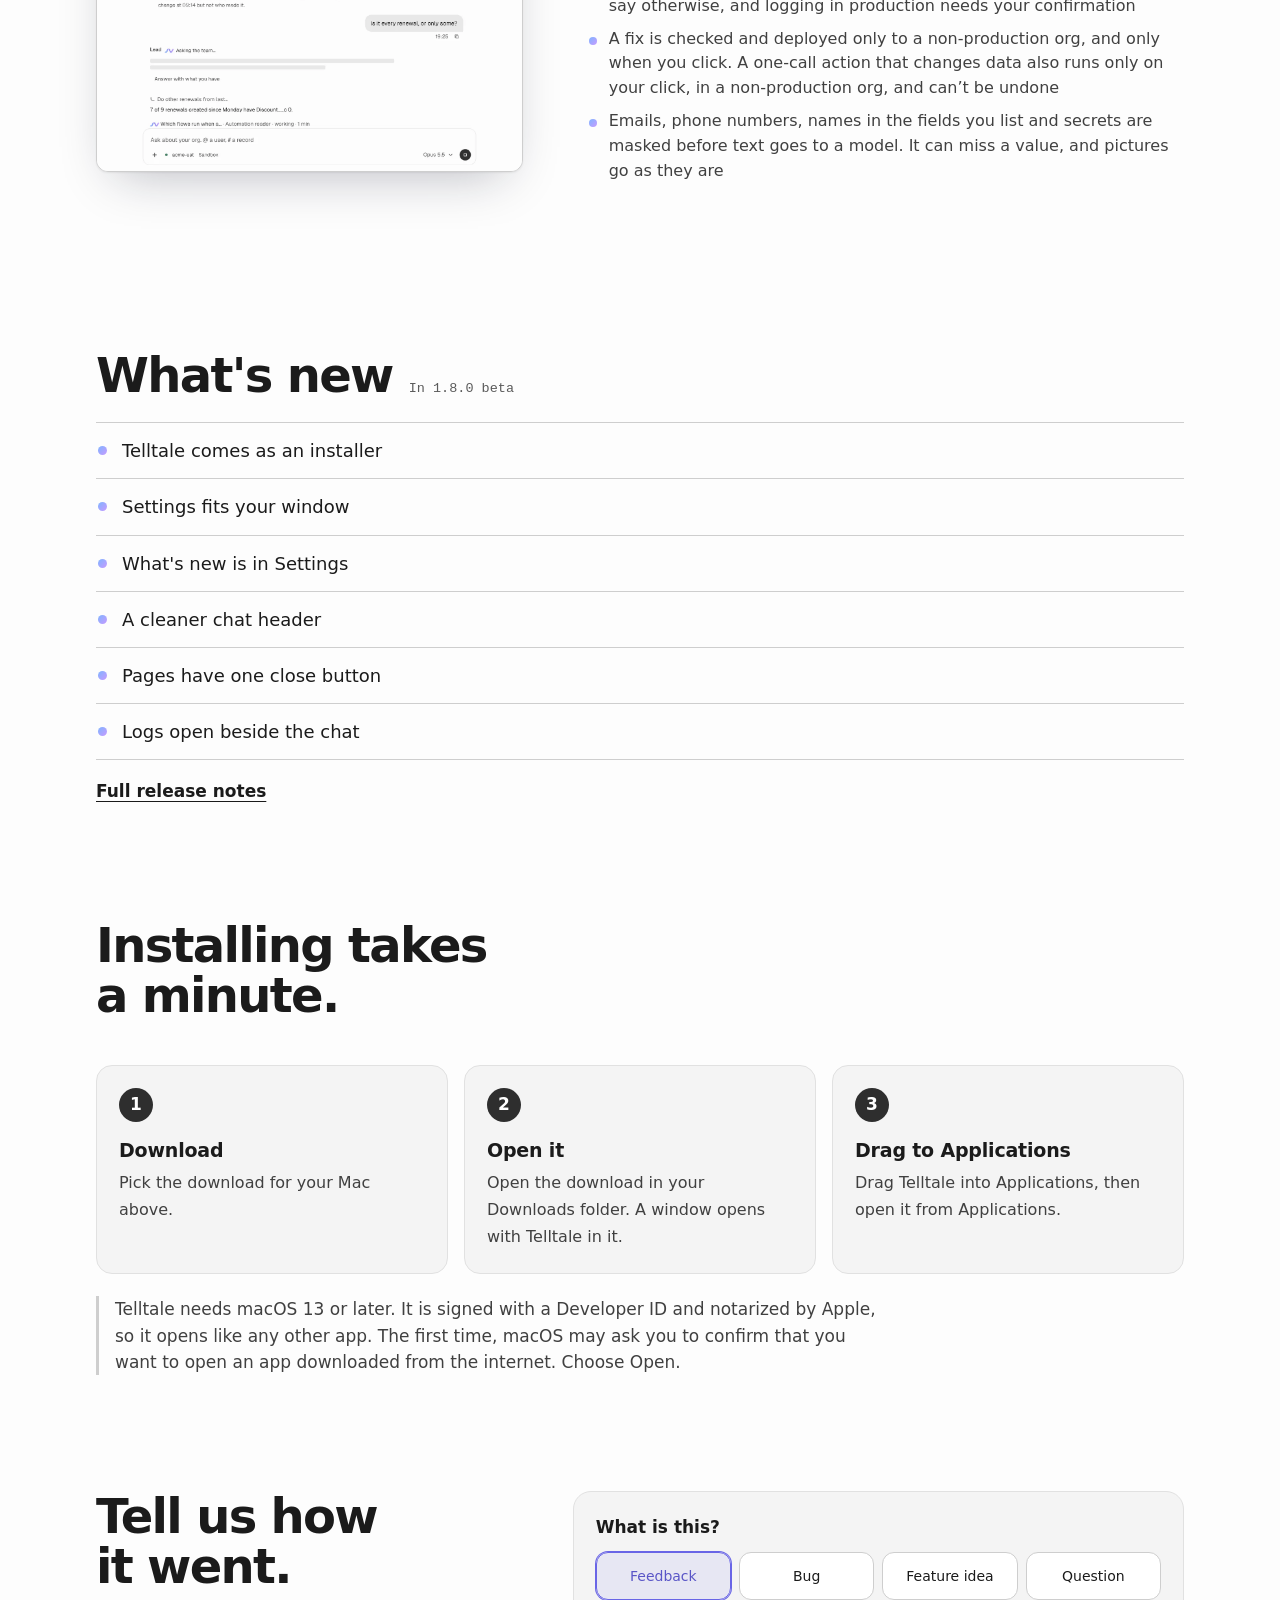
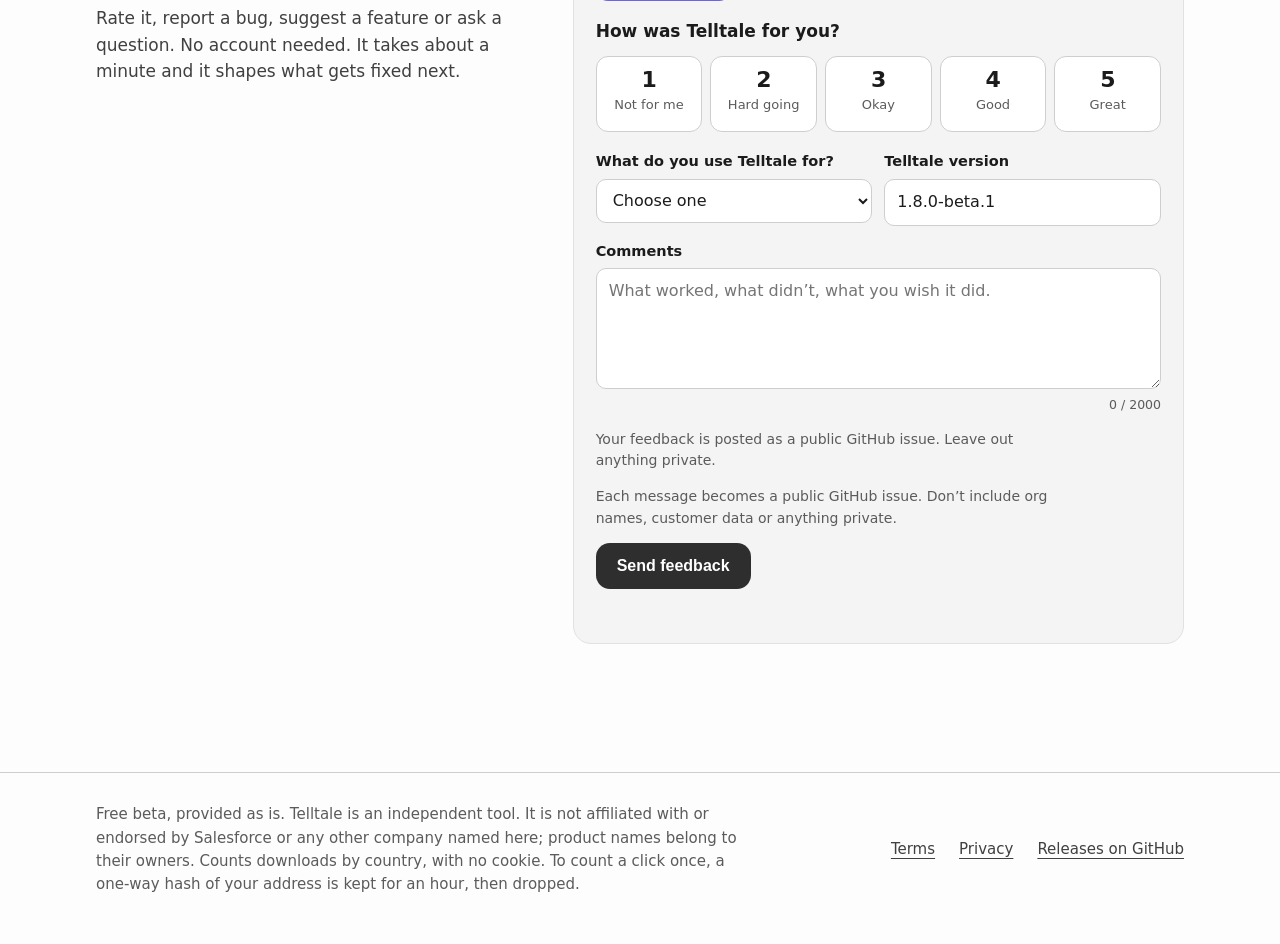
==== commit ea319768: "Merge branch 'main' of https://github.com/ryanStark24/telltale-releases into claude/project-thread-i" ====
--- a/docs/index.html
+++ b/docs/index.html
@@ -57,6 +57,7 @@
 header.top{display:flex;align-items:center;justify-content:space-between;padding:20px 0}
 .brand{display:flex;align-items:center;gap:10px;font-weight:650;font-size:18px;letter-spacing:-.01em;text-decoration:none}
 .brand svg{width:30px;height:30px;display:block}
+.toplinks{display:flex;gap:22px;align-items:center}
 .toplink{font-size:15px;color:var(--fg-2);text-decoration:none;padding:8px 2px;border-bottom:1px solid var(--line)}
 .toplink:hover{color:var(--fg);border-color:var(--fg)}
 
@@ -238,7 +239,7 @@
       <svg viewBox="0 0 64 64" aria-hidden="true"><defs><linearGradient id="bg1" x1="0" y1="0" x2="1" y2="0"><stop offset="0" stop-color="#7FB4FF"/><stop offset=".5" stop-color="#8A86FF"/><stop offset="1" stop-color="#C79BFF"/></linearGradient><linearGradient id="bg2" x1="0" y1="0" x2="0" y2="1"><stop offset="0" stop-color="#34363F"/><stop offset="1" stop-color="#16171B"/></linearGradient></defs><rect width="64" height="64" rx="15" fill="url(#bg2)"/><path d="M10 38h10l6-16 8 24 6-12h14" fill="none" stroke="url(#bg1)" stroke-width="5" stroke-linecap="round" stroke-linejoin="round"/></svg>
       Telltale
     </a>
-    <a class="toplink" href="https://github.com/ryanStark24/telltale-releases/releases">All releases</a>
+    <nav class="toplinks" aria-label="Site"><a class="toplink" href="guide/">Guide</a><a class="toplink" href="https://github.com/ryanStark24/telltale-releases/releases">All releases</a></nav>
   </header>
 
   <main id="top">
@@ -254,6 +255,7 @@
         </div>
         <p class="alt" id="dl-all" hidden><a href="https://github.com/ryanStark24/telltale-releases/releases">All releases on GitHub</a></p>
         <!--/baked:cta-->
+        <p class="hint">New here? <a href="guide/">Setup takes five minutes</a>.</p>
         <div class="sums" id="dl-sums" hidden></div>
         <p class="hint" id="dl-hint" hidden>Not sure which? Apple menu › About This Mac: Chip "Apple M…" means Apple Silicon, Processor "Intel" means Intel.</p>
         <noscript><p class="hint">Not sure which? Apple menu › About This Mac: Chip "Apple M…" means Apple Silicon, Processor "Intel" means Intel.</p><p class="alt"><a href="https://github.com/ryanStark24/telltale-releases/releases">All releases on GitHub</a></p></noscript>
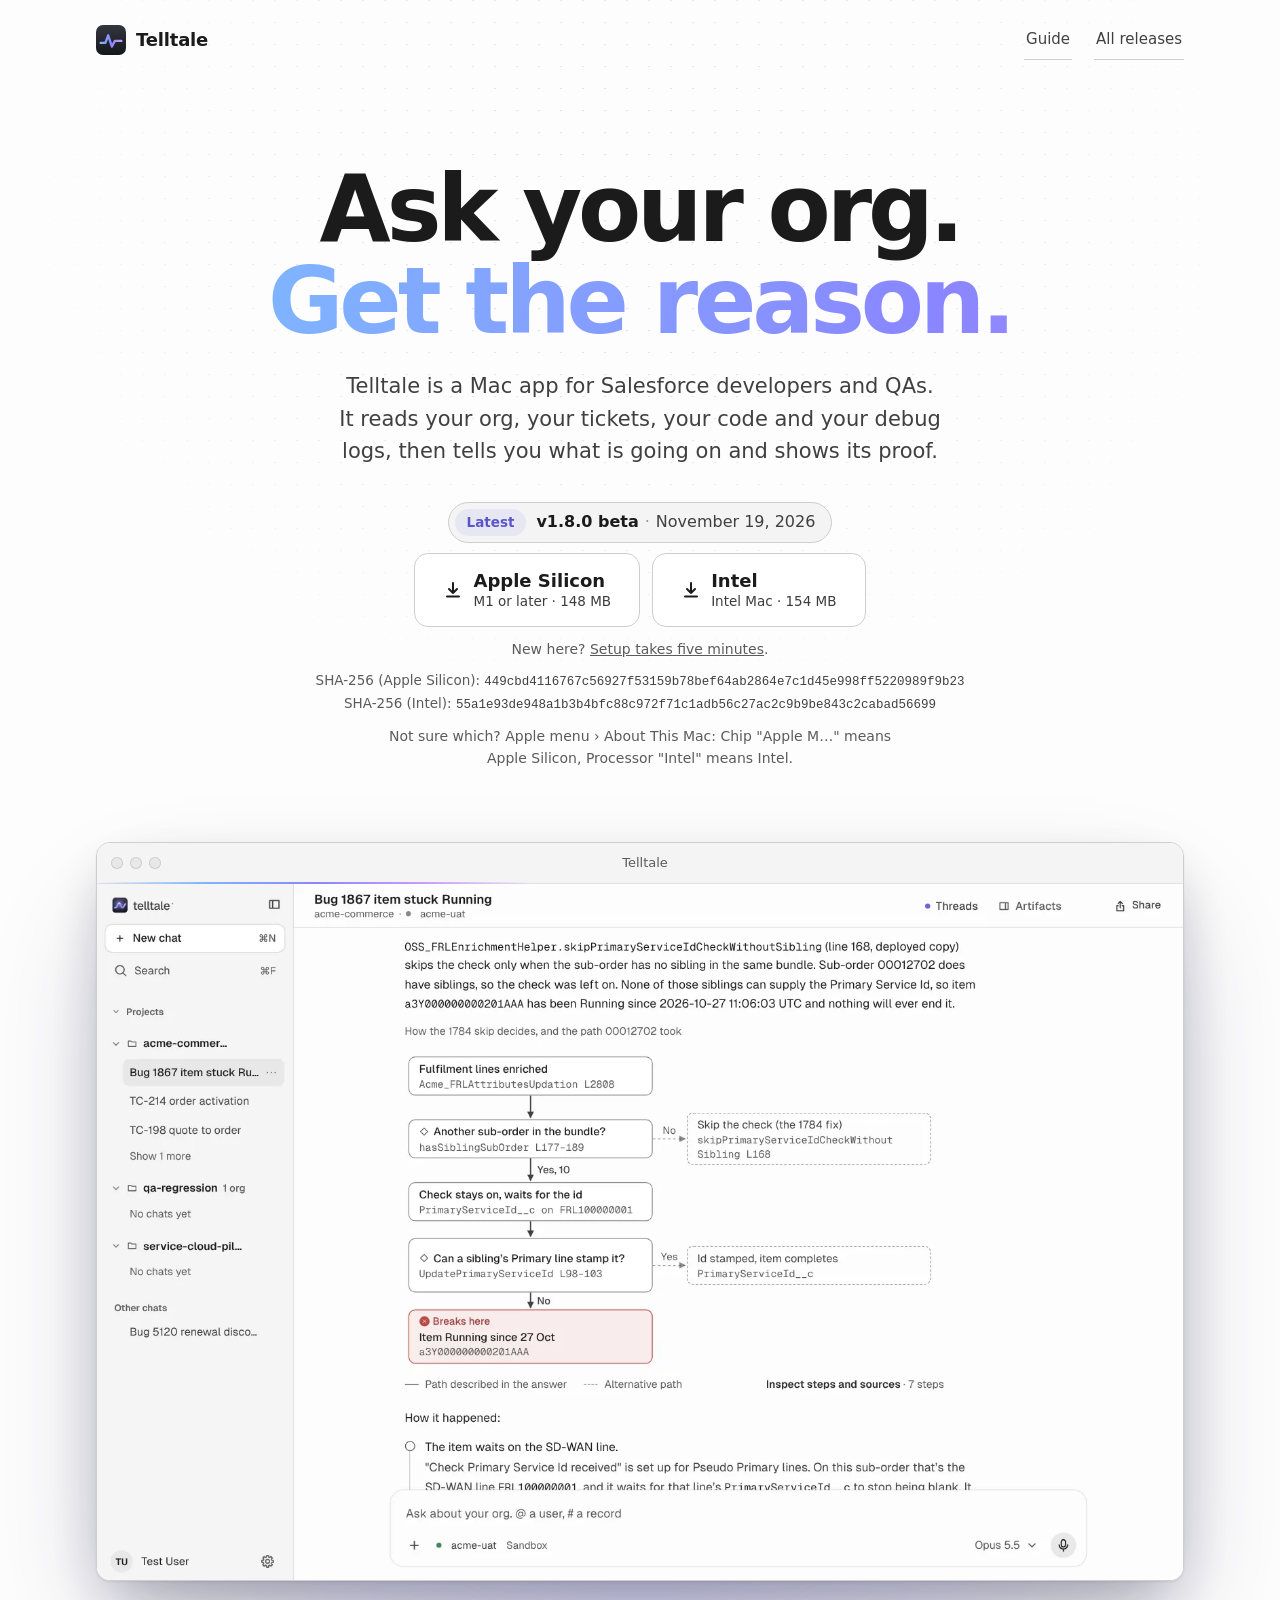
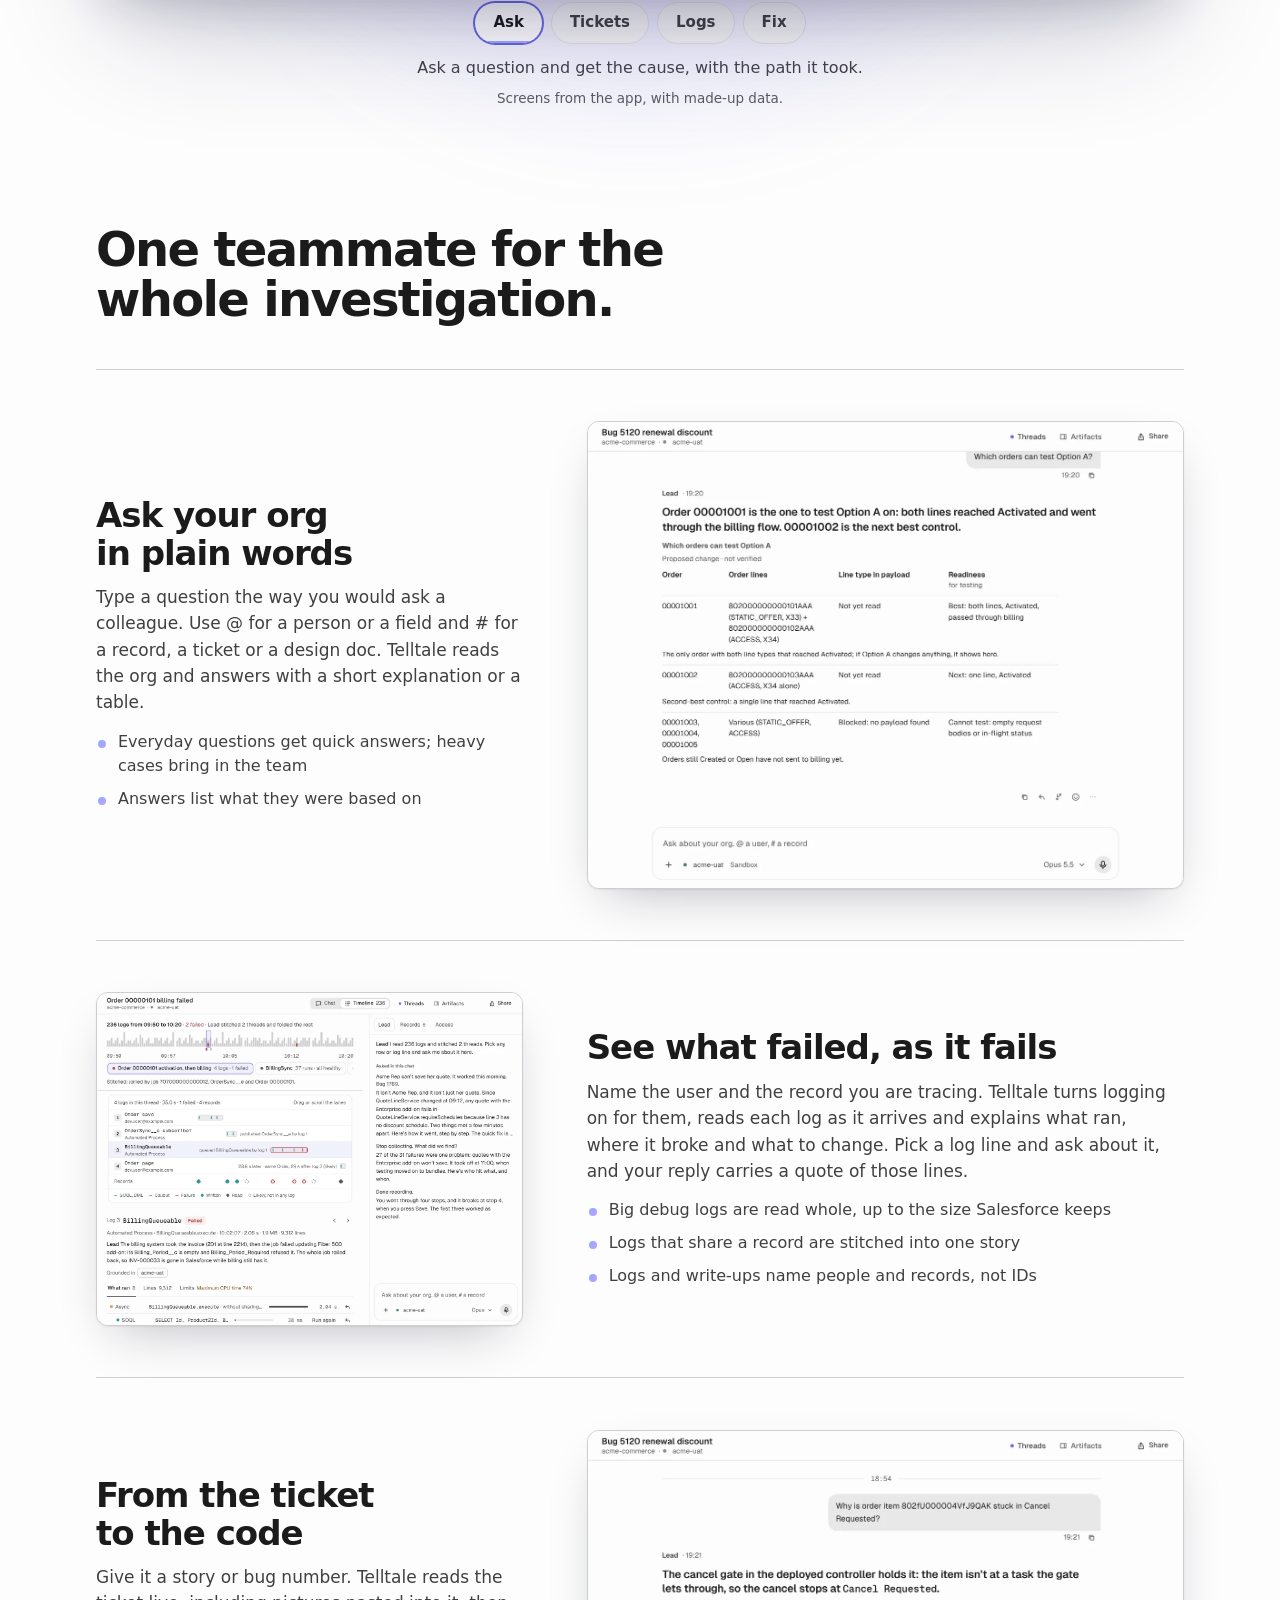
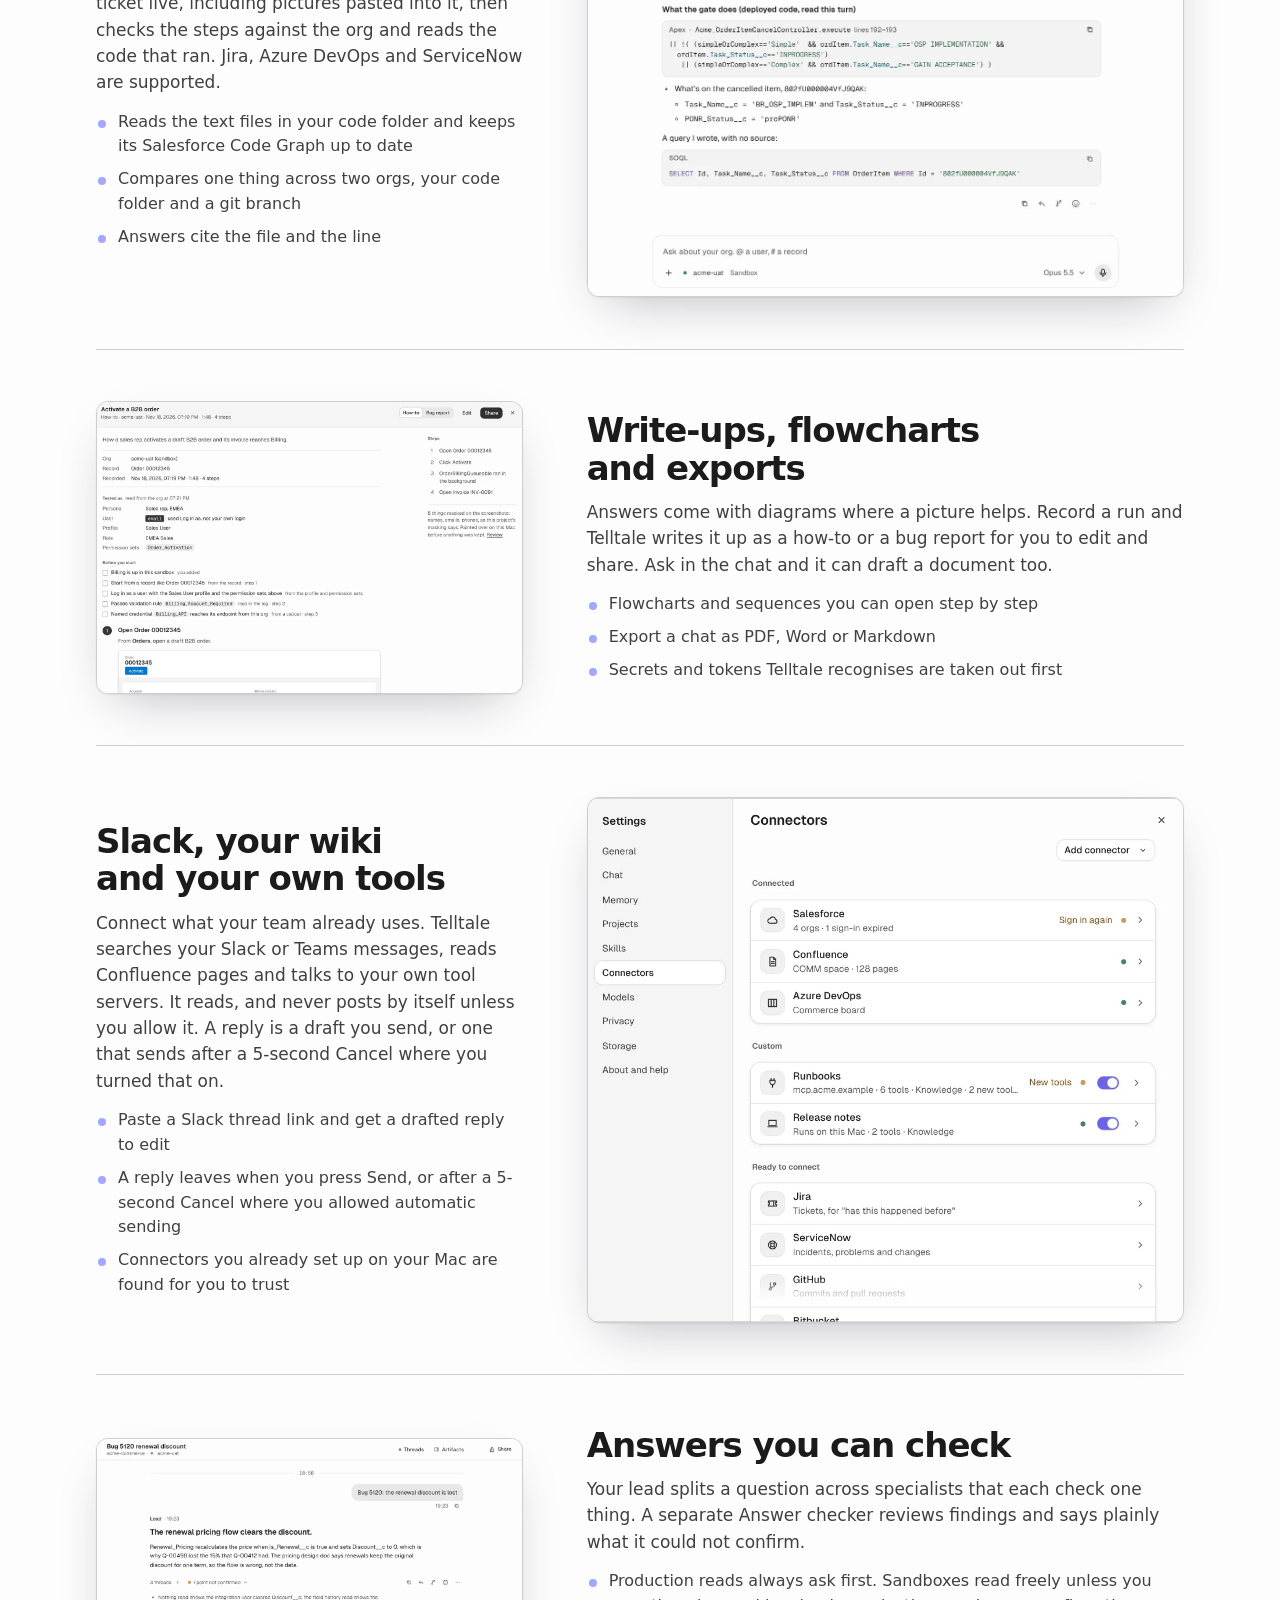
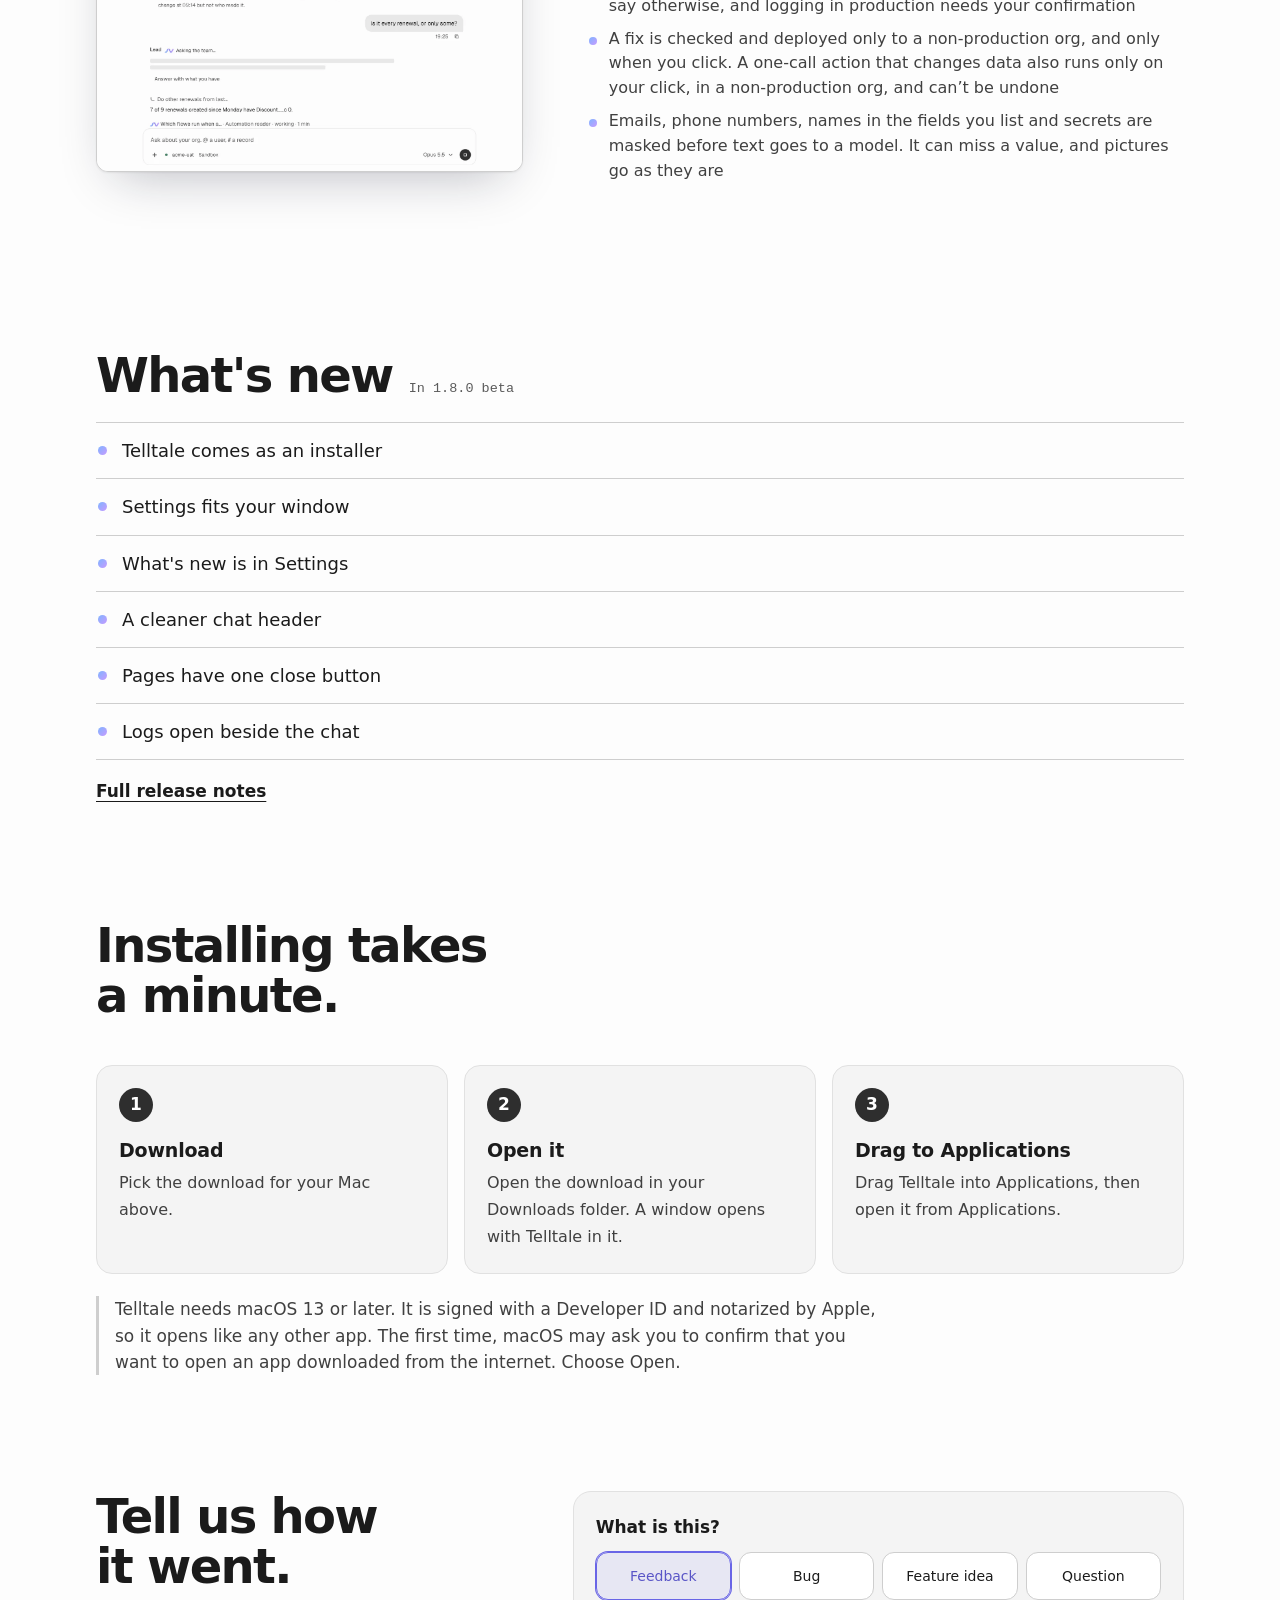
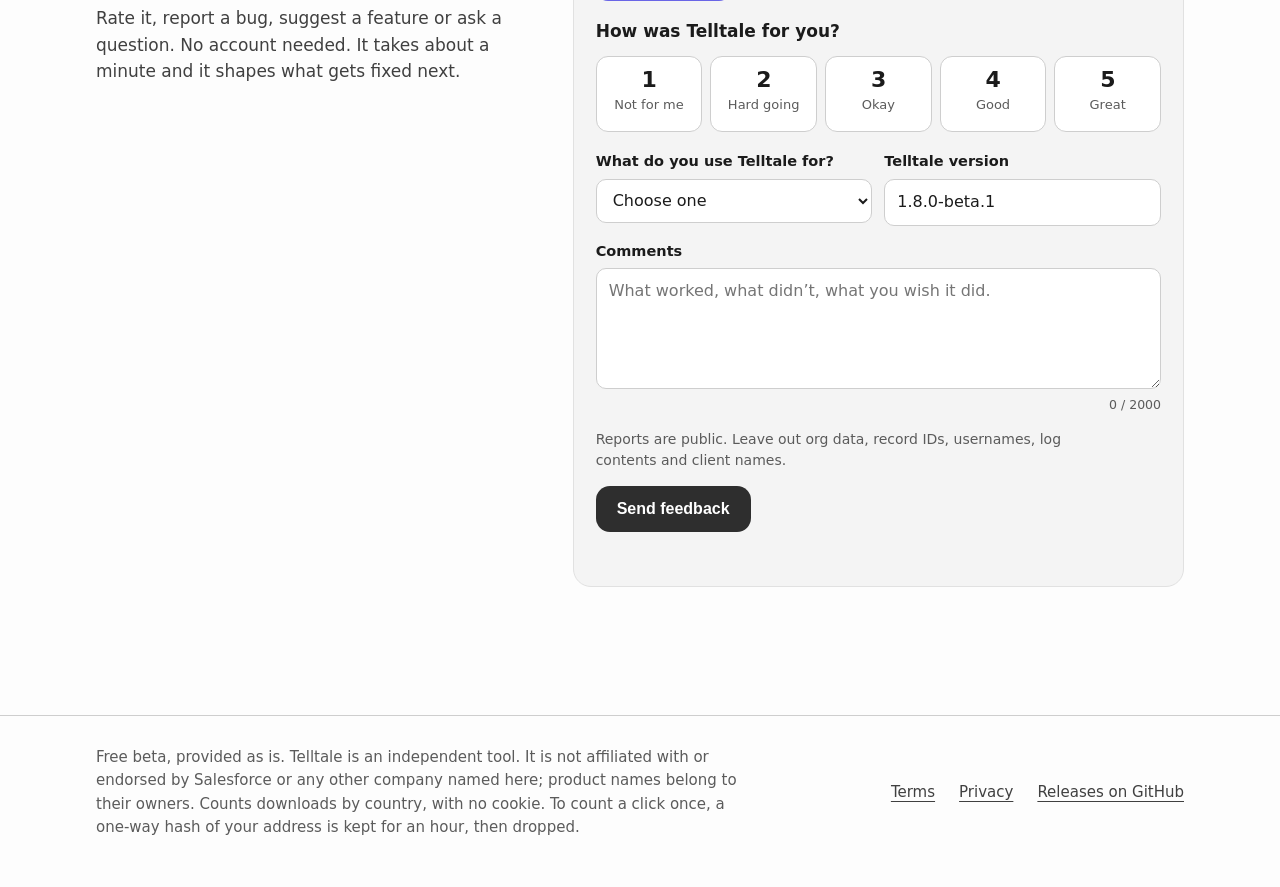
==== commit 28602a3a: "Warn beside the feedback form that reports are public Co-Authored-By: Claude Opus 5.5 <noreply@anthr" ====
--- a/docs/index.html
+++ b/docs/index.html
@@ -339,17 +339,16 @@
                 <div class="fld"><label for="fb-ver">Telltale version</label><input id="fb-ver" name="version" type="text" inputmode="text" autocomplete="off" placeholder="Shown in Settings › About" maxlength="20"></div>
               </div>
               <div class="fld"><label for="fb-msg" id="fb-msg-l">Comments</label>
-                <textarea id="fb-msg" name="comments" rows="4" maxlength="2000" required placeholder="What worked, what didn’t, what you wish it did."></textarea>
+                <textarea id="fb-msg" aria-describedby="fb-warn" name="comments" rows="4" maxlength="2000" required placeholder="What worked, what didn’t, what you wish it did."></textarea>
                 <span class="count" id="fb-count" aria-hidden="true">0 / 2000</span></div>
-              <p class="fb-note">Your feedback is posted as a public GitHub issue. Leave out anything private.</p>
+              <p class="fb-note" id="fb-warn">Reports are public. Leave out org data, record IDs, usernames, log contents and client names.</p>
               <div class="hp" aria-hidden="true"><label>Leave this empty<input type="text" name="website" id="fb-hp" tabindex="-1" autocomplete="off"></label></div>
-              <p class="priv">Each message becomes a public GitHub issue. Don’t include org names, customer data or anything private.</p>
               <div id="ts-box"></div>
               <button class="btn quiet" id="fb-send" type="submit">Send feedback</button>
             </div>
             <p class="status" id="fb-status" role="status" aria-live="polite"></p>
           </form>
-          <div id="fb-thanks" class="thanks" hidden tabindex="-1"><b>Thank you.</b><span id="fb-thanks-text">Your feedback was sent.</span> <a id="fb-issue" href="#" hidden>See it on GitHub</a></div>
+          <div id="fb-thanks" class="thanks" hidden tabindex="-1"><b>Thank you.</b><span id="fb-thanks-text">Your feedback was sent. It is public on GitHub.</span> <a id="fb-issue" href="#" hidden>See it on GitHub</a></div>
           <p class="gh" id="fb-gh"><a class="btn quiet" id="fb-link" href="https://github.com/ryanStark24/telltale-releases/issues/new?template=feedback.yml">Open an issue on GitHub</a></p>
         </div>
       </div>
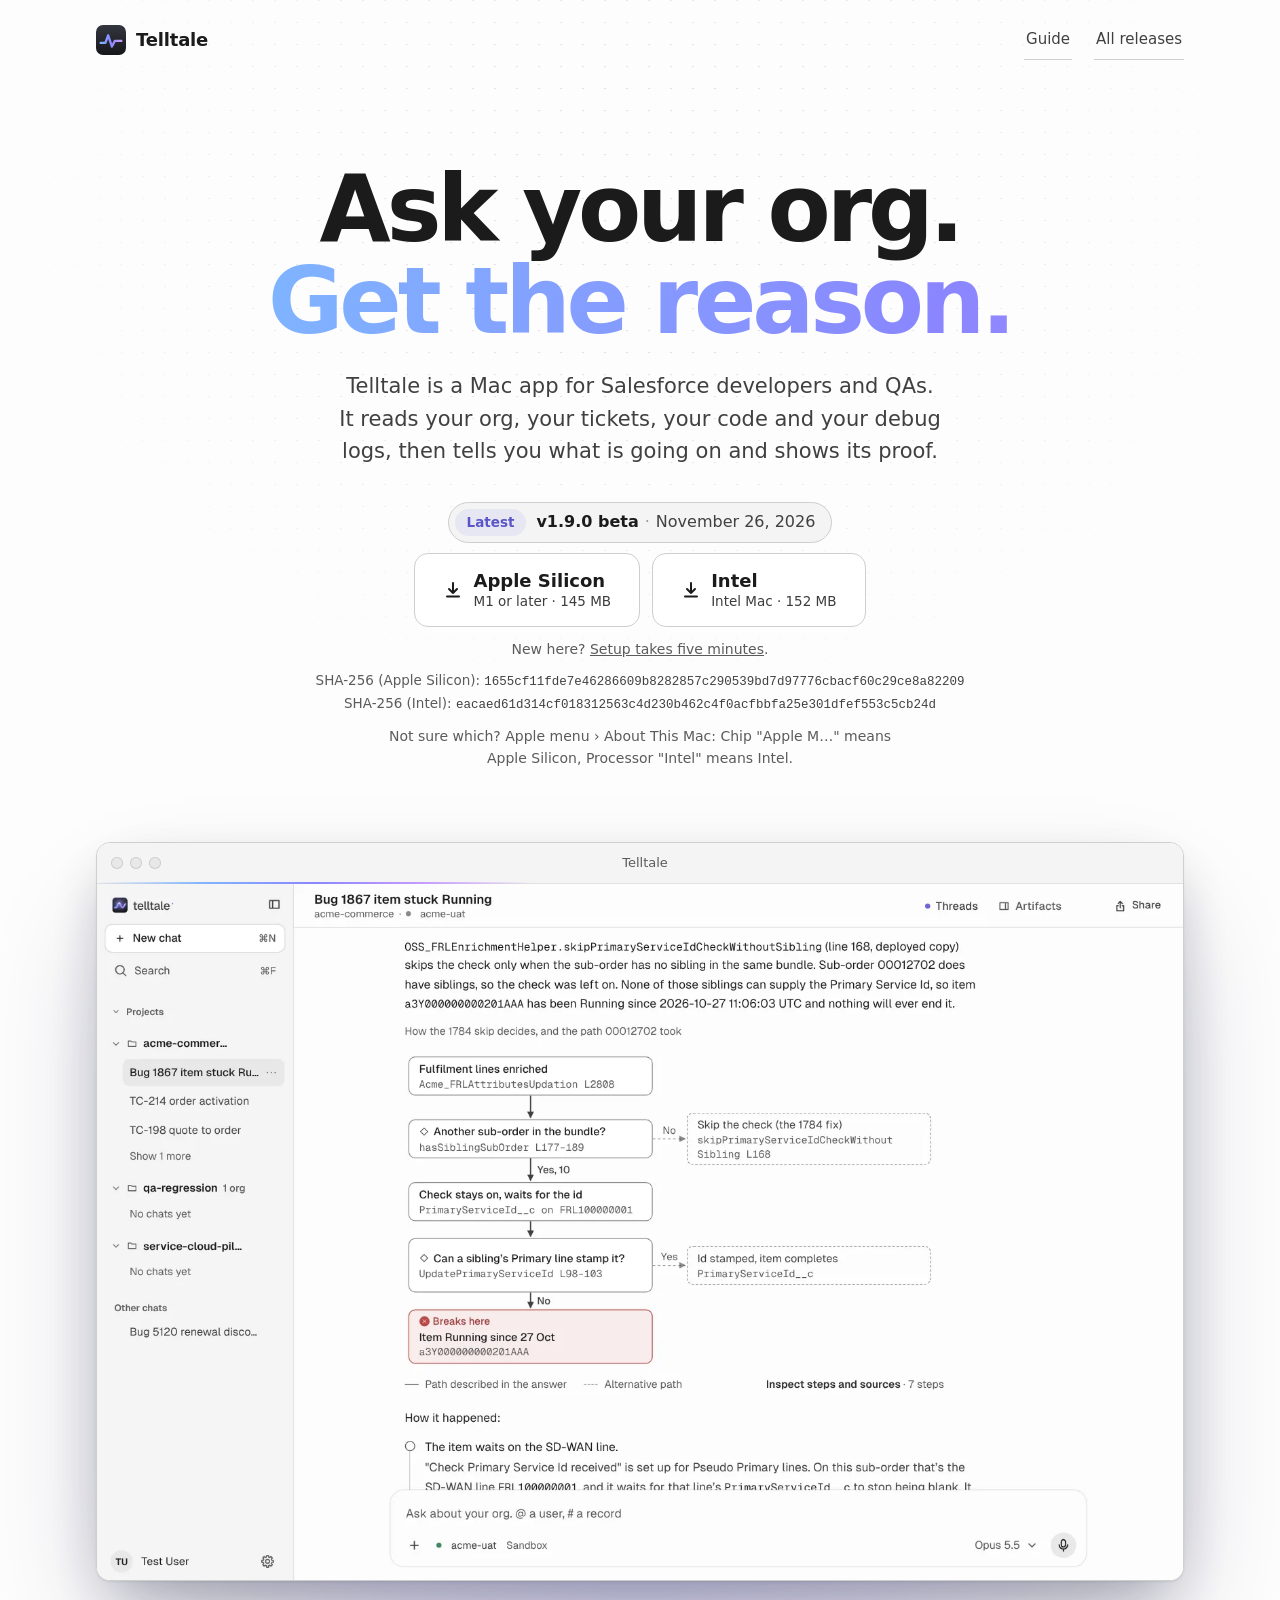
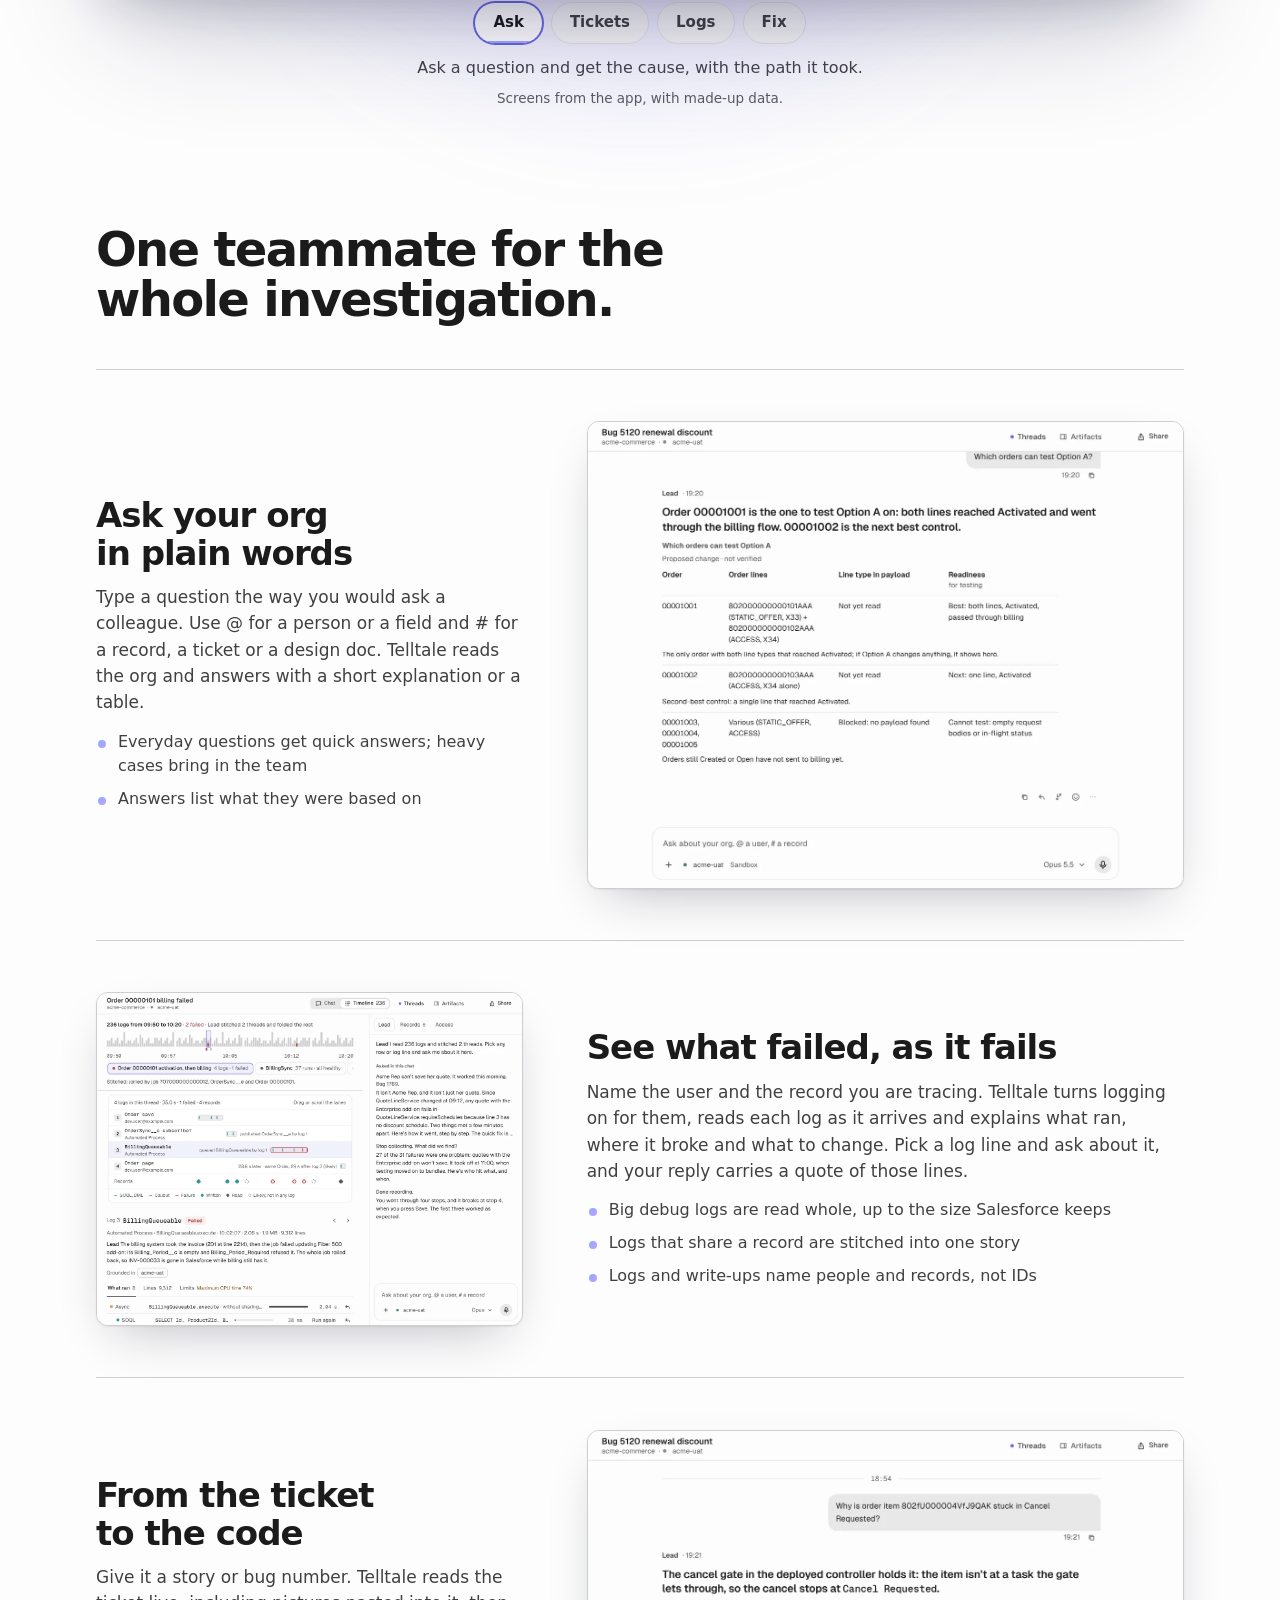
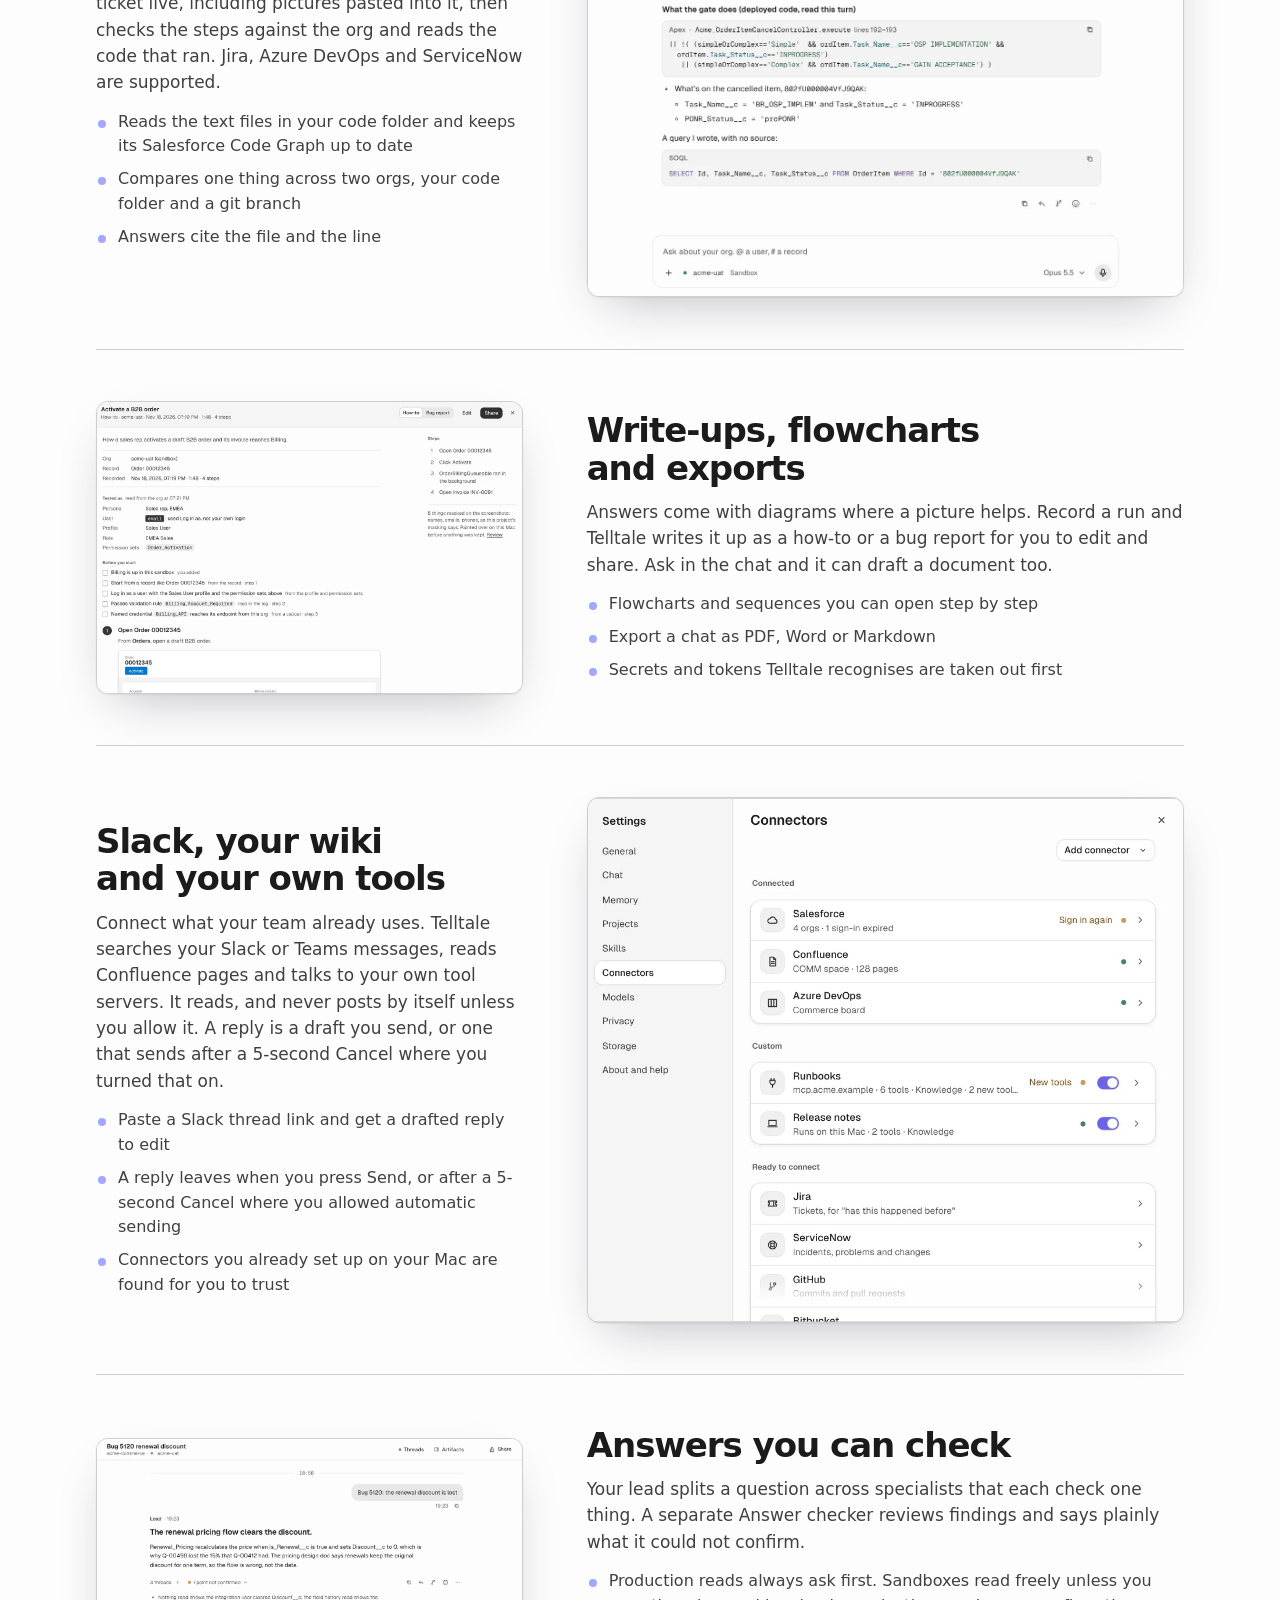
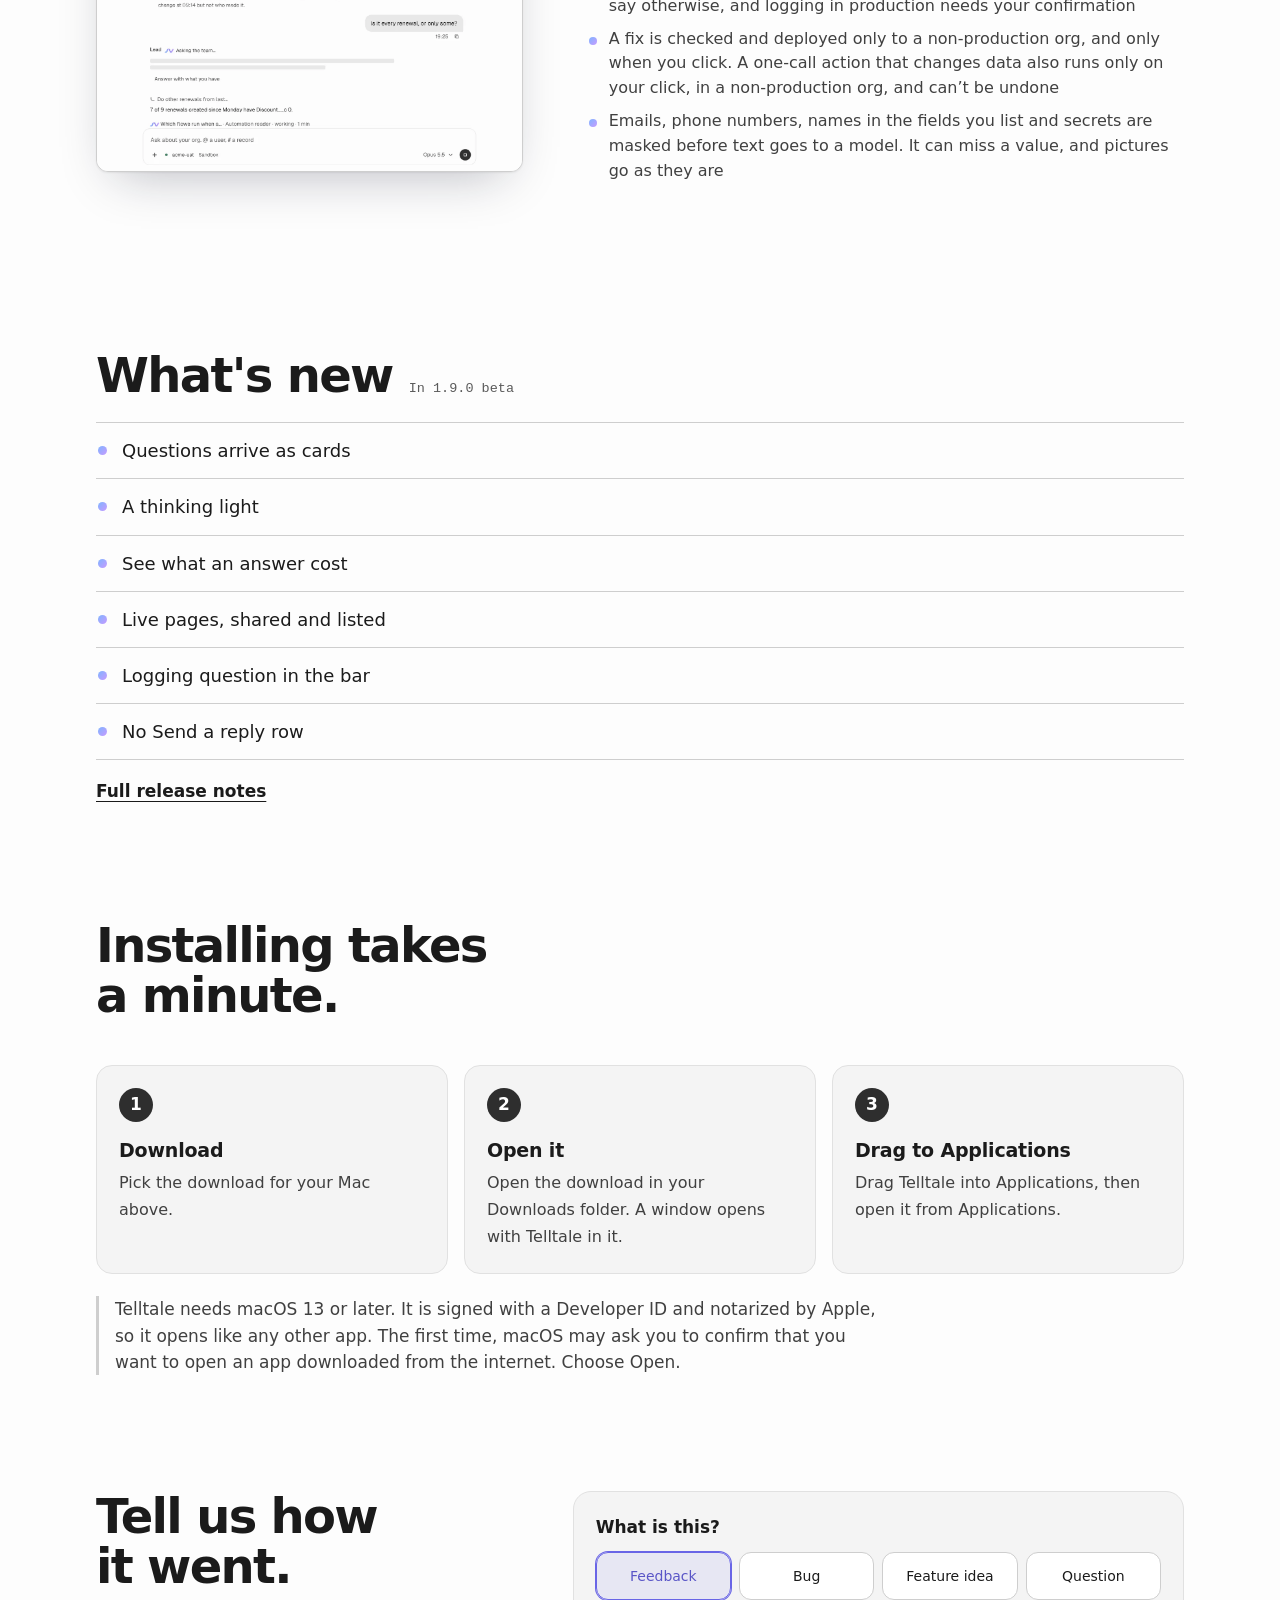
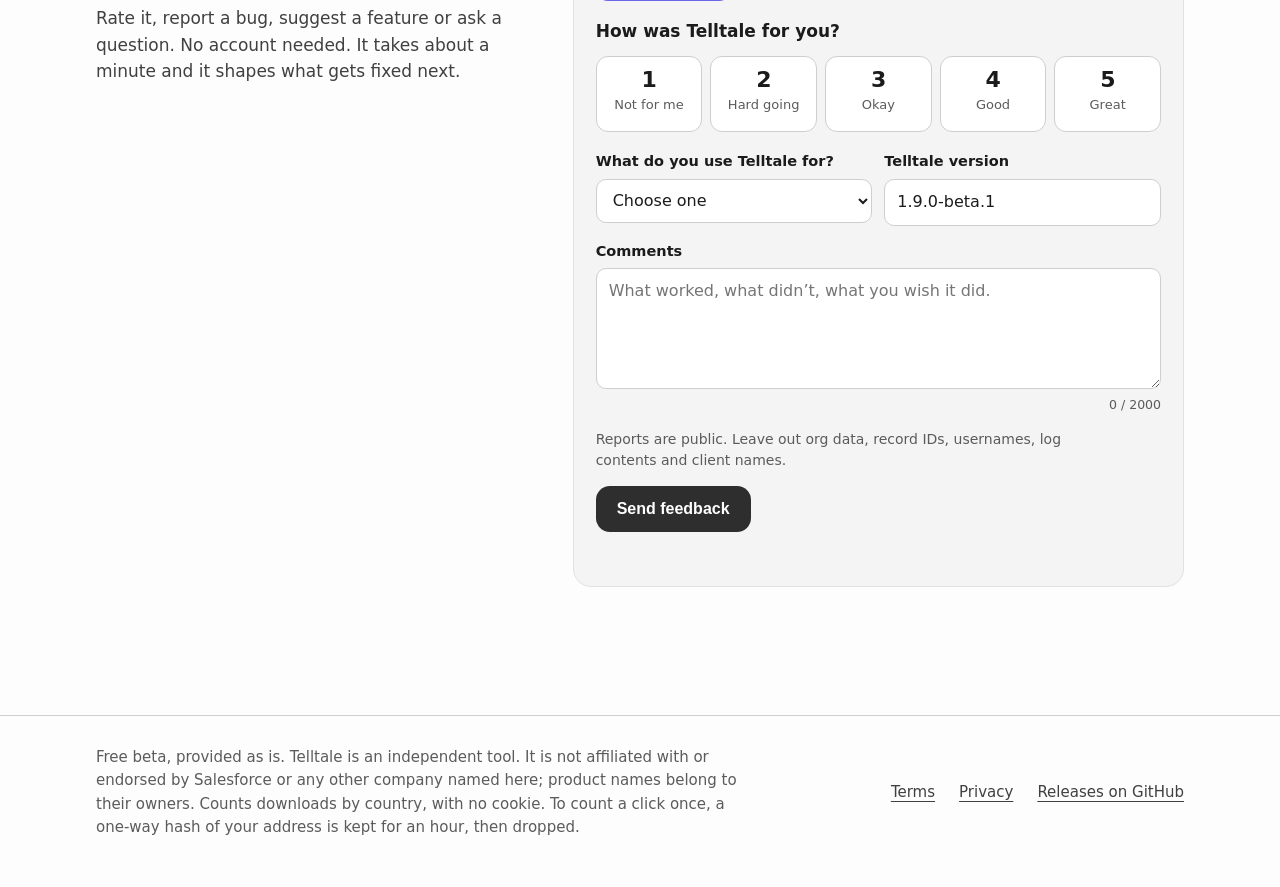
==== commit 50d49592: "Download page: bake 1.9.0-beta.1 as the latest release Fallback links, version line and baked-releas" ====
--- a/docs/index.html
+++ b/docs/index.html
@@ -248,10 +248,10 @@
       <p class="lede">Telltale is a Mac app for Salesforce developers and QAs. It reads your org, your tickets, your code and your debug logs, then tells you what is going on and shows its proof.</p>
       <div class="cta" id="download">
         <!--baked:cta-->
-        <p class="latest" id="dl-latest"><span class="pill">Latest</span><b>v1.8.0 beta</b><span class="sep">·</span>November 19, 2026</p>
+        <p class="latest" id="dl-latest"><span class="pill">Latest</span><b>v1.9.0 beta</b><span class="sep">·</span>November 26, 2026</p>
         <div class="dls" id="dls">
-          <a class="btn" id="dl-arm" href="https://github.com/ryanStark24/telltale-releases/releases/download/v1.8.0-beta.1/Telltale-1.8.0-beta.1-mac-AppleSilicon-arm64.dmg" data-dl="arm64" data-ver="1.8.0-beta"><svg viewBox="0 0 20 20" fill="none" stroke="currentColor" stroke-width="2" stroke-linecap="round" stroke-linejoin="round" aria-hidden="true"><path d="M10 3v10m0 0 4-4m-4 4L6 9M4 16.5h12"/></svg><span class="bt"><span class="bl">Apple Silicon</span><small>M1 or later · 148 MB</small></span></a>
-          <a class="btn sec" id="dl-intel" href="https://github.com/ryanStark24/telltale-releases/releases/download/v1.8.0-beta.1/Telltale-1.8.0-beta.1-mac-Intel-x64.dmg" data-dl="x64" data-ver="1.8.0-beta"><svg viewBox="0 0 20 20" fill="none" stroke="currentColor" stroke-width="2" stroke-linecap="round" stroke-linejoin="round" aria-hidden="true"><path d="M10 3v10m0 0 4-4m-4 4L6 9M4 16.5h12"/></svg><span class="bt"><span class="bl">Intel</span><small>Intel Mac · 154 MB</small></span></a>
+          <a class="btn" id="dl-arm" href="https://github.com/ryanStark24/telltale-releases/releases/download/v1.9.0-beta.1/Telltale-1.9.0-beta.1-mac-AppleSilicon-arm64.dmg" data-dl="arm64" data-ver="1.9.0-beta"><svg viewBox="0 0 20 20" fill="none" stroke="currentColor" stroke-width="2" stroke-linecap="round" stroke-linejoin="round" aria-hidden="true"><path d="M10 3v10m0 0 4-4m-4 4L6 9M4 16.5h12"/></svg><span class="bt"><span class="bl">Apple Silicon</span><small>M1 or later · 145 MB</small></span></a>
+          <a class="btn sec" id="dl-intel" href="https://github.com/ryanStark24/telltale-releases/releases/download/v1.9.0-beta.1/Telltale-1.9.0-beta.1-mac-Intel-x64.dmg" data-dl="x64" data-ver="1.9.0-beta"><svg viewBox="0 0 20 20" fill="none" stroke="currentColor" stroke-width="2" stroke-linecap="round" stroke-linejoin="round" aria-hidden="true"><path d="M10 3v10m0 0 4-4m-4 4L6 9M4 16.5h12"/></svg><span class="bt"><span class="bl">Intel</span><small>Intel Mac · 152 MB</small></span></a>
         </div>
         <p class="alt" id="dl-all" hidden><a href="https://github.com/ryanStark24/telltale-releases/releases">All releases on GitHub</a></p>
         <!--/baked:cta-->
@@ -382,7 +382,7 @@
   </div>
 </footer>
 
-<script type="application/json" id="baked-release">{"tag_name":"v1.8.0-beta.1","published_at":"2026-11-19T02:50:50Z","html_url":"https://github.com/ryanStark24/telltale-releases/releases/tag/v1.8.0-beta.1","prerelease":false,"assets":[{"name":"Telltale-1.8.0-beta.1-mac-AppleSilicon-arm64.dmg","size":155185892,"browser_download_url":"https://github.com/ryanStark24/telltale-releases/releases/download/v1.8.0-beta.1/Telltale-1.8.0-beta.1-mac-AppleSilicon-arm64.dmg","digest":"sha256:449cbd4116767c56927f53159b78bef64ab2864e7c1d45e998ff5220989f9b23"},{"name":"Telltale-1.8.0-beta.1-mac-AppleSilicon-arm64.zip","size":136720098,"browser_download_url":"https://github.com/ryanStark24/telltale-releases/releases/download/v1.8.0-beta.1/Telltale-1.8.0-beta.1-mac-AppleSilicon-arm64.zip","digest":"sha256:0c7f0fed68128ee60beeaa49ba4273bc02fbf5e78c7867da9a3eb98ee5455f37"},{"name":"Telltale-1.8.0-beta.1-mac-Intel-x64.dmg","size":161545396,"browser_download_url":"https://github.com/ryanStark24/telltale-releases/releases/download/v1.8.0-beta.1/Telltale-1.8.0-beta.1-mac-Intel-x64.dmg","digest":"sha256:55a1e93de948a1b3b4bfc88c972f71c1adb56c27ac2c9b9be843c2cabad56699"},{"name":"Telltale-1.8.0-beta.1-mac-Intel-x64.zip","size":143697189,"browser_download_url":"https://github.com/ryanStark24/telltale-releases/releases/download/v1.8.0-beta.1/Telltale-1.8.0-beta.1-mac-Intel-x64.zip","digest":"sha256:89cc9284ebc8dd60bca2b3cd86b589c05141f3ee04fc15596cf617950efe8954"}]}</script>
+<script type="application/json" id="baked-release">{"tag_name":"v1.9.0-beta.1","published_at":"2026-11-26T13:30:38Z","html_url":"https://github.com/ryanStark24/telltale-releases/releases/tag/v1.9.0-beta.1","prerelease":false,"assets":[{"name":"Telltale-1.9.0-beta.1-mac-AppleSilicon-arm64.dmg","size":151627947,"browser_download_url":"https://github.com/ryanStark24/telltale-releases/releases/download/v1.9.0-beta.1/Telltale-1.9.0-beta.1-mac-AppleSilicon-arm64.dmg","digest":"sha256:1655cf11fde7e46286609b8282857c290539bd7d97776cbacf60c29ce8a82209"},{"name":"Telltale-1.9.0-beta.1-mac-AppleSilicon-arm64.zip","size":136922392,"browser_download_url":"https://github.com/ryanStark24/telltale-releases/releases/download/v1.9.0-beta.1/Telltale-1.9.0-beta.1-mac-AppleSilicon-arm64.zip","digest":"sha256:1ca5723286ef30423d7ced8d5acc409a1bcd76af3d176bcd15670efaf9078f40"},{"name":"Telltale-1.9.0-beta.1-mac-Intel-x64.dmg","size":159739765,"browser_download_url":"https://github.com/ryanStark24/telltale-releases/releases/download/v1.9.0-beta.1/Telltale-1.9.0-beta.1-mac-Intel-x64.dmg","digest":"sha256:eacaed61d314cf018312563c4d230b462c4f0acfbbfa25e301dfef553c5cb24d"},{"name":"Telltale-1.9.0-beta.1-mac-Intel-x64.zip","size":143899514,"browser_download_url":"https://github.com/ryanStark24/telltale-releases/releases/download/v1.9.0-beta.1/Telltale-1.9.0-beta.1-mac-Intel-x64.zip","digest":"sha256:c305f280b73c590b9fd1234287022cab56af6b4ee4af09db236d01cedaa8c5c8"}]}</script>
 <script src="page.js" defer></script>
 </body>
 </html>
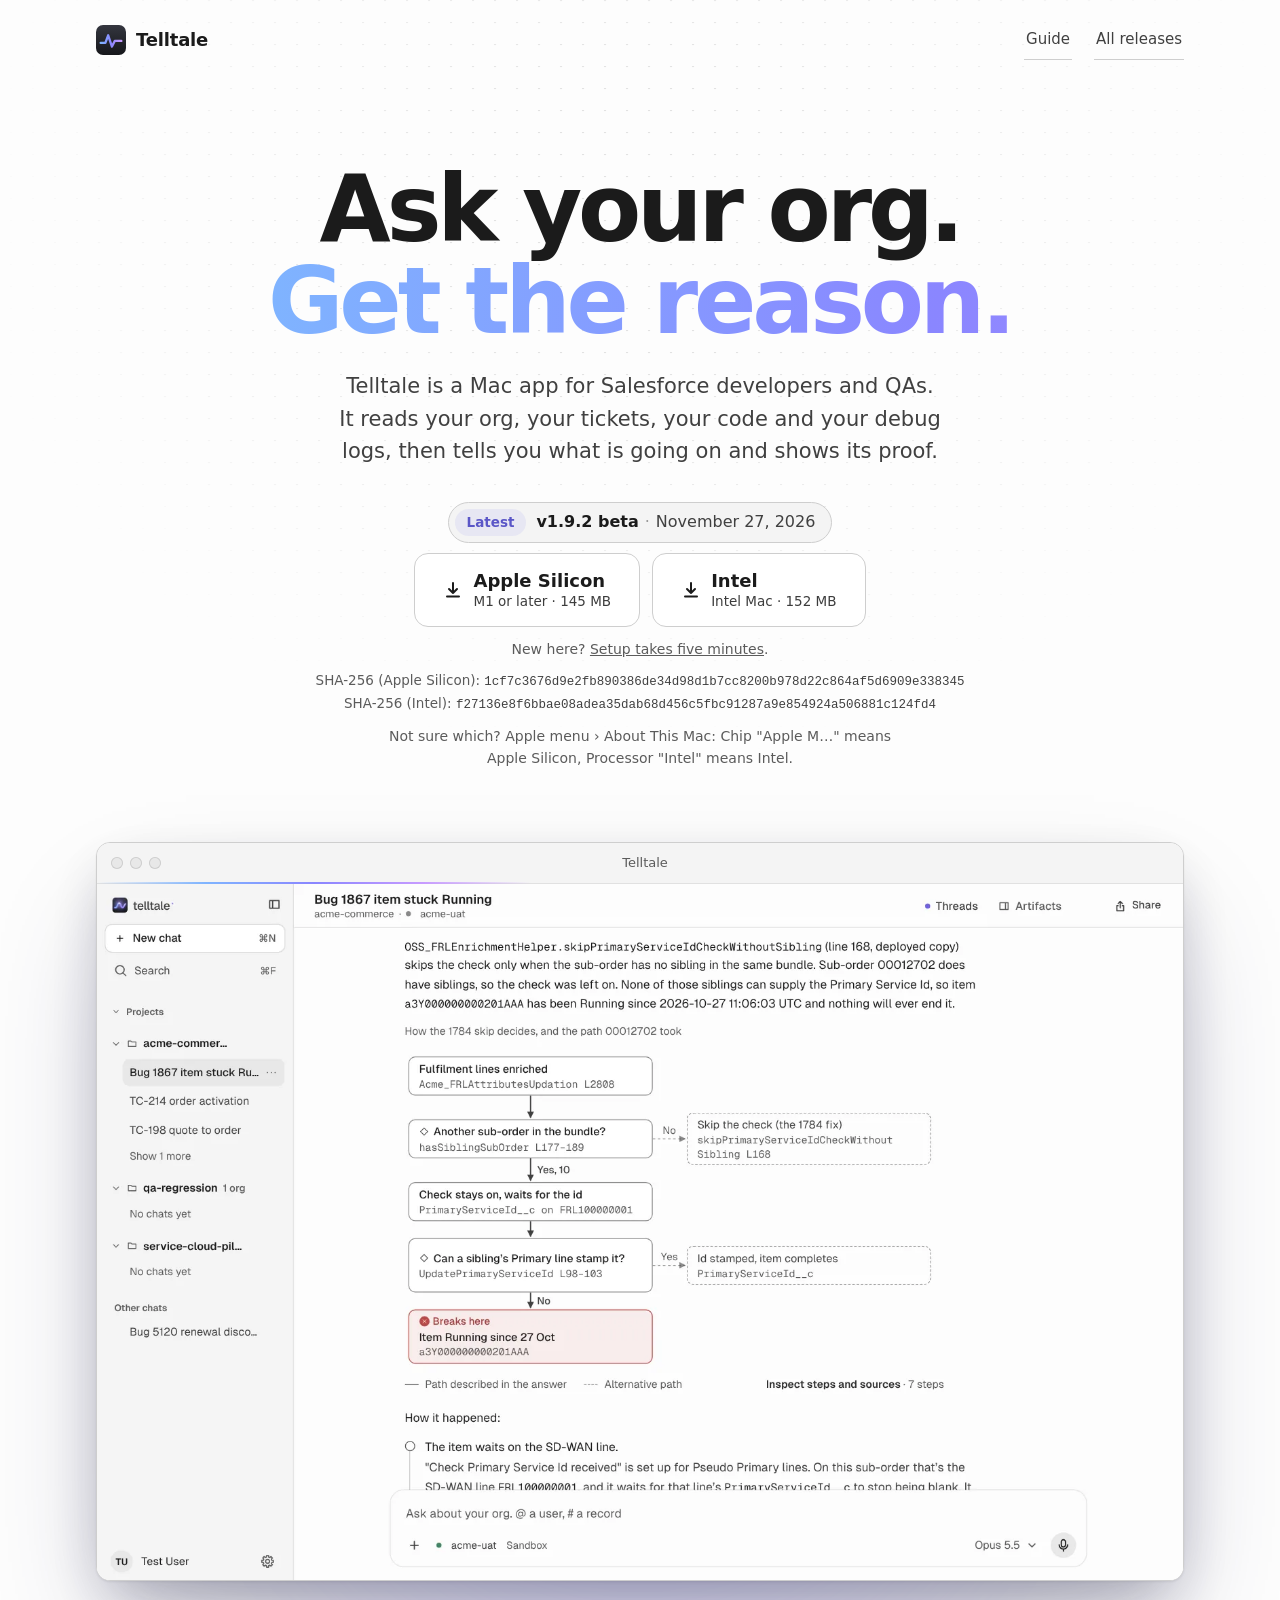
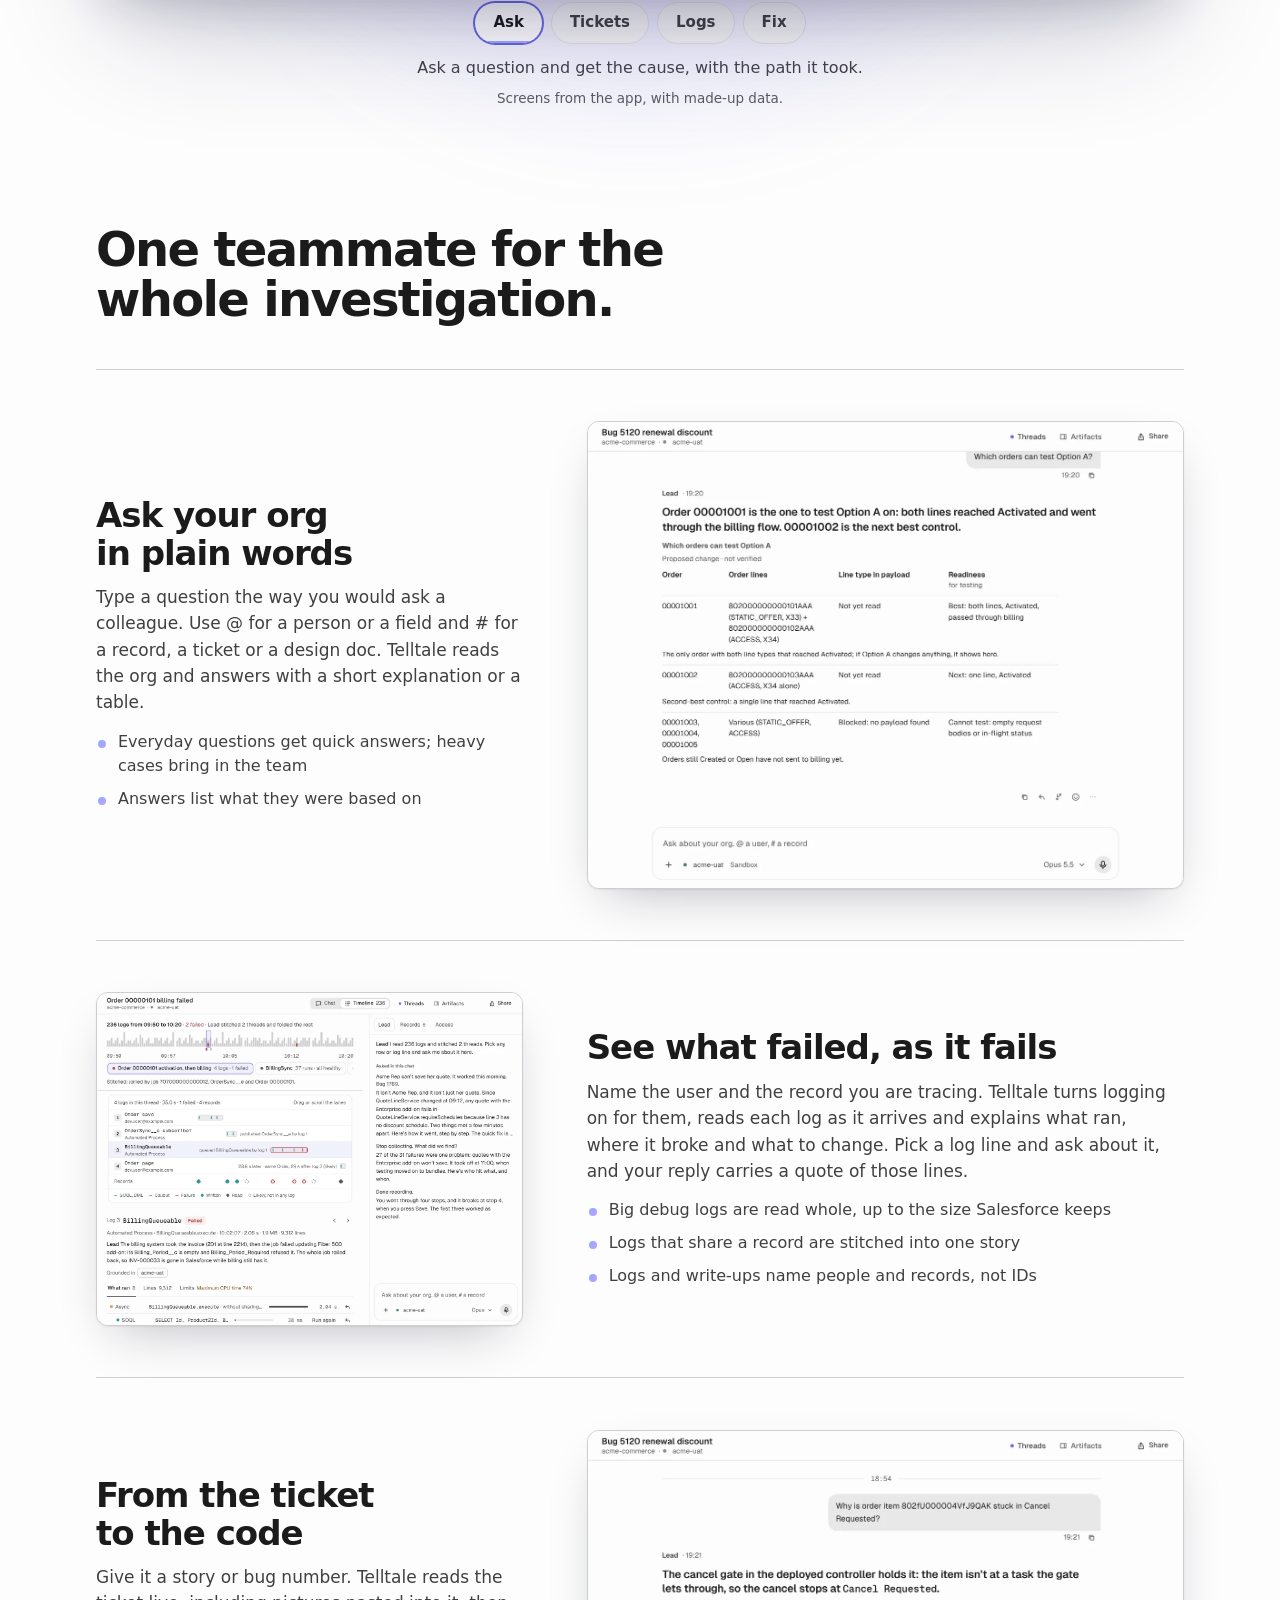
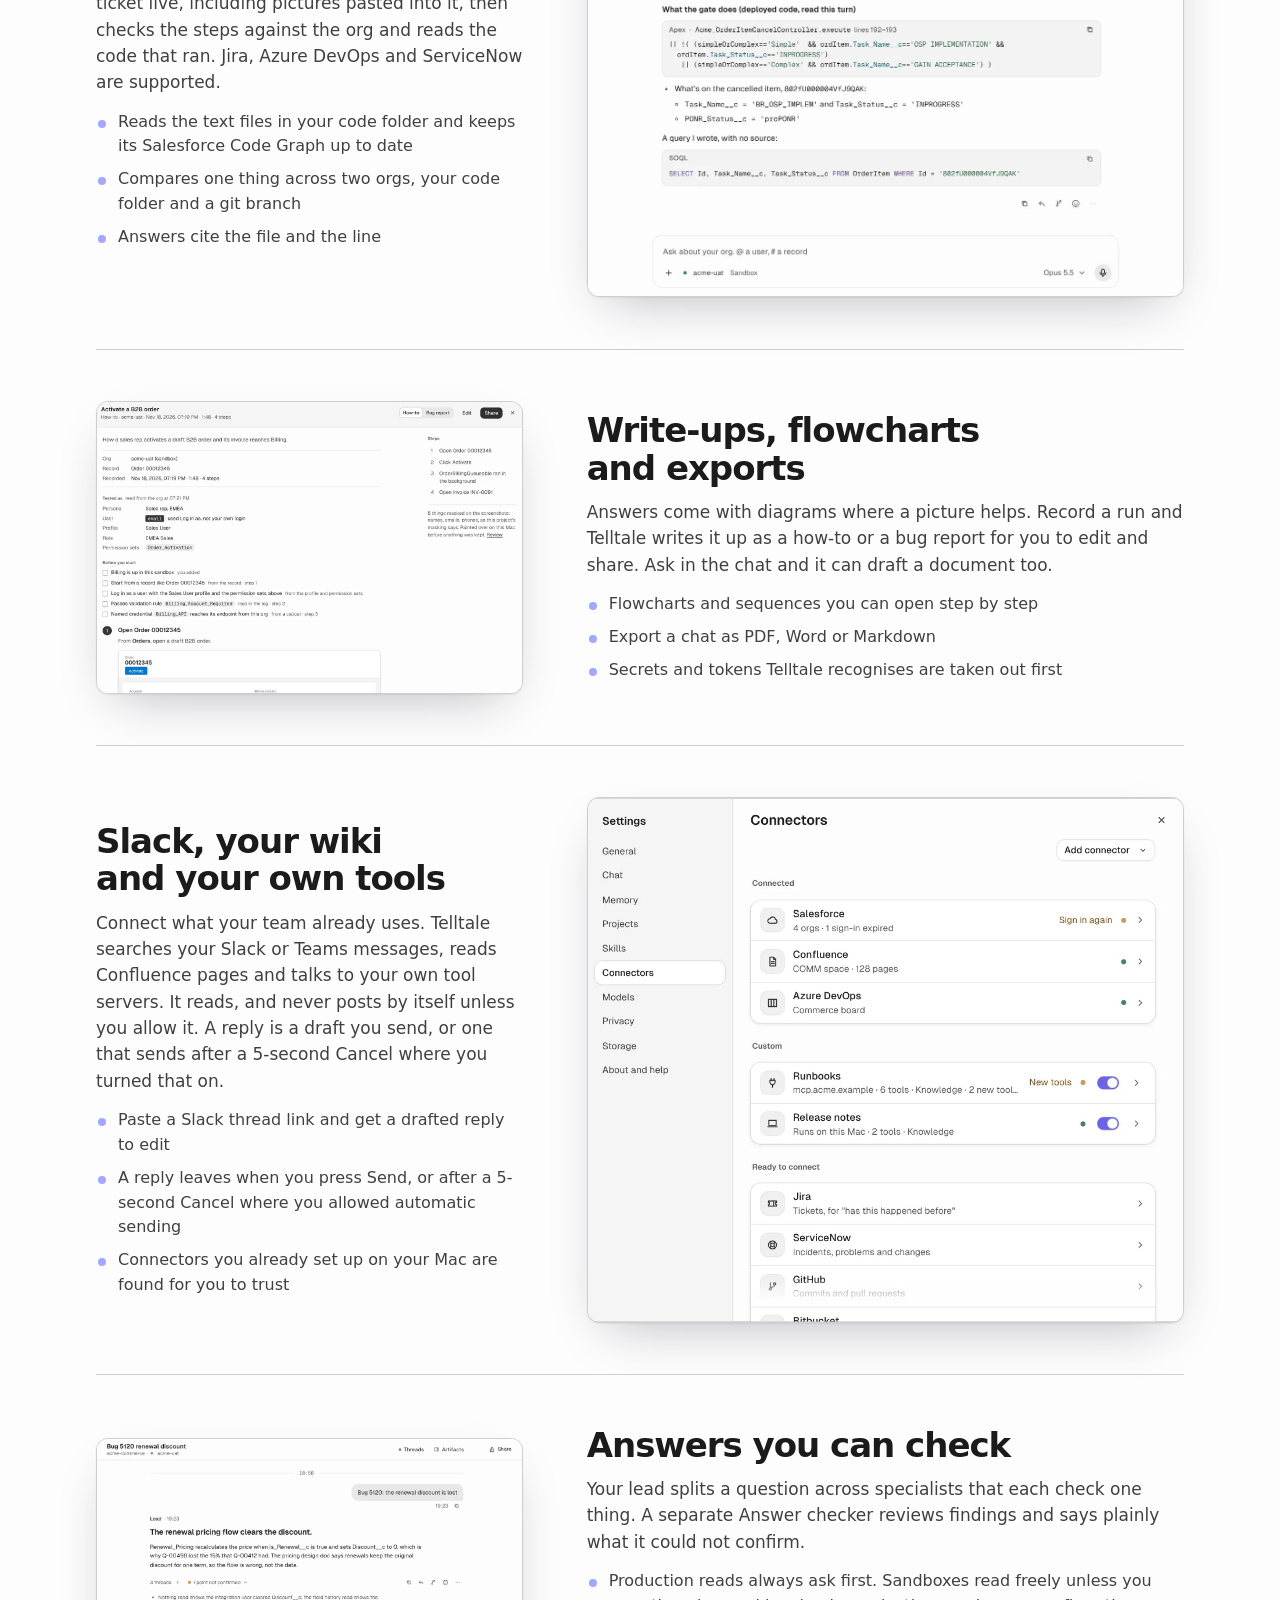
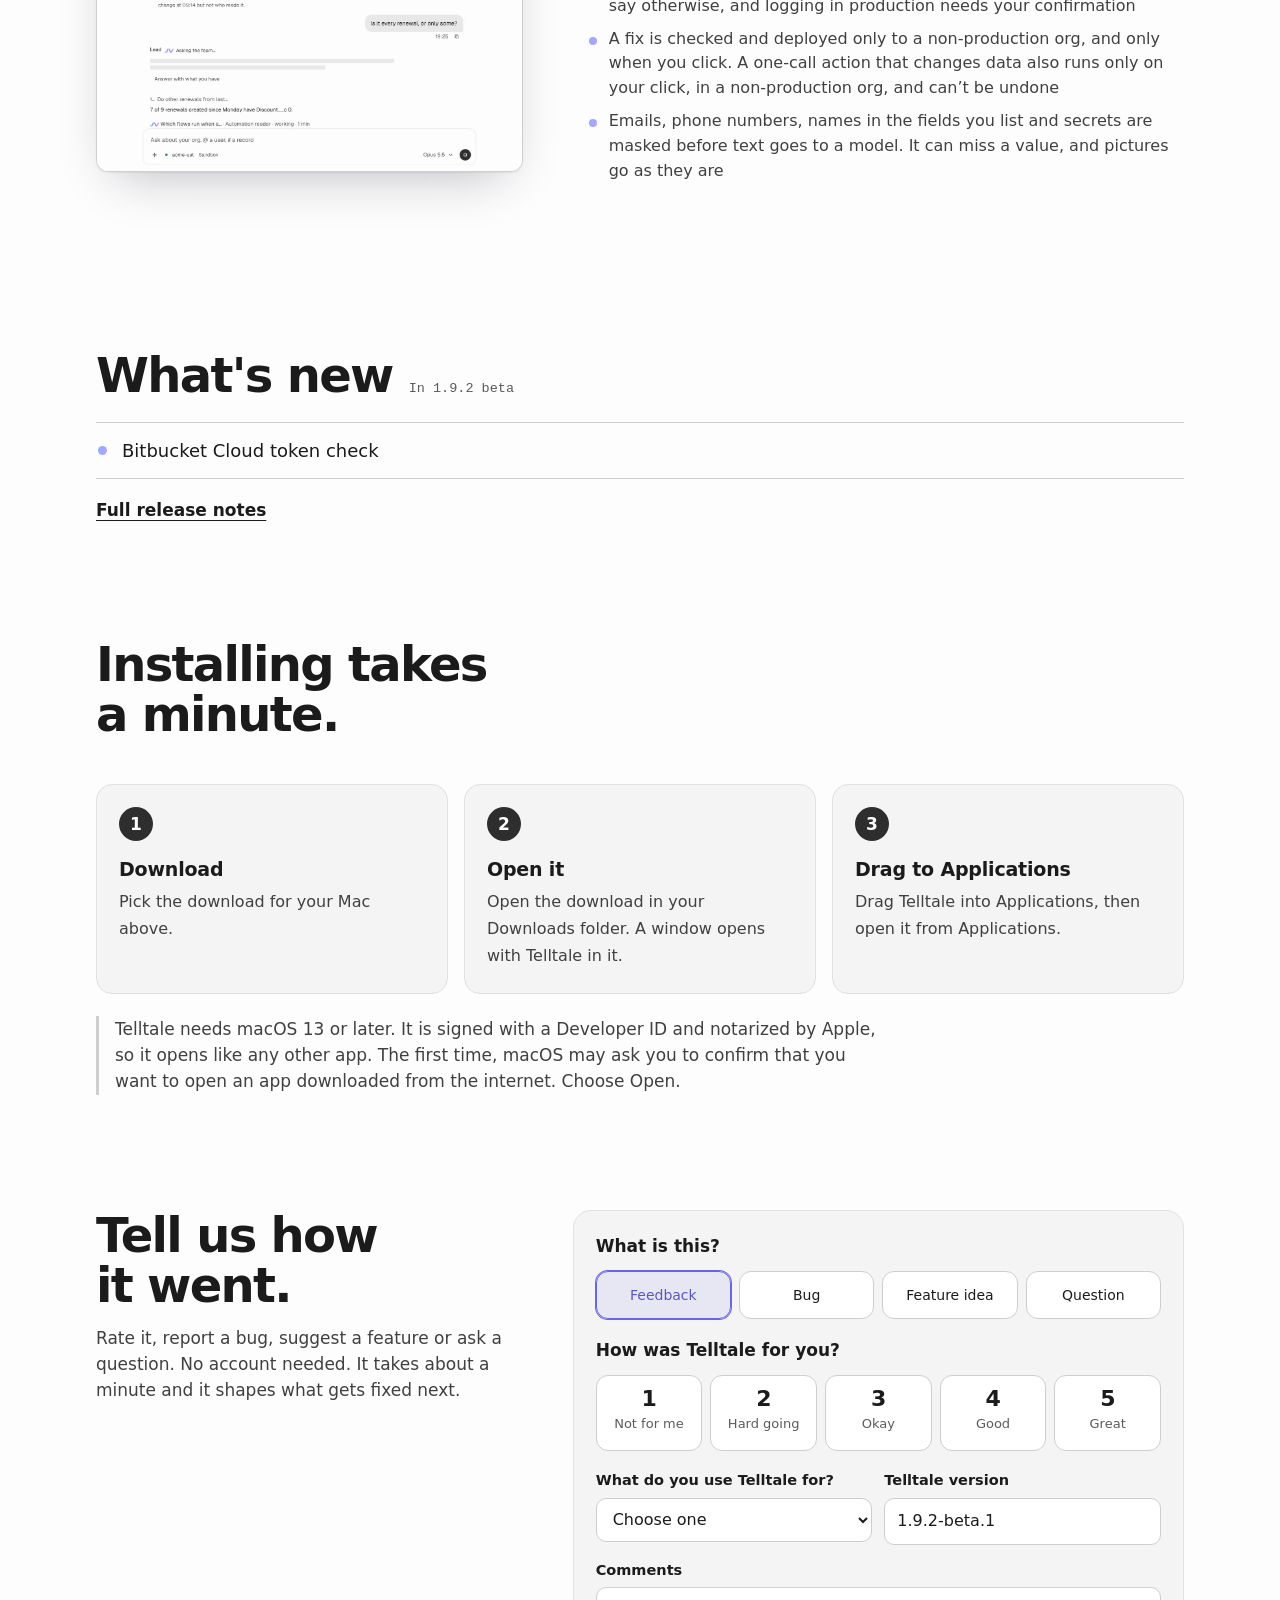
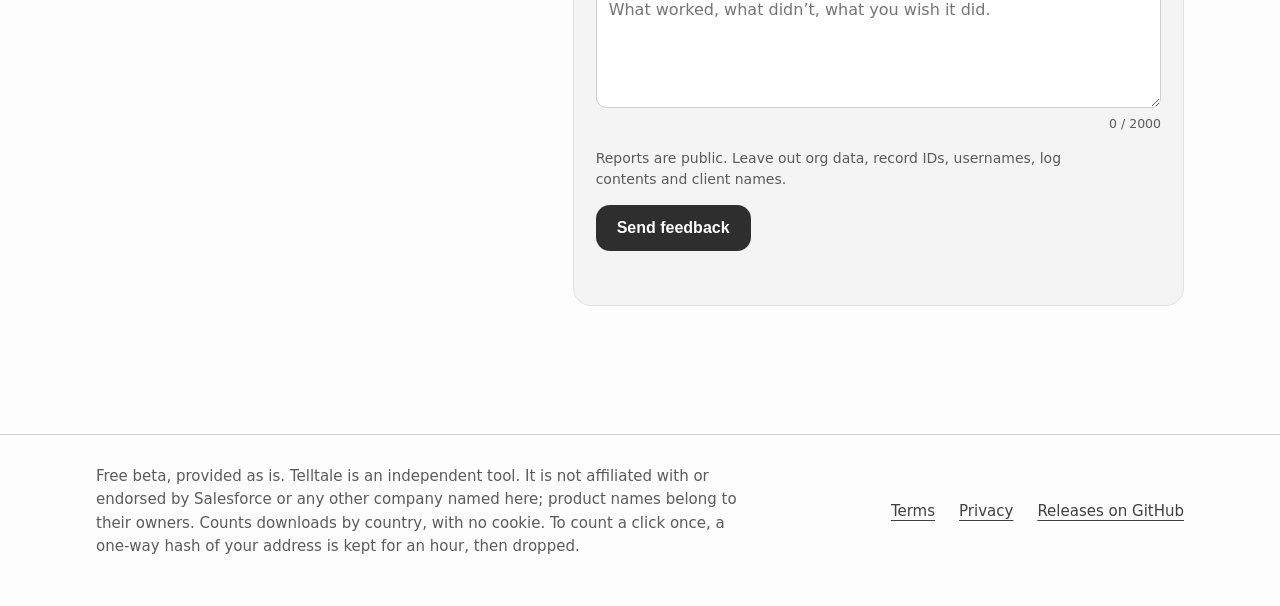
==== commit 40fd9cc8: "Download page: bake 1.9.2-beta.1 as the latest release Co-Authored-By: Claude Opus 5.5 <noreply@anth" ====
--- a/docs/index.html
+++ b/docs/index.html
@@ -248,10 +248,10 @@
       <p class="lede">Telltale is a Mac app for Salesforce developers and QAs. It reads your org, your tickets, your code and your debug logs, then tells you what is going on and shows its proof.</p>
       <div class="cta" id="download">
         <!--baked:cta-->
-        <p class="latest" id="dl-latest"><span class="pill">Latest</span><b>v1.9.0 beta</b><span class="sep">·</span>November 26, 2026</p>
+        <p class="latest" id="dl-latest"><span class="pill">Latest</span><b>v1.9.2 beta</b><span class="sep">·</span>November 27, 2026</p>
         <div class="dls" id="dls">
-          <a class="btn" id="dl-arm" href="https://github.com/ryanStark24/telltale-releases/releases/download/v1.9.0-beta.1/Telltale-1.9.0-beta.1-mac-AppleSilicon-arm64.dmg" data-dl="arm64" data-ver="1.9.0-beta"><svg viewBox="0 0 20 20" fill="none" stroke="currentColor" stroke-width="2" stroke-linecap="round" stroke-linejoin="round" aria-hidden="true"><path d="M10 3v10m0 0 4-4m-4 4L6 9M4 16.5h12"/></svg><span class="bt"><span class="bl">Apple Silicon</span><small>M1 or later · 145 MB</small></span></a>
-          <a class="btn sec" id="dl-intel" href="https://github.com/ryanStark24/telltale-releases/releases/download/v1.9.0-beta.1/Telltale-1.9.0-beta.1-mac-Intel-x64.dmg" data-dl="x64" data-ver="1.9.0-beta"><svg viewBox="0 0 20 20" fill="none" stroke="currentColor" stroke-width="2" stroke-linecap="round" stroke-linejoin="round" aria-hidden="true"><path d="M10 3v10m0 0 4-4m-4 4L6 9M4 16.5h12"/></svg><span class="bt"><span class="bl">Intel</span><small>Intel Mac · 152 MB</small></span></a>
+          <a class="btn" id="dl-arm" href="https://github.com/ryanStark24/telltale-releases/releases/download/v1.9.2-beta.1/Telltale-1.9.2-beta.1-mac-AppleSilicon-arm64.dmg" data-dl="arm64" data-ver="1.9.2-beta"><svg viewBox="0 0 20 20" fill="none" stroke="currentColor" stroke-width="2" stroke-linecap="round" stroke-linejoin="round" aria-hidden="true"><path d="M10 3v10m0 0 4-4m-4 4L6 9M4 16.5h12"/></svg><span class="bt"><span class="bl">Apple Silicon</span><small>M1 or later · 145 MB</small></span></a>
+          <a class="btn sec" id="dl-intel" href="https://github.com/ryanStark24/telltale-releases/releases/download/v1.9.2-beta.1/Telltale-1.9.2-beta.1-mac-Intel-x64.dmg" data-dl="x64" data-ver="1.9.2-beta"><svg viewBox="0 0 20 20" fill="none" stroke="currentColor" stroke-width="2" stroke-linecap="round" stroke-linejoin="round" aria-hidden="true"><path d="M10 3v10m0 0 4-4m-4 4L6 9M4 16.5h12"/></svg><span class="bt"><span class="bl">Intel</span><small>Intel Mac · 152 MB</small></span></a>
         </div>
         <p class="alt" id="dl-all" hidden><a href="https://github.com/ryanStark24/telltale-releases/releases">All releases on GitHub</a></p>
         <!--/baked:cta-->
@@ -382,7 +382,7 @@
   </div>
 </footer>
 
-<script type="application/json" id="baked-release">{"tag_name":"v1.9.0-beta.1","published_at":"2026-11-26T13:30:38Z","html_url":"https://github.com/ryanStark24/telltale-releases/releases/tag/v1.9.0-beta.1","prerelease":false,"assets":[{"name":"Telltale-1.9.0-beta.1-mac-AppleSilicon-arm64.dmg","size":151627947,"browser_download_url":"https://github.com/ryanStark24/telltale-releases/releases/download/v1.9.0-beta.1/Telltale-1.9.0-beta.1-mac-AppleSilicon-arm64.dmg","digest":"sha256:1655cf11fde7e46286609b8282857c290539bd7d97776cbacf60c29ce8a82209"},{"name":"Telltale-1.9.0-beta.1-mac-AppleSilicon-arm64.zip","size":136922392,"browser_download_url":"https://github.com/ryanStark24/telltale-releases/releases/download/v1.9.0-beta.1/Telltale-1.9.0-beta.1-mac-AppleSilicon-arm64.zip","digest":"sha256:1ca5723286ef30423d7ced8d5acc409a1bcd76af3d176bcd15670efaf9078f40"},{"name":"Telltale-1.9.0-beta.1-mac-Intel-x64.dmg","size":159739765,"browser_download_url":"https://github.com/ryanStark24/telltale-releases/releases/download/v1.9.0-beta.1/Telltale-1.9.0-beta.1-mac-Intel-x64.dmg","digest":"sha256:eacaed61d314cf018312563c4d230b462c4f0acfbbfa25e301dfef553c5cb24d"},{"name":"Telltale-1.9.0-beta.1-mac-Intel-x64.zip","size":143899514,"browser_download_url":"https://github.com/ryanStark24/telltale-releases/releases/download/v1.9.0-beta.1/Telltale-1.9.0-beta.1-mac-Intel-x64.zip","digest":"sha256:c305f280b73c590b9fd1234287022cab56af6b4ee4af09db236d01cedaa8c5c8"}]}</script>
+<script type="application/json" id="baked-release">{"tag_name":"v1.9.2-beta.1","published_at":"2026-11-27T15:40:10Z","html_url":"https://github.com/ryanStark24/telltale-releases/releases/tag/v1.9.2-beta.1","prerelease":false,"assets":[{"name":"Telltale-1.9.2-beta.1-mac-AppleSilicon-arm64.dmg","size":151593621,"browser_download_url":"https://github.com/ryanStark24/telltale-releases/releases/download/v1.9.2-beta.1/Telltale-1.9.2-beta.1-mac-AppleSilicon-arm64.dmg","digest":"sha256:1cf7c3676d9e2fb890386de34d98d1b7cc8200b978d22c864af5d6909e338345"},{"name":"Telltale-1.9.2-beta.1-mac-AppleSilicon-arm64.zip","size":136927806,"browser_download_url":"https://github.com/ryanStark24/telltale-releases/releases/download/v1.9.2-beta.1/Telltale-1.9.2-beta.1-mac-AppleSilicon-arm64.zip","digest":"sha256:022082961e7b50370e9de975e6e26f8fdb6021002a7d65624e5028770753741a"},{"name":"Telltale-1.9.2-beta.1-mac-Intel-x64.dmg","size":159740435,"browser_download_url":"https://github.com/ryanStark24/telltale-releases/releases/download/v1.9.2-beta.1/Telltale-1.9.2-beta.1-mac-Intel-x64.dmg","digest":"sha256:f27136e8f6bbae08adea35dab68d456c5fbc91287a9e854924a506881c124fd4"},{"name":"Telltale-1.9.2-beta.1-mac-Intel-x64.zip","size":143905022,"browser_download_url":"https://github.com/ryanStark24/telltale-releases/releases/download/v1.9.2-beta.1/Telltale-1.9.2-beta.1-mac-Intel-x64.zip","digest":"sha256:a5717048ca9e1275283ee6cb8cf513a7477164e5fd2fe2f9c2aceac0fc118a98"}]}</script>
 <script src="page.js" defer></script>
 </body>
 </html>
